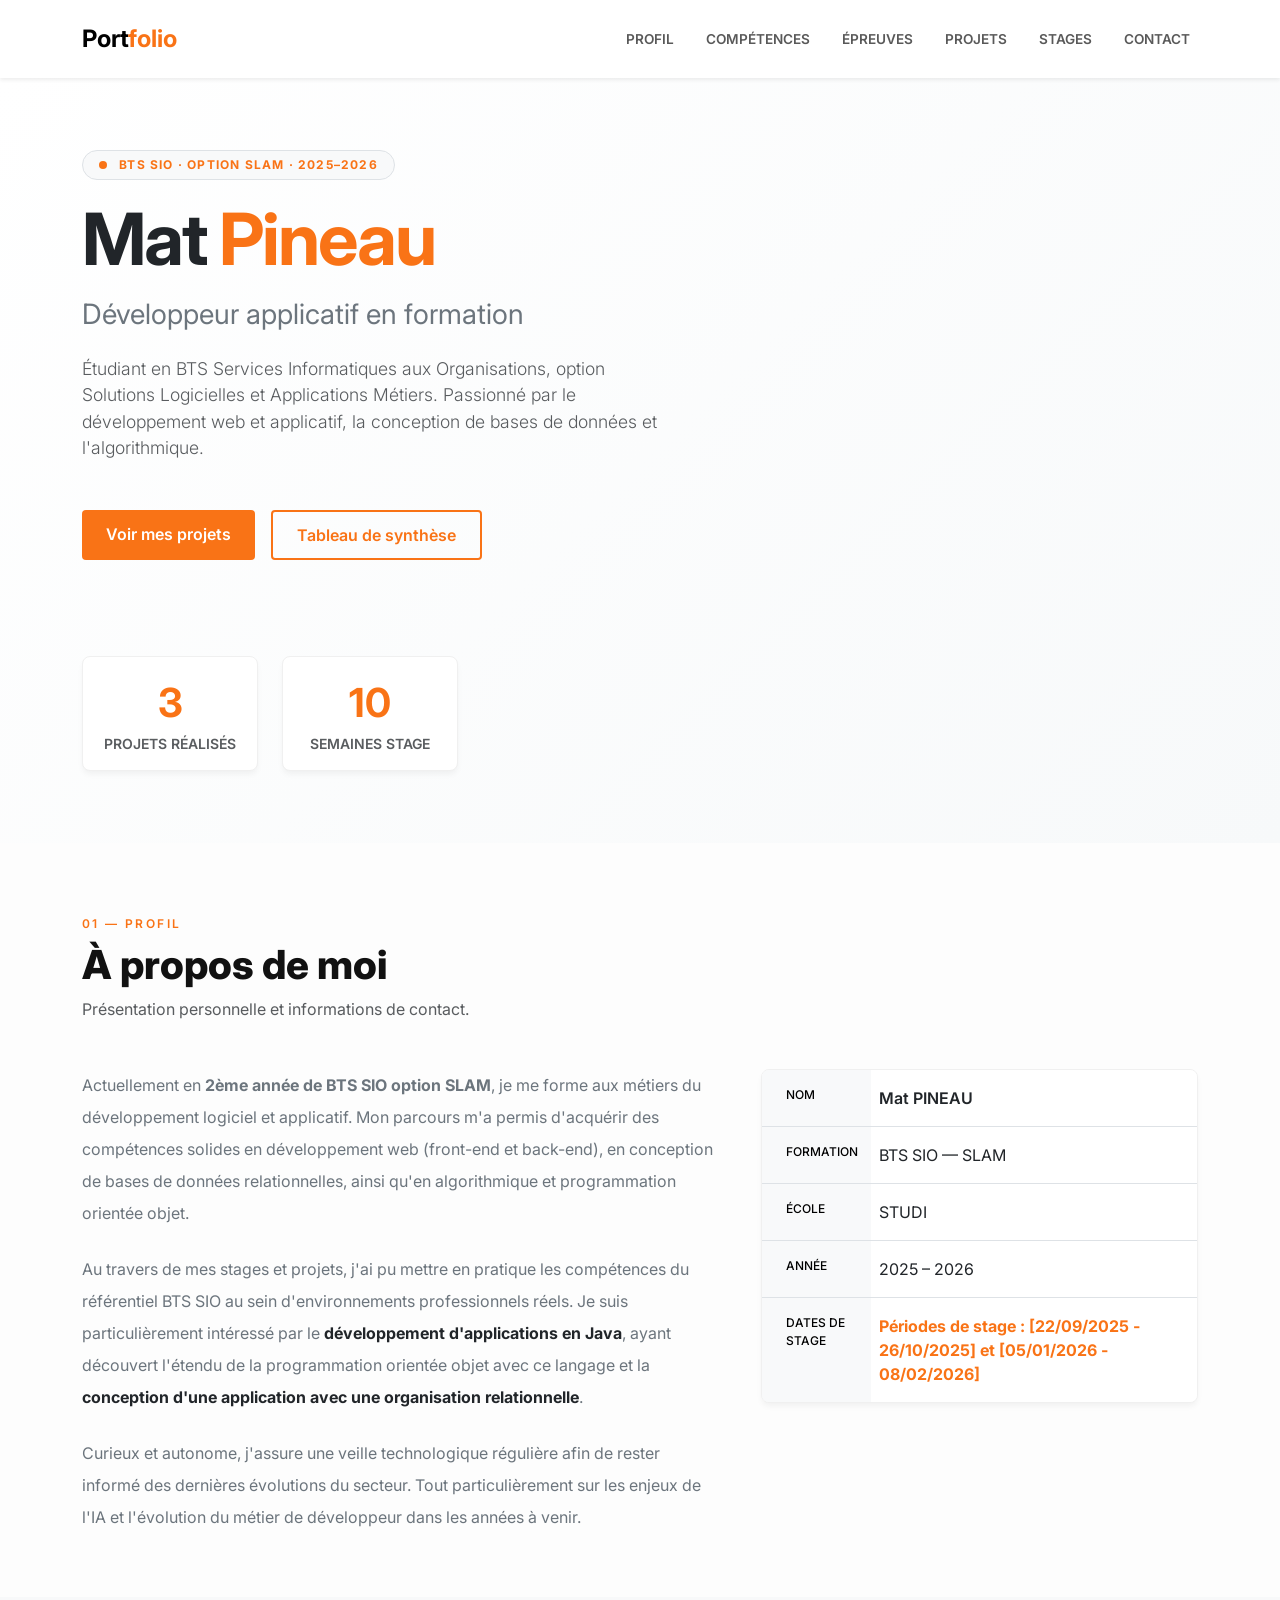
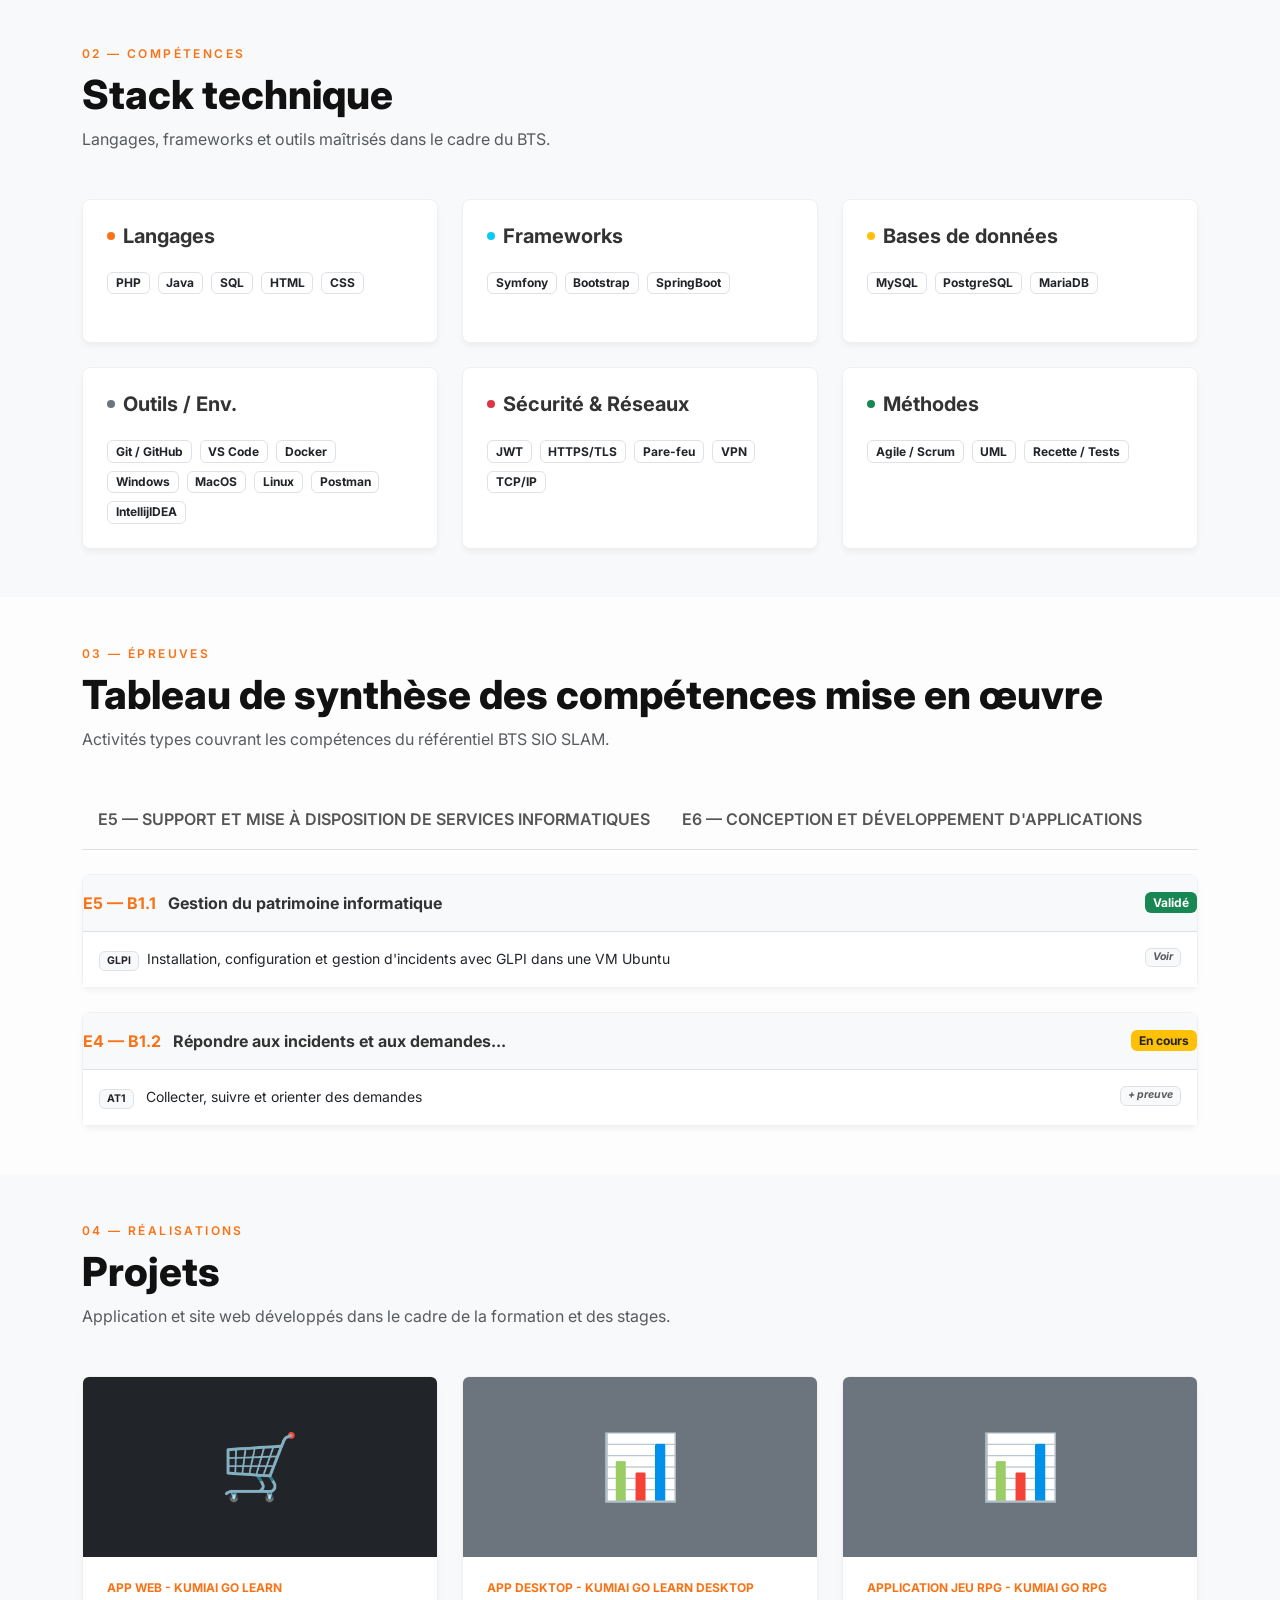
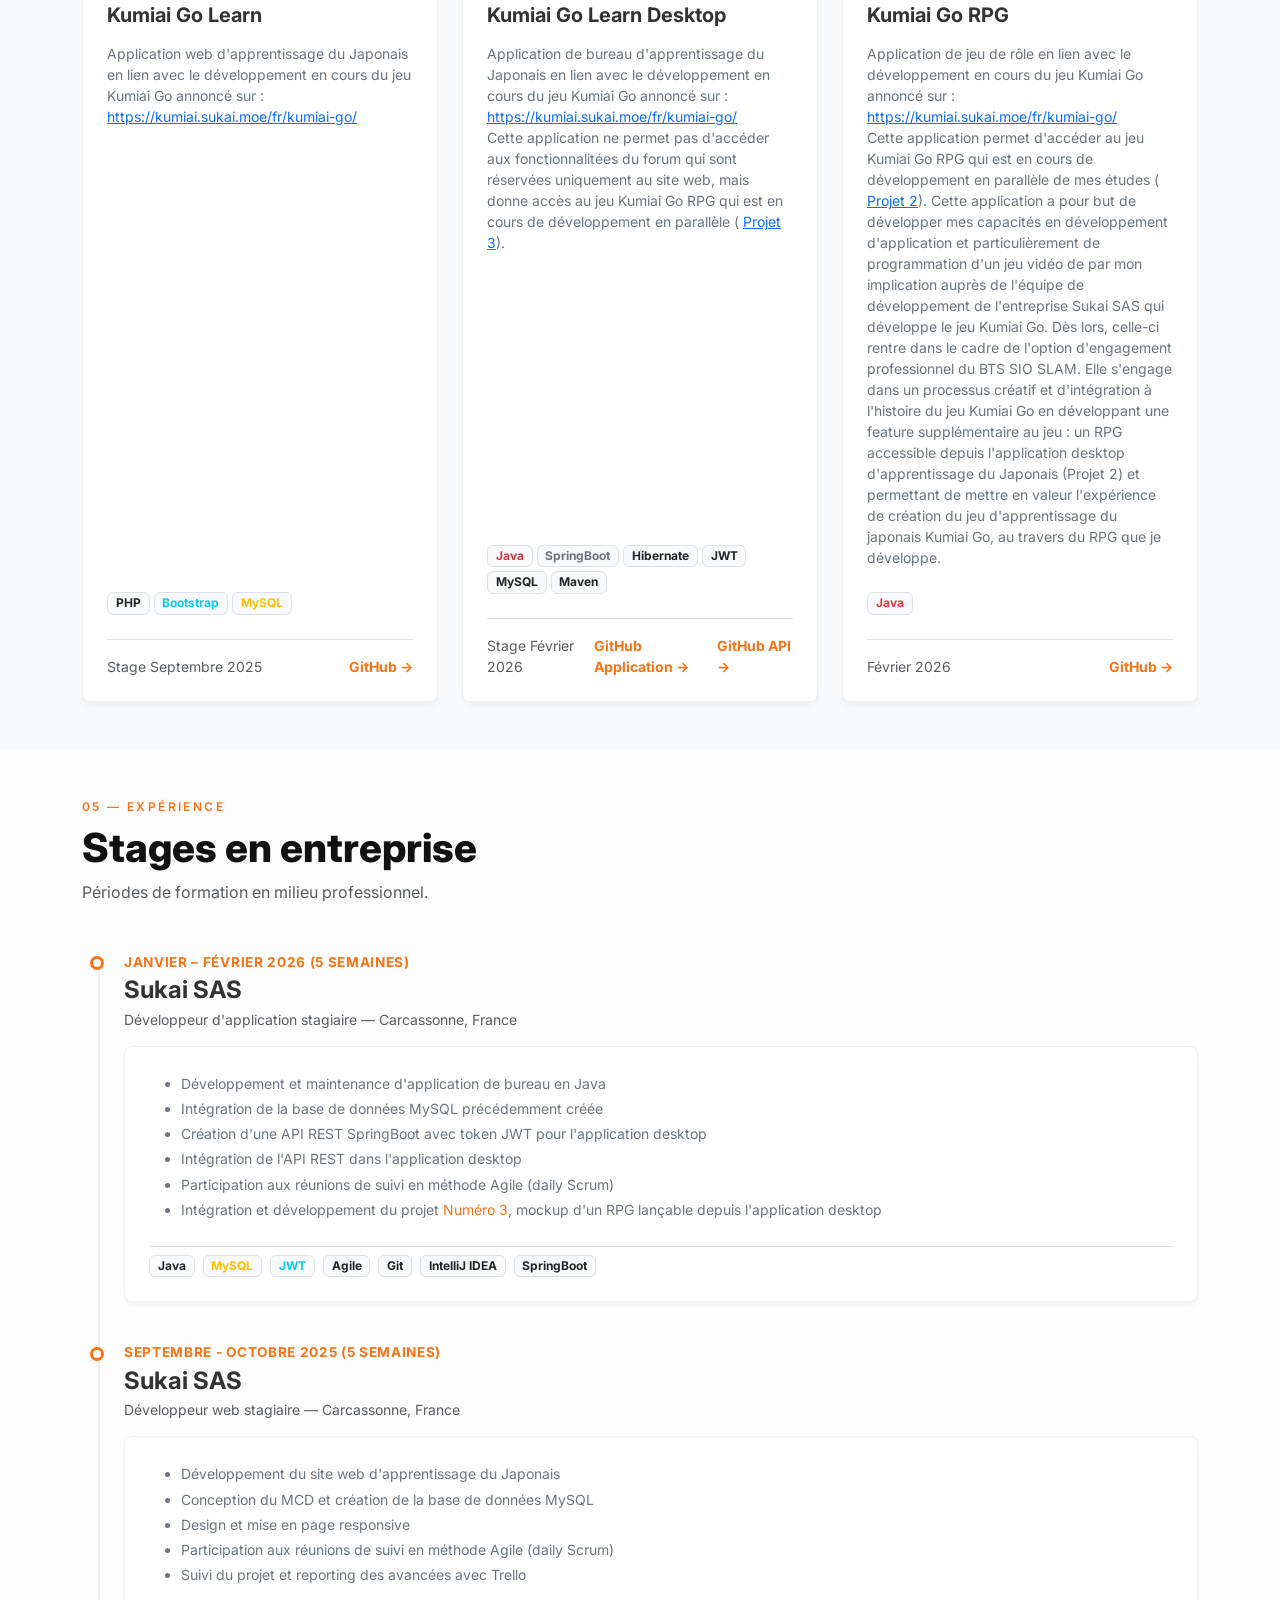
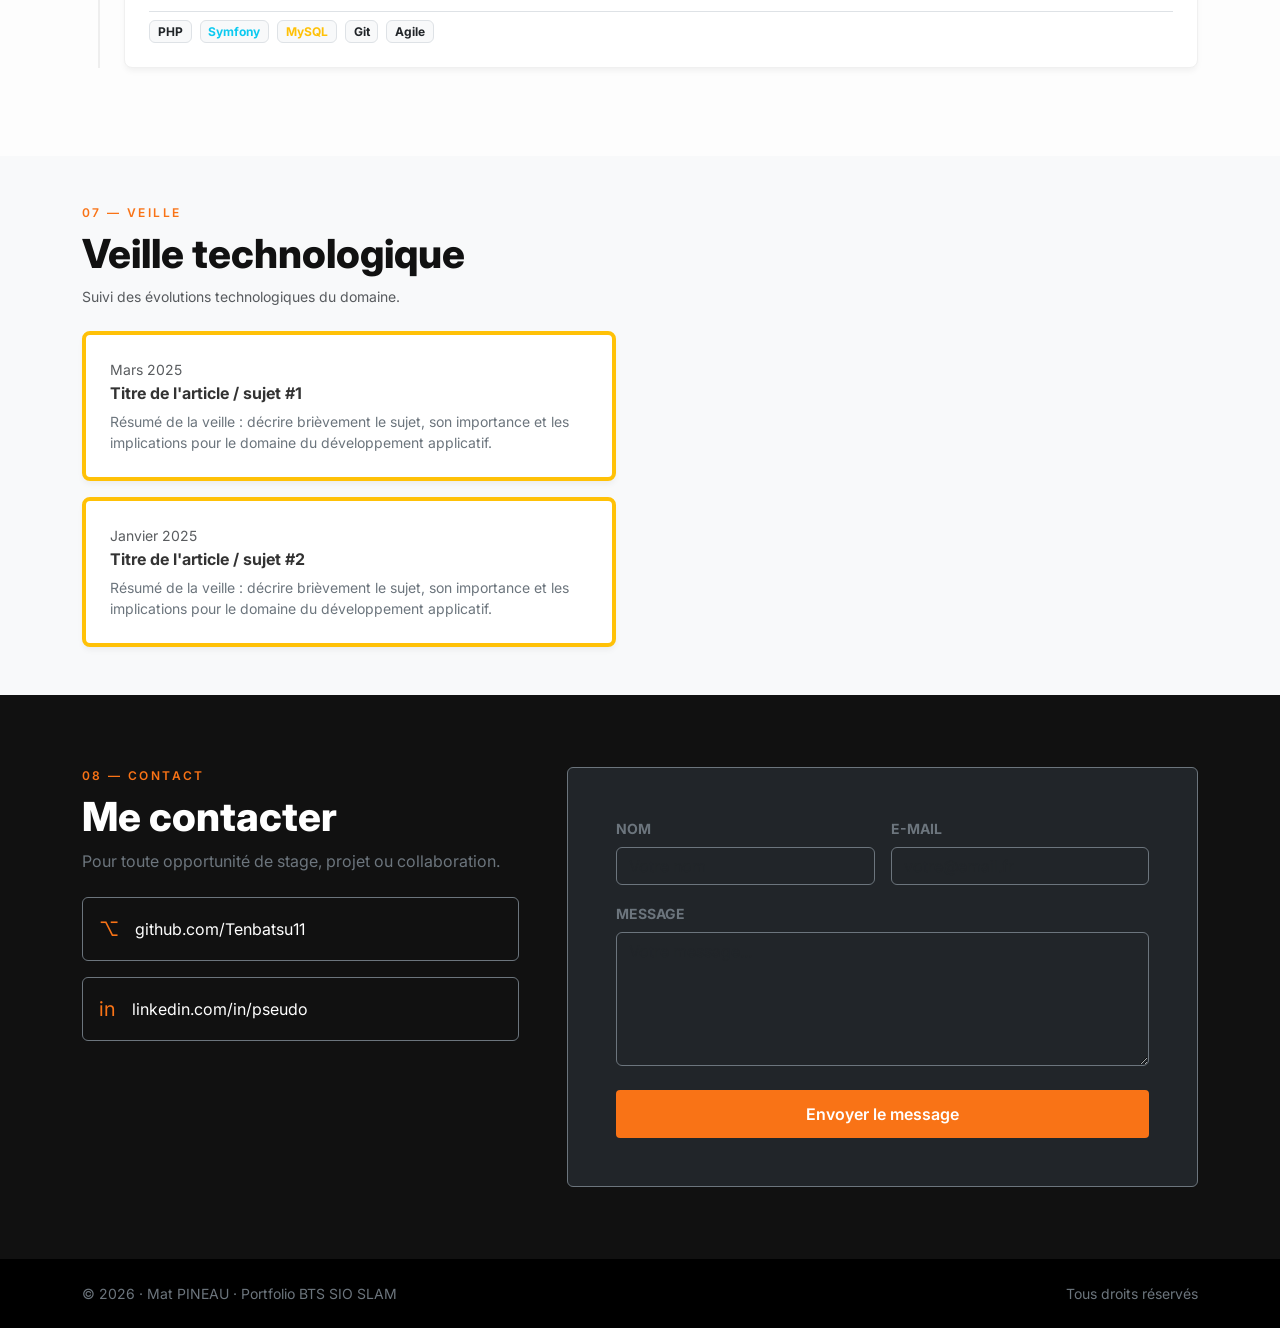
==== index.html @ c99a482d "Added : GLPI file template" ====
<!DOCTYPE html>
<html lang="fr">

<head>
  <meta charset="UTF-8">
  <meta name="viewport" content="width=device-width, initial-scale=1.0">
  <title>Portfolio BTS SIO SLAM</title>

  <!-- Fonts -->
  <link rel="preconnect" href="https://fonts.googleapis.com">
  <link rel="preconnect" href="https://fonts.gstatic.com" crossorigin>
  <link href="https://fonts.googleapis.com/css2?family=Inter:wght@300;400;600;800&display=swap" rel="stylesheet">

  <!-- Bootstrap CSS -->
  <link href="https://cdn.jsdelivr.net/npm/bootstrap@5.3.3/dist/css/bootstrap.min.css" rel="stylesheet">

  <style>
    :root {
      --accent: #f97316;
      /* Orange minimaliste */
      cs --accent-hover: #ea580c;
    }

    body {
      font-family: 'Inter', sans-serif;
      background-color: #fdfdfd;
      color: #333;
    }

    /* Custom Utilities */
    .text-orange {
      color: var(--accent) !important;
    }

    .bg-orange {
      background-color: var(--accent) !important;
      color: white;
    }

    .btn-orange {
      background-color: var(--accent);
      color: white;
      border: none;
      border-radius: 4px;
      padding: 0.75rem 1.5rem;
      font-weight: 600;
      transition: all 0.3s ease;
    }

    .btn-orange:hover {
      background-color: var(--accent-hover);
      color: white;
      transform: translateY(-2px);
      box-shadow: 0 4px 12px rgba(249, 115, 22, 0.2);
    }

    .btn-outline-orange {
      border: 2px solid var(--accent);
      color: var(--accent);
      border-radius: 4px;
      padding: 0.7rem 1.5rem;
      font-weight: 600;
      transition: all 0.3s ease;
    }

    .btn-outline-orange:hover {
      background-color: var(--accent);
      color: white;
    }

    .section-title {
      font-weight: 800;
      font-size: 2.5rem;
      margin-bottom: 0.5rem;
      color: #111;
    }

    .section-label {
      font-size: 0.75rem;
      text-transform: uppercase;
      letter-spacing: 0.15rem;
      color: var(--accent);
      font-weight: 600;
      margin-bottom: 0.5rem;
    }

    /* Timeline styles */
    .timeline {
      border-left: 2px solid #eee;
      padding-left: 1.5rem;
      margin-left: 1rem;
    }

    .timeline-item {
      position: relative;
      margin-bottom: 2.5rem;
    }

    .timeline-item::before {
      content: '';
      position: absolute;
      left: -2.1rem;
      top: 0.3rem;
      width: 14px;
      height: 14px;
      border-radius: 50%;
      background-color: white;
      border: 3px solid var(--accent);
    }

    /* Nav Tabs overrides */
    .nav-pills .nav-link {
      color: #555;
      border-radius: 0;
      border-bottom: 2px solid transparent;
      padding: 0.5rem 1rem;
      font-weight: 600;
    }

    .nav-pills .nav-link.active,
    .nav-pills .nav-link:hover {
      color: var(--accent);
      background-color: transparent;
      border-bottom: 2px solid var(--accent);
    }

    /* Progress bars */
    .progress-bar-custom {
      background-color: var(--accent);
    }

    /* Cards */
    .custom-card {
      border: 1px solid #f0f0f0;
      border-radius: 8px;
      box-shadow: 0 4px 6px -1px rgba(0, 0, 0, 0.05);
      transition: transform 0.3s ease, box-shadow 0.3s ease;
      background: white;
    }

    .custom-card:hover {
      transform: translateY(-5px);
      box-shadow: 0 10px 15px -3px rgba(0, 0, 0, 0.1);
    }
  </style>
</head>

<body data-bs-spy="scroll" data-bs-target="#navbar" data-bs-offset="70">

  <!-- Header / Navbar -->
  <nav id="navbar" class="navbar navbar-expand-lg navbar-light bg-white sticky-top shadow-sm py-3">
    <div class="container">
      <a class="navbar-brand fw-bold fs-4" href="#">Port<span class="text-orange">folio</span></a>
      <button class="navbar-toggler border-0" type="button" data-bs-toggle="collapse" data-bs-target="#navbarNav"
        aria-controls="navbarNav" aria-expanded="false" aria-label="Toggle navigation">
        <span class="navbar-toggler-icon"></span>
      </button>
      <div class="collapse navbar-collapse justify-content-end" id="navbarNav">
        <ul class="navbar-nav gap-3 text-uppercase" style="font-size: 0.85rem; font-weight: 600;">
          <li class="nav-item"><a class="nav-link" href="#about">Profil</a></li>
          <li class="nav-item"><a class="nav-link" href="#competences">Compétences</a></li>
          <li class="nav-item"><a class="nav-link" href="#epreuves">Épreuves</a></li>
          <li class="nav-item"><a class="nav-link" href="#projets">Projets</a></li>
          <li class="nav-item"><a class="nav-link" href="#stages">Stages</a></li>
          <li class="nav-item"><a class="nav-link" href="#contact">Contact</a></li>
        </ul>
      </div>
    </div>
  </nav>

  <!-- Hero Section -->
  <section id="hero" class="d-flex align-items-center"
    style="min-height: 85vh; background: linear-gradient(135deg, #fff 0%, #f7f9fa 100%);">
    <div class="container">
      <div class="row align-items-center">
        <div class="col-lg-8">
          <span class="badge bg-light text-orange border border-orange mb-3 py-2 px-3 rounded-pill text-uppercase"
            style="letter-spacing: 0.1em; font-size: 0.75rem;">
            <span class="d-inline-block rounded-circle bg-orange me-2" style="width: 8px; height: 8px;"></span> BTS SIO
            · Option SLAM · 2025–2026
          </span>
          <h1 class="display-2 fw-bolder mb-3 text-dark" style="letter-spacing: -0.03em;">Mat <span
              class="text-orange">Pineau</span></h1>
          <h2 class="h3 fw-normal text-secondary mb-4">Développeur applicatif en formation</h2>
          <p class="lead text-muted mb-5" style="max-width: 600px; font-size: 1.1rem;">
            Étudiant en BTS Services Informatiques aux Organisations, option Solutions Logicielles et Applications
            Métiers. Passionné par le développement web et applicatif, la conception de bases de données et
            l'algorithmique.
          </p>
          <div class="d-flex gap-3 flex-wrap">
            <a href="#projets" class="btn btn-orange">Voir mes projets</a>
            <a href="#epreuves" class="btn btn-outline-orange">Tableau de synthèse</a>
          </div>
        </div>
      </div>

      <!-- Stats Row -->
      <div class="row mt-5 pt-4 g-4" style="max-width: 800px;">
        <div class="col-6 col-md-3">
          <div class="text-center p-3 custom-card h-100">
            <div class="fs-1 fw-bold text-orange">3</div>
            <div class="text-muted text-uppercase small fw-semibold">Projets réalisés</div>
          </div>
        </div>
        <div class="col-6 col-md-3">
          <div class="text-center p-3 custom-card h-100">
            <div class="fs-1 fw-bold text-orange">10</div>
            <div class="text-muted text-uppercase small fw-semibold">Semaines stage</div>
          </div>
        </div>
      </div>
    </div>
  </section>

  <!-- About Section -->
  <section id="about" class="py-5 mt-4">
    <div class="container">
      <div class="section-label">01 — Profil</div>
      <h2 class="section-title">À propos de moi</h2>
      <p class="text-muted mb-5">Présentation personnelle et informations de contact.</p>

      <div class="row g-5">
        <div class="col-lg-7">
          <p class="text-secondary lh-lg mb-4">
            Actuellement en <strong>2ème année de BTS SIO option SLAM</strong>, je me forme aux métiers du développement
            logiciel et applicatif. Mon parcours m'a permis d'acquérir des compétences solides en développement web
            (front-end et back-end), en conception de bases de données relationnelles, ainsi qu'en algorithmique et
            programmation orientée objet.
          </p>
          <p class="text-secondary lh-lg mb-4">
            Au travers de mes stages et projets, j'ai pu mettre en pratique les compétences du référentiel BTS SIO au
            sein d'environnements professionnels réels. Je suis particulièrement intéressé par le <strong
              class="text-dark">développement d'applications en Java</strong>, ayant découvert l'étendu de la programmation orientée objet avec ce langage et la 
              <strong class="text-dark">conception d'une application avec une organisation relationnelle</strong>.
          </p>
          <p class="text-secondary lh-lg">
            Curieux et autonome, j'assure une veille technologique régulière afin de rester informé des dernières
            évolutions du secteur. Tout particulièrement sur les enjeux de l'IA et l'évolution du métier de développeur dans les années à venir.
          </p>
        </div>
        <div class="col-lg-5">
          <div class="custom-card p-0 overflow-hidden">
            <table class="table table-borderless m-0 text-secondary">
              <tbody>
                <tr class="border-bottom">
                  <th class="bg-light w-25 py-3 ps-4 fw-medium text-uppercase" style="font-size: 0.75rem;">Nom</th>
                  <td class="py-3 fw-semibold text-dark">Mat PINEAU</td>
                </tr>
                <tr class="border-bottom">
                  <th class="bg-light py-3 ps-4 fw-medium text-uppercase" style="font-size: 0.75rem;">Formation</th>
                  <td class="py-3 text-dark">BTS SIO — SLAM</td>
                </tr>
                <tr class="border-bottom">
                  <th class="bg-light py-3 ps-4 fw-medium text-uppercase" style="font-size: 0.75rem;">École</th>
                  <td class="py-3 text-dark">STUDI</td>
                </tr>
                <tr class="border-bottom">
                  <th class="bg-light py-3 ps-4 fw-medium text-uppercase" style="font-size: 0.75rem;">Année</th>
                  <td class="py-3 text-dark">2025 – 2026</td>
                </tr>
                <tr>
                  <th class="bg-light py-3 ps-4 fw-medium text-uppercase" style="font-size: 0.75rem;">Dates de stage</th>
                  <td class="py-3 fw-bold text-orange">Périodes de stage : [22/09/2025 - 26/10/2025] et [05/01/2026 - 08/02/2026]</td>
                </tr>
              </tbody>
            </table>
          </div>
        </div>
      </div>
    </div>
  </section>

  <!-- Competences Section -->
  <section id="competences" class="py-5 bg-light">
    <div class="container">
      <div class="section-label">02 — Compétences</div>
      <h2 class="section-title">Stack technique</h2>
      <p class="text-muted mb-5">Langages, frameworks et outils maîtrisés dans le cadre du BTS.</p>

      <div class="row g-4">
        <!-- Languages -->
        <div class="col-md-6 col-lg-4">
          <div class="custom-card p-4 h-100">
            <h5 class="fw-bold mb-4 d-flex align-items-center">
              <span class="d-inline-block rounded-circle bg-orange me-2" style="width: 8px; height: 8px;"></span>
              Langages
            </h5>
            <div class="d-flex flex-wrap gap-2 mb-4">
              <span class="badge bg-white text-dark border">PHP</span>
              <span class="badge bg-white text-dark border">Java</span>
              <span class="badge bg-white text-dark border">SQL</span>
              <span class="badge bg-white text-dark border">HTML</span>
              <span class="badge bg-white text-dark border">CSS</span>
            </div>
          </div>
        </div>

        <!-- Frameworks -->
        <div class="col-md-6 col-lg-4">
          <div class="custom-card p-4 h-100">
            <h5 class="fw-bold mb-4 d-flex align-items-center">
              <span class="d-inline-block rounded-circle bg-info me-2" style="width: 8px; height: 8px;"></span>
              Frameworks
            </h5>
            <div class="d-flex flex-wrap gap-2 mb-4">
              <span class="badge bg-white text-dark border">Symfony</span>
              <span class="badge bg-white text-dark border">Bootstrap</span>
              <span class="badge bg-white text-dark border">SpringBoot</span>
            </div>
          </div>
        </div>

        <!-- Databases -->
        <div class="col-md-6 col-lg-4">
          <div class="custom-card p-4 h-100">
            <h5 class="fw-bold mb-4 d-flex align-items-center">
              <span class="d-inline-block rounded-circle bg-warning me-2" style="width: 8px; height: 8px;"></span> Bases
              de données
            </h5>
            <div class="d-flex flex-wrap gap-2 mb-4">
              <span class="badge bg-white text-dark border">MySQL</span>
              <span class="badge bg-white text-dark border">PostgreSQL</span>
              <span class="badge bg-white text-dark border">MariaDB</span>
            </div>
          </div>
        </div>

        <!-- Tools -->
        <div class="col-md-6 col-lg-4">
          <div class="custom-card p-4 h-100">
            <h5 class="fw-bold mb-4 d-flex align-items-center">
              <span class="d-inline-block rounded-circle bg-secondary me-2" style="width: 8px; height: 8px;"></span>
              Outils / Env.
            </h5>
            <div class="d-flex flex-wrap gap-2">
              <span class="badge bg-white text-dark border">Git / GitHub</span>
              <span class="badge bg-white text-dark border">VS Code</span>
              <span class="badge bg-white text-dark border">Docker</span>
              <span class="badge bg-white text-dark border">Windows</span>
              <span class="badge bg-white text-dark border">MacOS</span>
              <span class="badge bg-white text-dark border">Linux</span>
              <span class="badge bg-white text-dark border">Postman</span>
              <span class="badge bg-white text-dark border">IntellijIDEA</span>
            </div>
          </div>
        </div>

        <!-- Security -->
        <div class="col-md-6 col-lg-4">
          <div class="custom-card p-4 h-100">
            <h5 class="fw-bold mb-4 d-flex align-items-center">
              <span class="d-inline-block rounded-circle bg-danger me-2" style="width: 8px; height: 8px;"></span>
              Sécurité & Réseaux
            </h5>
            <div class="d-flex flex-wrap gap-2">
              <span class="badge bg-white text-dark border">JWT</span>
              <span class="badge bg-white text-dark border">HTTPS/TLS</span>
              <span class="badge bg-white text-dark border">Pare-feu</span>
              <span class="badge bg-white text-dark border">VPN</span>
              <span class="badge bg-white text-dark border">TCP/IP</span>
            </div>
          </div>
        </div>

        <!-- Methods -->
        <div class="col-md-6 col-lg-4">
          <div class="custom-card p-4 h-100">
            <h5 class="fw-bold mb-4 d-flex align-items-center">
              <span class="d-inline-block rounded-circle bg-success me-2" style="width: 8px; height: 8px;"></span>
              Méthodes
            </h5>
            <div class="d-flex flex-wrap gap-2">
              <span class="badge bg-white text-dark border">Agile / Scrum</span>
              <span class="badge bg-white text-dark border">UML</span>
              <span class="badge bg-white text-dark border">Recette / Tests</span>
            </div>
          </div>
        </div>
      </div>
    </div>
  </section>

  <!-- Epreuves Section -->
  <section id="epreuves" class="py-5">
    <div class="container">
      <div class="section-label">03 — Épreuves</div>
      <h2 class="section-title">Tableau de synthèse des compétences mise en œuvre</h2>
      <p class="text-muted mb-5">Activités types couvrant les compétences du référentiel BTS SIO SLAM.</p>

      <ul class="nav nav-pills mb-4 border-bottom pb-2" id="epreuves-tab" role="tablist">
        <li class="nav-item" role="presentation">
          <button class="nav-link text-uppercase fs-6" id="e5-tab" data-bs-toggle="pill" data-bs-target="#e5"
            type="button" role="tab" aria-controls="e5" aria-selected="false">E5 — Support et mise à disposition de services informatiques</button>
        </li>
        <li class="nav-item" role="presentation">
          <button class="nav-link text-uppercase fs-6" id="e6-tab" data-bs-toggle="pill" data-bs-target="#e6"
            type="button" role="tab" aria-controls="e6" aria-selected="false">E6 — Conception et développement d'applications</button>
        </li>
      </ul>

      <div class="tab-content" id="epreuves-tabContent">
        <!-- E5 Panel -->
        <div class="tab-pane fade show active" id="e5" role="tabpanel" aria-labelledby="e5-tab">
          <div class="row g-4">
            <!-- B1.1 -->
            <div class="col-12">
              <div class="custom-card">
                <div class="card-header bg-light d-flex justify-content-between align-items-center py-3 border-bottom">
                  <div>
                    <span class="fw-bold text-orange me-2">E5 — B1.1</span>
                    <span class="fw-bold">Gestion du patrimoine informatique</span>
                  </div>
                  <span class="badge bg-success">Validé</span>
                </div>
                <ul class="list-group list-group-flush text-secondary small">
                  <li class="list-group-item d-flex justify-content-between align-items-start py-3">
                    <div><span class="badge bg-light text-dark border me-2">GLPI</span>Installation, configuration et gestion d'incidents avec GLPI dans une VM Ubuntu </div>
                    <button href="GLPI.html" class="badge bg-light text-muted border fst-italic cursor-pointer">Voir</button>
                  </li>
                </ul>
              </div>
            </div>
            <!-- B1.2 -->
            <div class="col-12">
              <div class="custom-card">
                <div class="card-header bg-light d-flex justify-content-between align-items-center py-3 border-bottom">
                  <div>
                    <span class="fw-bold text-orange me-2">E4 — B1.2</span>
                    <span class="fw-bold">Répondre aux incidents et aux demandes...</span>
                  </div>
                  <span class="badge bg-warning text-dark">En cours</span>
                </div>
                <ul class="list-group list-group-flush text-secondary small">
                  <li class="list-group-item d-flex justify-content-between align-items-start py-3">
                    <div><span class="badge bg-light text-dark border me-2">AT1</span> Collecter, suivre et orienter des
                      demandes</div>
                    <span class="badge bg-light text-muted border fst-italic cursor-pointer">+ preuve</span>
                  </li>
                </ul>
              </div>
            </div>
          </div>
        </div>

        <!-- E6 Panel -->
        <div class="tab-pane fade" id="e6" role="tabpanel" aria-labelledby="e6-tab">
          <div class="row g-4">
            <div class="col-12">
              <div class="custom-card">
                <div class="card-header bg-light d-flex justify-content-between align-items-center py-3 border-bottom">
                  <div>
                    <span class="fw-bold text-orange me-2">E6 — B2.1</span>
                    <span class="fw-bold">Concevoir et développer une solution applicative</span>
                  </div>
                  <span class="badge bg-success">Validé</span>
                </div>
                <ul class="list-group list-group-flush text-secondary small">
                  <li class="list-group-item d-flex justify-content-between align-items-start py-3">
                    <div><span class="badge bg-light text-dark border me-2">AT4</span> Réaliser les modules applicatifs
                      d'une solution applicative</div>
                    <span class="badge bg-orange border fst-italic cursor-pointer">✓ preuve</span>
                  </li>
                </ul>
              </div>
            </div>
            <div class="col-12">
              <div class="custom-card">
                <div class="card-header bg-light d-flex justify-content-between align-items-center py-3 border-bottom">
                  <div>
                    <span class="fw-bold text-orange me-2">E5 — B2.3</span>
                    <span class="fw-bold">Gérer les données</span>
                  </div>
                  <span class="badge bg-success">Validé</span>
                </div>
                <ul class="list-group list-group-flush text-secondary small">
                  <li class="list-group-item d-flex justify-content-between align-items-start py-3">
                    <div><span class="badge bg-light text-dark border me-2">AT1</span> Concevoir ou adapter une base de
                      données</div>
                    <span class="badge bg-orange border fst-italic cursor-pointer">✓ preuve</span>
                  </li>
                </ul>
              </div>
            </div>
          </div>
        </div>
      </div>
    </div>
  </section>

  <!-- Projets Section -->
  <section id="projets" class="py-5 bg-light">
    <div class="container">
      <div class="section-label">04 — Réalisations</div>
      <h2 class="section-title">Projets</h2>
      <p class="text-muted mb-5">Application et site web développés dans le cadre de la formation et des stages.</p>

      <div class="row row-cols-1 row-cols-md-2 row-cols-lg-3 g-4">

        <!-- Project 1 -->
        <div class="col">
          <div class="custom-card h-100 d-flex flex-column">
            <div class="bg-dark text-white d-flex align-items-center justify-content-center p-5 rounded-top"
              style="height: 180px;">
              <span class="display-3">🛒</span>
            </div>
            <div class="card-body p-4 d-flex flex-column">
              <h6 class="text-orange text-uppercase fw-bold" style="font-size: 0.75rem;">App Web - Kumiai Go Learn</h6>
              <h5 class="card-title fw-bold mb-3">Kumiai Go Learn</h5>
              <p class="card-text text-secondary small mb-4 flex-grow-1">Application web d'apprentissage du Japonais en
                lien avec le développement en cours du jeu Kumiai Go annoncé sur : <a
                  href="https://kumiai.sukai.moe/fr/kumiai-go/"
                  target="_blank">https://kumiai.sukai.moe/fr/kumiai-go/</a>
              </p>
              <div class="d-flex flex-wrap gap-1 mb-4">
                <span class="badge bg-light border text-dark">PHP</span>
                <span class="badge bg-light border text-info">Bootstrap</span>
                <span class="badge bg-light border text-warning">MySQL</span>
              </div>
              <div class="d-flex justify-content-between align-items-center border-top pt-3 mt-auto small text-muted">
                <span>Stage Septembre 2025</span>
                <a href="https://github.com/Tenbatsu11/siteweb" class="text-orange text-decoration-none fw-bold">GitHub
                  →</a>
              </div>
            </div>
          </div>
        </div>

        <!-- Project 2 -->
        <div class="col">
          <div class="custom-card h-100 d-flex flex-column">
            <div class="bg-secondary text-white d-flex align-items-center justify-content-center p-5 rounded-top"
              style="height: 180px;">
              <span class="display-3">📊</span>
            </div>
            <div class="card-body p-4 d-flex flex-column">
              <h6 class="text-orange text-uppercase fw-bold" style="font-size: 0.75rem;">App Desktop - Kumiai Go Learn
                Desktop</h6>
              <h5 class="card-title fw-bold mb-3">Kumiai Go Learn Desktop</h5>
              <p class="card-text text-secondary small mb-4 flex-grow-1">Application de bureau d'apprentissage du
                Japonais
                en
                lien avec le développement en cours du jeu Kumiai Go annoncé sur : <a
                  href="https://kumiai.sukai.moe/fr/kumiai-go/"
                  target="_blank">https://kumiai.sukai.moe/fr/kumiai-go/</a>
                <br>
                Cette application ne permet pas d'accéder aux fonctionnalitées du forum qui sont réservées uniquement au
                site web, mais donne accès au jeu Kumiai Go RPG qui est en cours de développement en parallèle ( <a
                  href="#projet3">Projet 3</a>).
              </p>
              <div class="d-flex flex-wrap gap-1 mb-4">
                <span class="badge bg-light border text-danger">Java</span>
                <span class="badge bg-light border text-secondary">SpringBoot</span>
                <span class="badge bg-light border text-dark">Hibernate</span>
                <span class="badge bg-light border text-dark">JWT</span>
                <span class="badge bg-light border text-dark">MySQL</span>
                <span class="badge bg-light border text-dark">Maven</span>
              </div>
              <div class="d-flex justify-content-between align-items-center border-top pt-3 mt-auto small text-muted">
                <span>Stage Février 2026</span>
                <a href="https://github.com/Tenbatsu11/Kumiai-Go-Learn-Dekstop"
                  class="text-orange text-decoration-none fw-bold">GitHub Application →</a>
                <hr>
                <a href="https://github.com/Tenbatsu11/kumiai-rpg-api"
                  class="text-orange text-decoration-none fw-bold">GitHub API →</a>

              </div>
            </div>
          </div>
        </div>

        <!-- Project 3 -->
        <div class="col">
          <div class="custom-card h-100 d-flex flex-column">
            <div class="bg-secondary text-white d-flex align-items-center justify-content-center p-5 rounded-top"
              style="height: 180px;">
              <span class="display-3">📊</span>
            </div>
            <div class="card-body p-4 d-flex flex-column">
              <h6 class="text-orange text-uppercase fw-bold" style="font-size: 0.75rem;">Application Jeu RPG - Kumiai Go
                RPG</h6>
              <h5 class="card-title fw-bold mb-3">Kumiai Go RPG</h5>
              <p class="card-text text-secondary small mb-4 flex-grow-1">Application de jeu de rôle en lien avec le
                développement en cours du jeu Kumiai Go annoncé sur : <a href="https://kumiai.sukai.moe/fr/kumiai-go/"
                  target="_blank">https://kumiai.sukai.moe/fr/kumiai-go/</a>
                <br>
                Cette application permet d'accéder au jeu Kumiai Go RPG qui est en cours de développement en parallèle de mes études (
                <a href="#projet2">Projet 2</a>).
                Cette application a pour but de développer mes capacités en développement d'application et particulièrement de programmation d'un jeu vidéo de par mon implication
                auprès de l'équipe de développement de l'entreprise Sukai SAS qui développe le jeu Kumiai Go. Dès lors, celle-ci rentre dans le cadre de l'option d'engagement professionnel du BTS SIO SLAM.
                Elle s'engage dans un processus créatif et d'intégration à l'histoire du jeu Kumiai Go en développant une feature supplémentaire au jeu : un RPG accessible depuis l'application desktop d'apprentissage du Japonais (Projet 2) et 
                permettant de mettre en valeur l'expérience de création du jeu d'apprentissage du japonais Kumiai Go, au travers du RPG que je développe.
              </p>
              <div class="d-flex flex-wrap gap-1 mb-4">
                <span class="badge bg-light border text-danger">Java</span>
              </div>
              <div class="d-flex justify-content-between align-items-center border-top pt-3 mt-auto small text-muted">
                <span>Février 2026</span>
                <a href="https://github.com/Tenbatsu11/Kumiai_Go_RPG"
                  class="text-orange text-decoration-none fw-bold">GitHub →</a>
              </div>
            </div>
          </div>
        </div>

      </div>
    </div>
  </section>

  <!-- Stages Section -->
  <section id="stages" class="py-5">
    <div class="container">
      <div class="section-label">05 — Expérience</div>
      <h2 class="section-title">Stages en entreprise</h2>
      <p class="text-muted mb-5">Périodes de formation en milieu professionnel.</p>

      <div class="timeline mt-4">


        <!-- Stage 2 -->
        <div class="timeline-item">
          <div class="mb-1 text-orange fw-bold"
            style="font-size: 0.85rem; letter-spacing: 0.05em; text-transform: uppercase;">Janvier – Février 2026 (5 semaines)</div>
          <h4 class="fw-bold mb-1">Sukai SAS</h4>
          <div class="text-muted small mb-3">Développeur d'application stagiaire — Carcassonne, France</div>

          <div class="custom-card p-4">
            <ul class="text-secondary small mb-4" style="line-height:1.8;">
              <li>Développement et maintenance d'application de bureau en Java</li>
              <li>Intégration de la base de données MySQL précédemment créée</li>
              <li>Création d'une API REST SpringBoot avec token JWT pour l'application desktop</li>
              <li>Intégration de l'API REST dans l'application desktop</li>
              <li>Participation aux réunions de suivi en méthode Agile (daily Scrum)</li>
              <li>Intégration et développement du projet <a href="#project3" class="text-decoration-none text-orange">Numéro 3</a>, mockup d'un RPG lançable depuis l'application desktop</li>

            </ul>
            <div class="d-flex flex-wrap gap-2 pt-2 border-top">
              <span class="badge bg-light border text-dark">Java</span>
              <span class="badge bg-light border text-warning">MySQL</span>
              <span class="badge bg-light border text-info">JWT</span>
              <span class="badge bg-light border text-dark">Agile</span>
              <span class="badge bg-light border text-dark">Git</span>
              <span class="badge bg-light border text-dark">IntelliJ IDEA</span>
              <span class="badge bg-light border text-dark">SpringBoot</span>
            </div>
          </div>
        </div>

        <!-- Stage 1 -->
        <div class="timeline-item">
          <div class="mb-1 text-orange fw-bold"
            style="font-size: 0.85rem; letter-spacing: 0.05em; text-transform: uppercase;">Septembre - Octobre 2025 (5 semaines)</div>
          <h4 class="fw-bold mb-1">Sukai SAS</h4>
          <div class="text-muted small mb-3">Développeur web stagiaire — Carcassonne, France</div>

          <div class="custom-card p-4">
            <ul class="text-secondary small mb-4" style="line-height:1.8;">
              <li>Développement du site web d'apprentissage du Japonais</li>
              <li>Conception du MCD et création de la base de données MySQL</li>
              <li>Design et mise en page responsive</li>
              <li>Participation aux réunions de suivi en méthode Agile (daily Scrum)</li>
              <li>Suivi du projet et reporting des avancées avec Trello</li>
            </ul>
            <div class="d-flex flex-wrap gap-2 pt-2 border-top">
              <span class="badge bg-light border text-dark">PHP</span>
              <span class="badge bg-light border text-info">Symfony</span>
              <span class="badge bg-light border text-warning">MySQL</span>
              <span class="badge bg-light border text-dark">Git</span>
              <span class="badge bg-light border text-dark">Agile</span>
            </div>
          </div>
        </div>

      </div>
    </div>
  </section>

  <!-- Certifications & Veille -->
  <section class="py-5 bg-light">
    <div class="container">
      <div class="row g-5">

        <!-- Veille Tech -->
        <div class="col-lg-6" id="veille">
          <div class="section-label">07 — Veille</div>
          <h2 class="section-title h3">Veille technologique</h2>
          <p class="text-muted mb-4 small">Suivi des évolutions technologiques du domaine.</p>

          <div class="d-flex flex-column gap-3">
            <div class="custom-card p-4 border-start border-warning border-4">
              <div class="text-muted small mb-1">Mars 2025</div>
              <h6 class="fw-bold">Titre de l'article / sujet #1</h6>
              <p class="text-secondary small mb-0 mt-2">Résumé de la veille : décrire brièvement le sujet, son
                importance et les implications pour le domaine du développement applicatif.</p>
            </div>

            <div class="custom-card p-4 border-start border-warning border-4">
              <div class="text-muted small mb-1">Janvier 2025</div>
              <h6 class="fw-bold">Titre de l'article / sujet #2</h6>
              <p class="text-secondary small mb-0 mt-2">Résumé de la veille : décrire brièvement le sujet, son
                importance et les implications pour le domaine du développement applicatif.</p>
            </div>
          </div>
        </div>

      </div>
    </div>
  </section>

  <!-- Contact Section -->
  <section id="contact" class="py-5 text-white" style="background-color: #111;">
    <div class="container py-4">
      <div class="row g-5">
        <div class="col-lg-5">
          <div class="section-label">08 — Contact</div>
          <h2 class="section-title text-white">Me contacter</h2>
          <p class="text-secondary mb-4">Pour toute opportunité de stage, projet ou collaboration.</p>

          <ul class="list-unstyled d-flex flex-column gap-3">
            <li>
              <a href="https://github.com/Tenbatsu11"
                class="text-decoration-none text-white d-flex align-items-center gap-3 p-3 border border-secondary rounded hover-bg-dark">
                <span class="fs-5 text-orange">⌥</span> github.com/Tenbatsu11
              </a>
            </li>
            <li>
              <a href="https://linkedin.com/in/pseudo"
                class="text-decoration-none text-white d-flex align-items-center gap-3 p-3 border border-secondary rounded hover-bg-dark">
                <span class="fs-5 text-orange">in</span> linkedin.com/in/pseudo
              </a>
            </li>
          </ul>
        </div>

        <div class="col-lg-7">
          <div class="bg-dark p-4 p-md-5 rounded border border-secondary">
            <form>
              <div class="row g-3">
                <div class="col-md-6">
                  <label class="form-label text-secondary small text-uppercase fw-bold">Nom</label>
                  <input type="text" class="form-control bg-transparent text-white border-secondary"
                    placeholder="Votre nom">
                </div>
                <div class="col-md-6">
                  <label class="form-label text-secondary small text-uppercase fw-bold">E-mail</label>
                  <input type="email" class="form-control bg-transparent text-white border-secondary"
                    placeholder="votre@email.fr">
                </div>
                <div class="col-12">
                  <label class="form-label text-secondary small text-uppercase fw-bold">Message</label>
                  <textarea class="form-control bg-transparent text-white border-secondary" rows="5"
                    placeholder="Votre message..."></textarea>
                </div>
                <div class="col-12 mt-4">
                  <button type="button" class="btn btn-orange w-100"
                    onclick="alert('Pensez à configurer un backend pour envoyer des emails.')">Envoyer le
                    message</button>
                </div>
              </div>
            </form>
          </div>
        </div>
      </div>
    </div>
  </section>

  <!-- Footer -->
  <footer class="bg-black text-secondary py-4 text-center small">
    <div class="container d-flex flex-column flex-md-row justify-content-between align-items-center gap-2">
      <span>© 2026 · Mat PINEAU · Portfolio BTS SIO SLAM</span>
      <span>Tous droits réservés</span>
    </div>
  </footer>

  <!-- Bootstrap JS -->
  <script src="https://cdn.jsdelivr.net/npm/bootstrap@5.3.3/dist/js/bootstrap.bundle.min.js"></script>

</body>

</html>
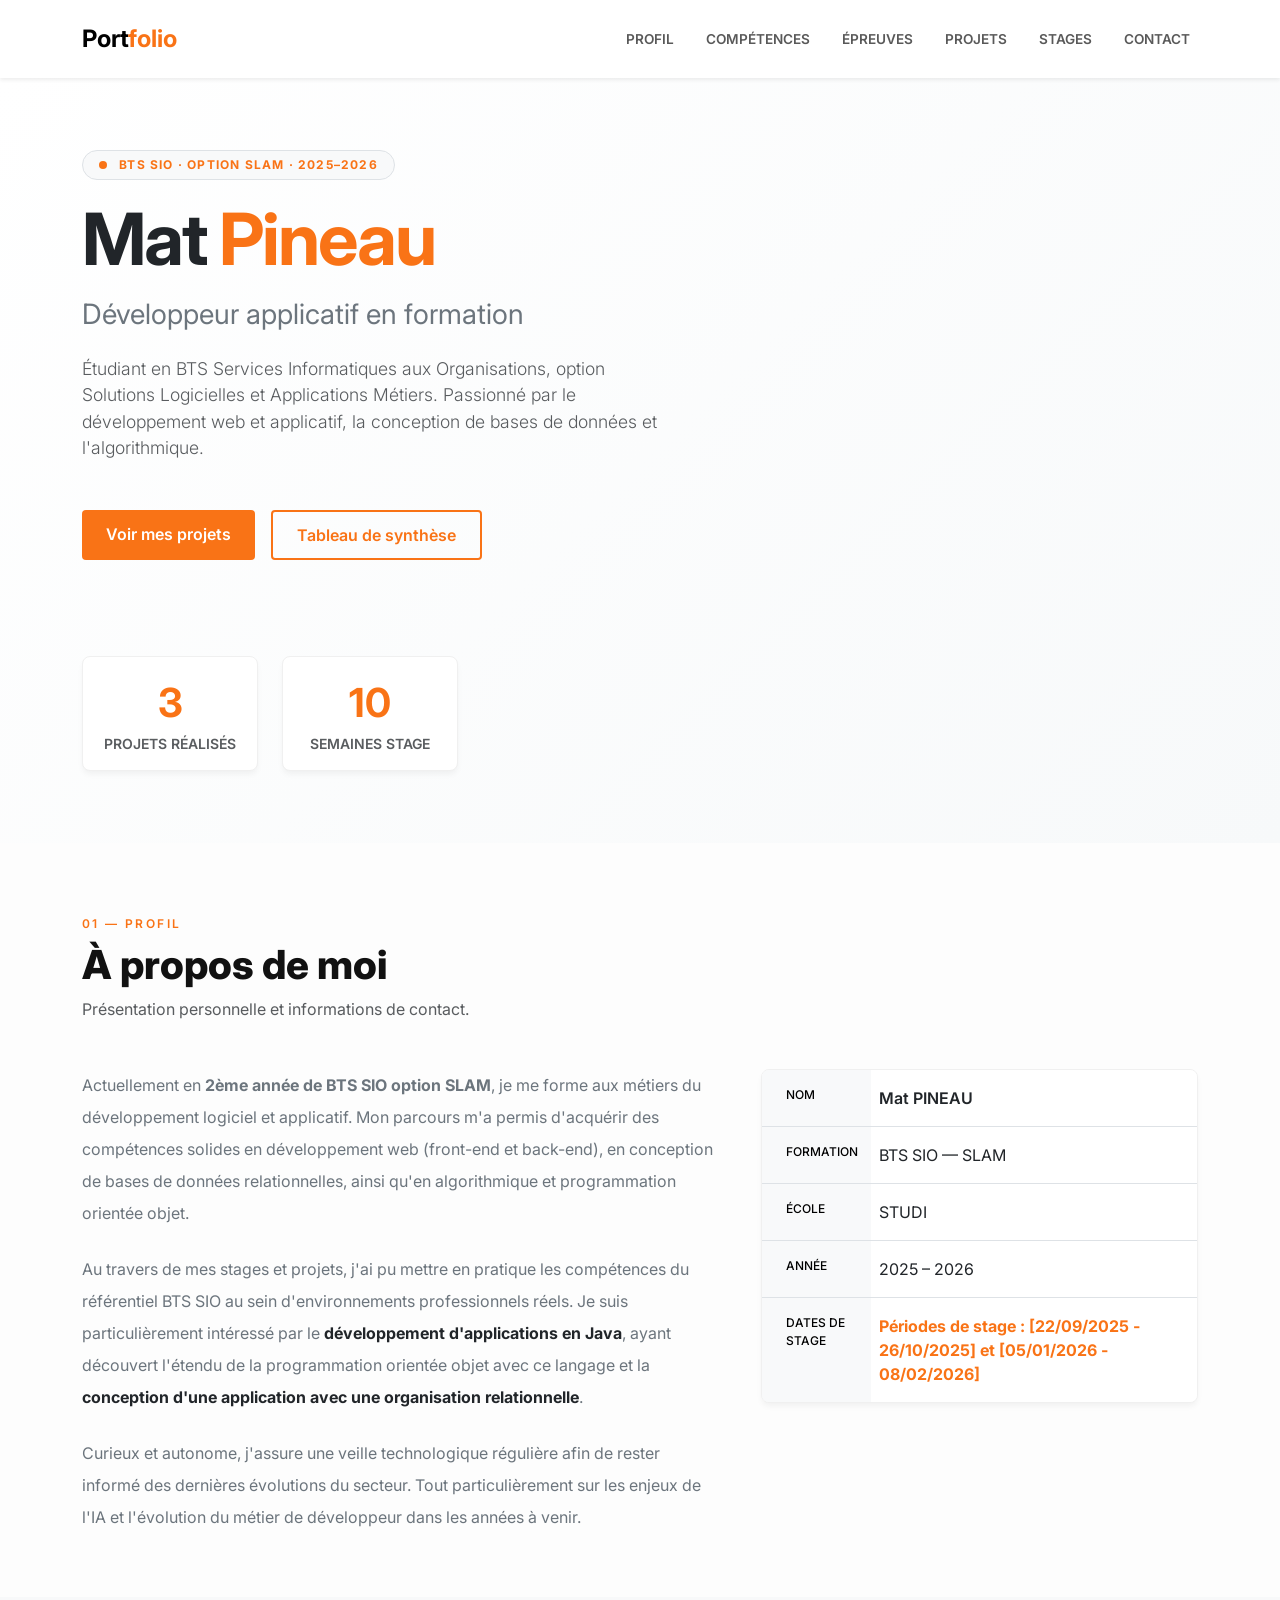
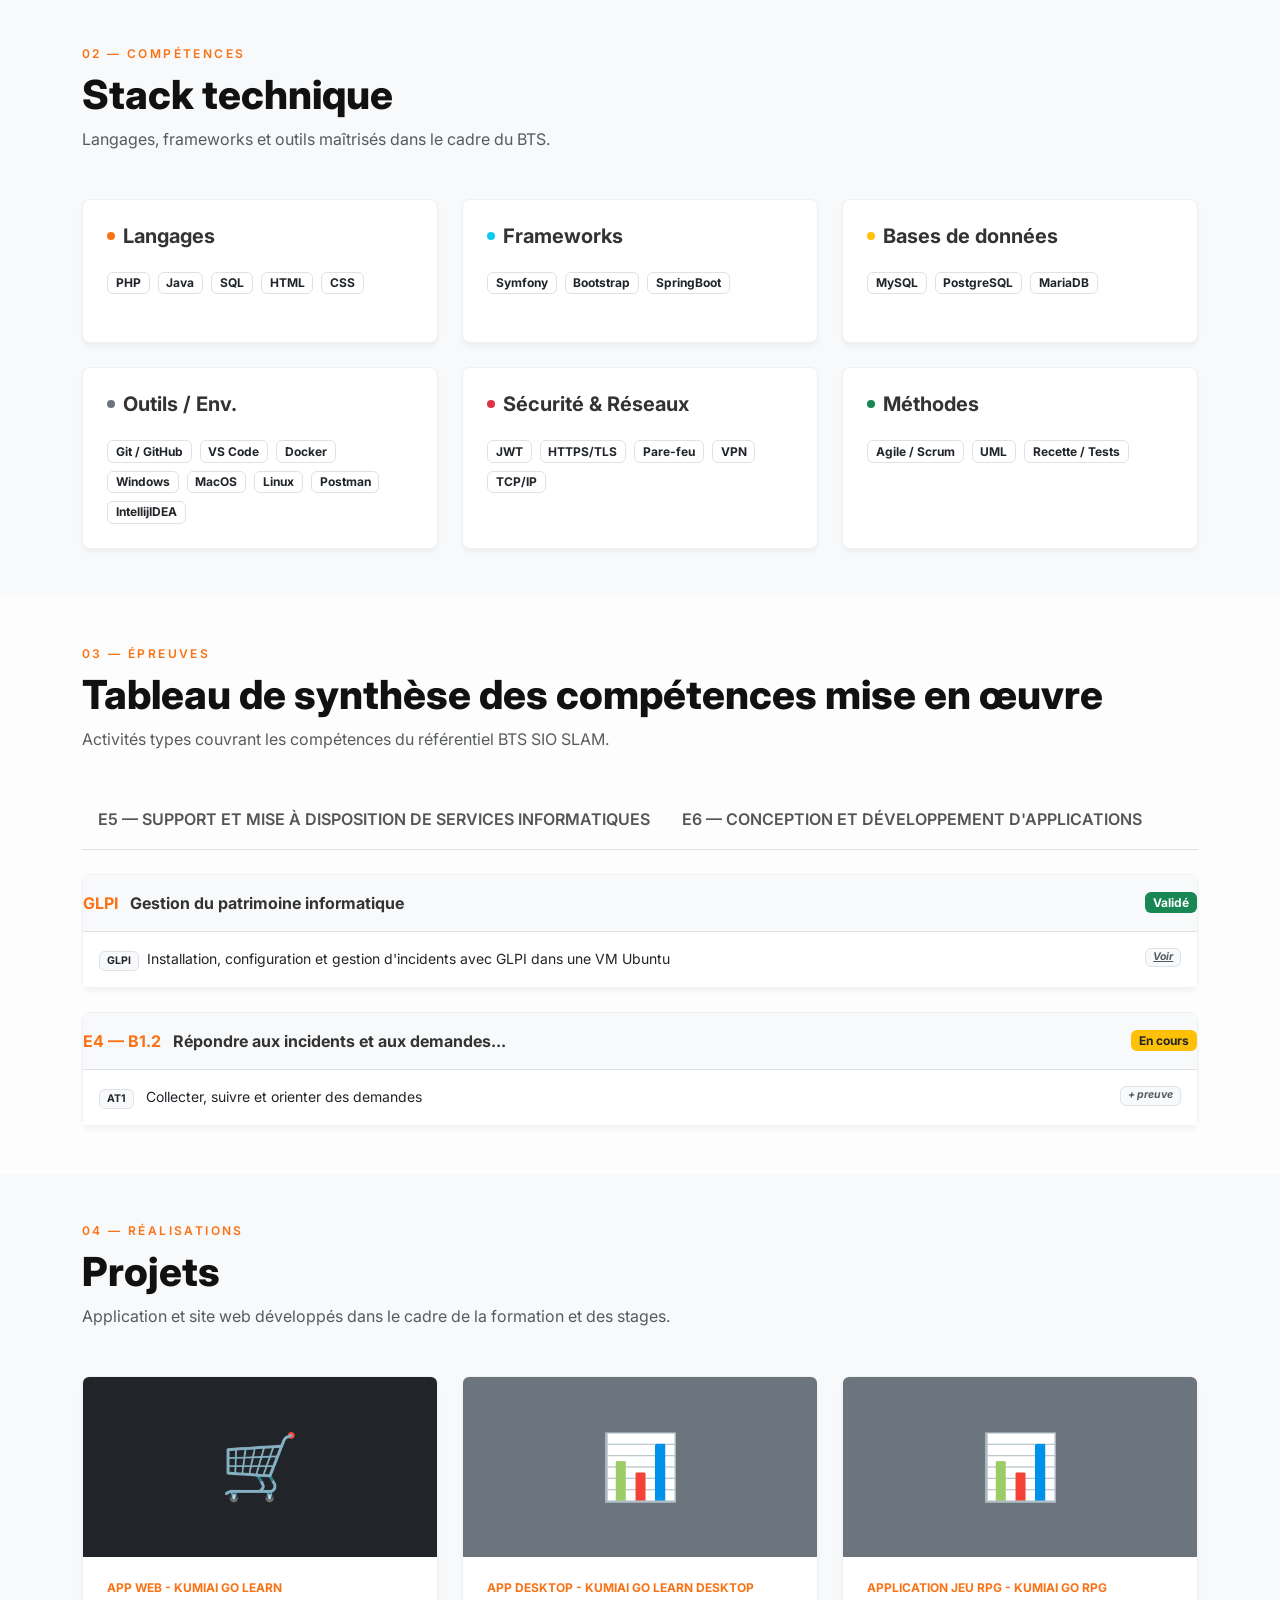
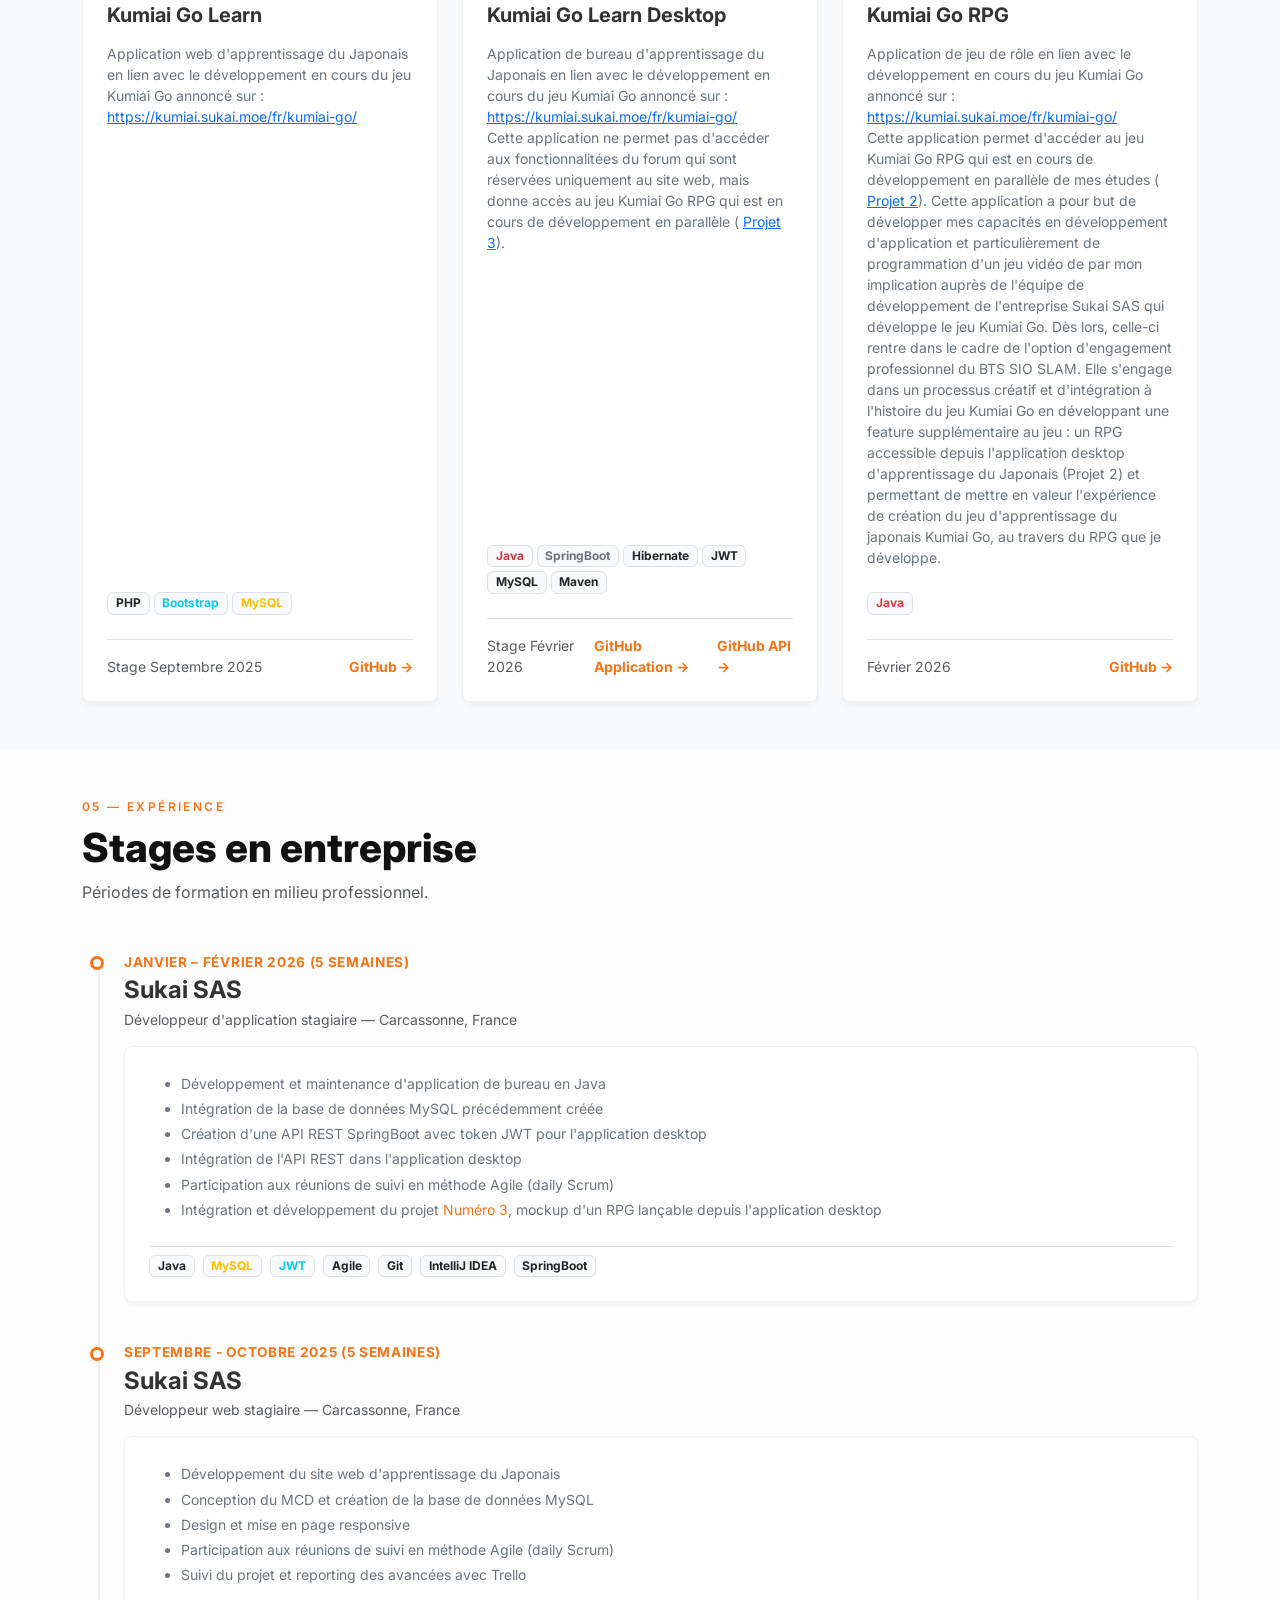
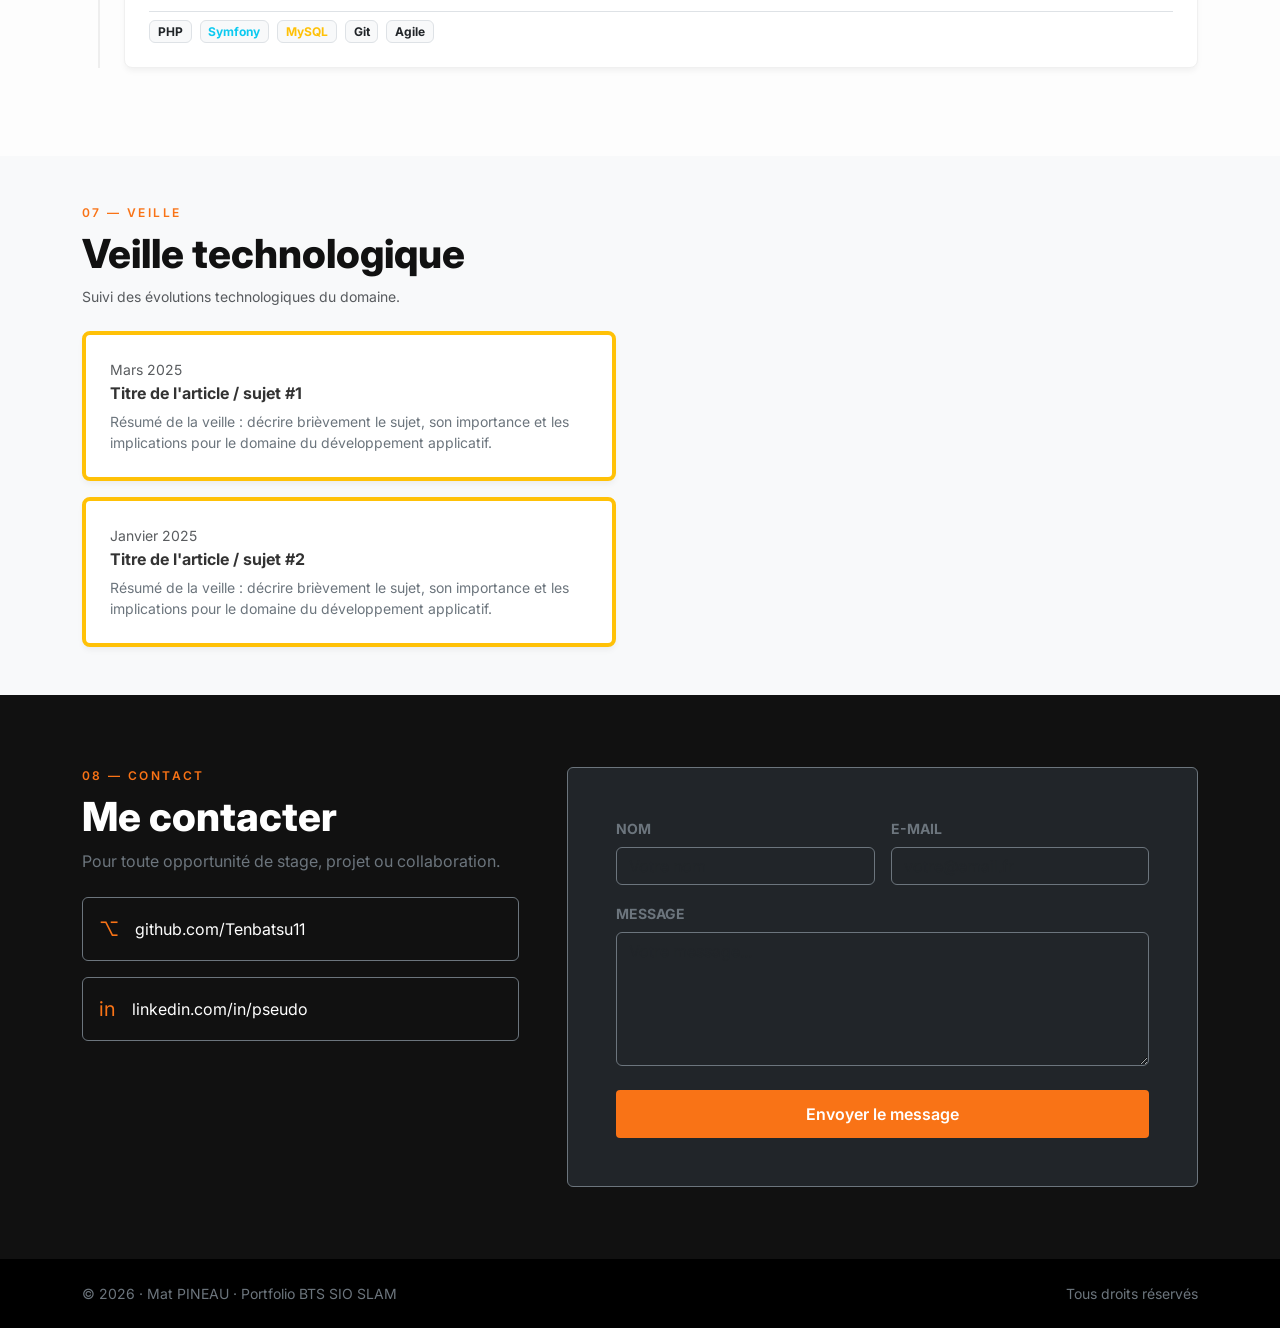
==== commit fad3c1ca: "added: GLPI page with screenshots" ====
--- a/index.html
+++ b/index.html
@@ -407,7 +407,7 @@
               <div class="custom-card">
                 <div class="card-header bg-light d-flex justify-content-between align-items-center py-3 border-bottom">
                   <div>
-                    <span class="fw-bold text-orange me-2">E5 — B1.1</span>
+                    <span class="fw-bold text-orange me-2">GLPI</span>
                     <span class="fw-bold">Gestion du patrimoine informatique</span>
                   </div>
                   <span class="badge bg-success">Validé</span>
@@ -415,7 +415,7 @@
                 <ul class="list-group list-group-flush text-secondary small">
                   <li class="list-group-item d-flex justify-content-between align-items-start py-3">
                     <div><span class="badge bg-light text-dark border me-2">GLPI</span>Installation, configuration et gestion d'incidents avec GLPI dans une VM Ubuntu </div>
-                    <button href="GLPI.html" class="badge bg-light text-muted border fst-italic cursor-pointer">Voir</button>
+                    <a href="GLPI.html" class="badge bg-light text-muted border fst-italic cursor-pointer">Voir</a>
                   </li>
                 </ul>
               </div>
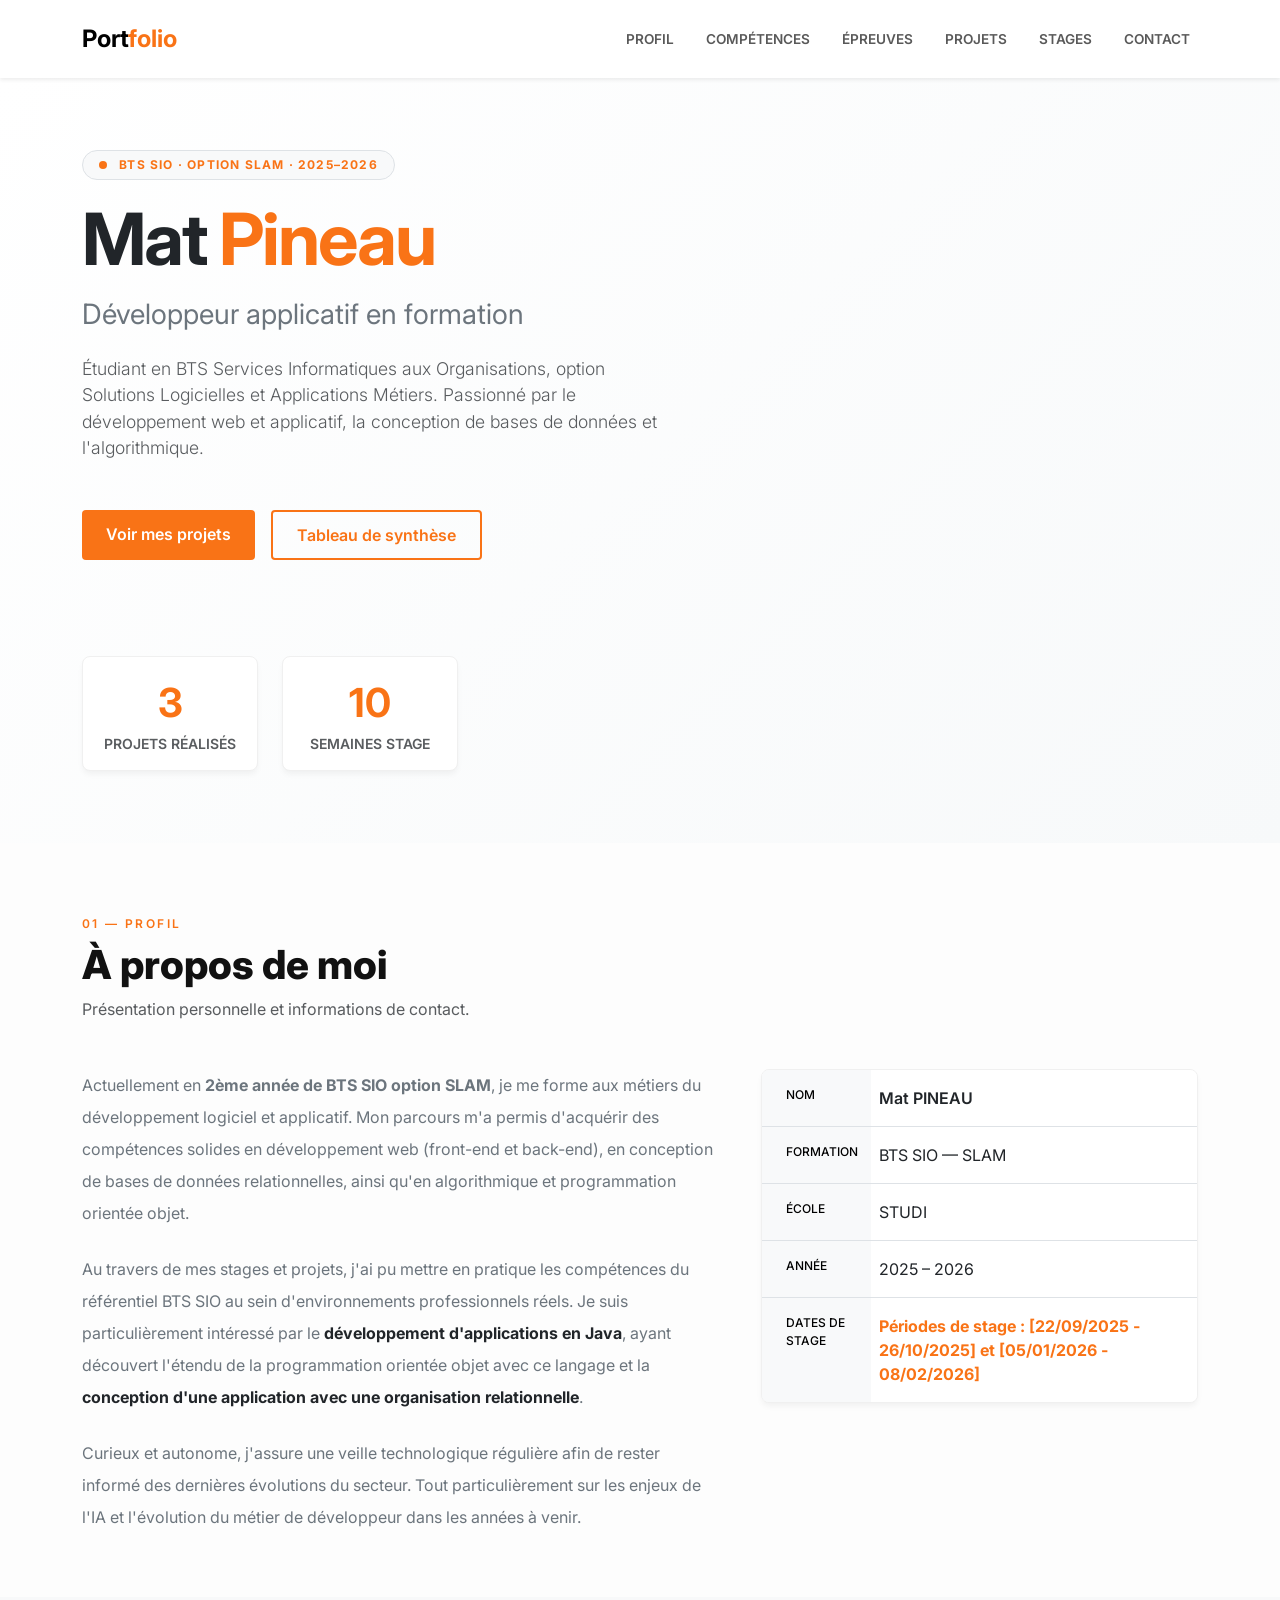
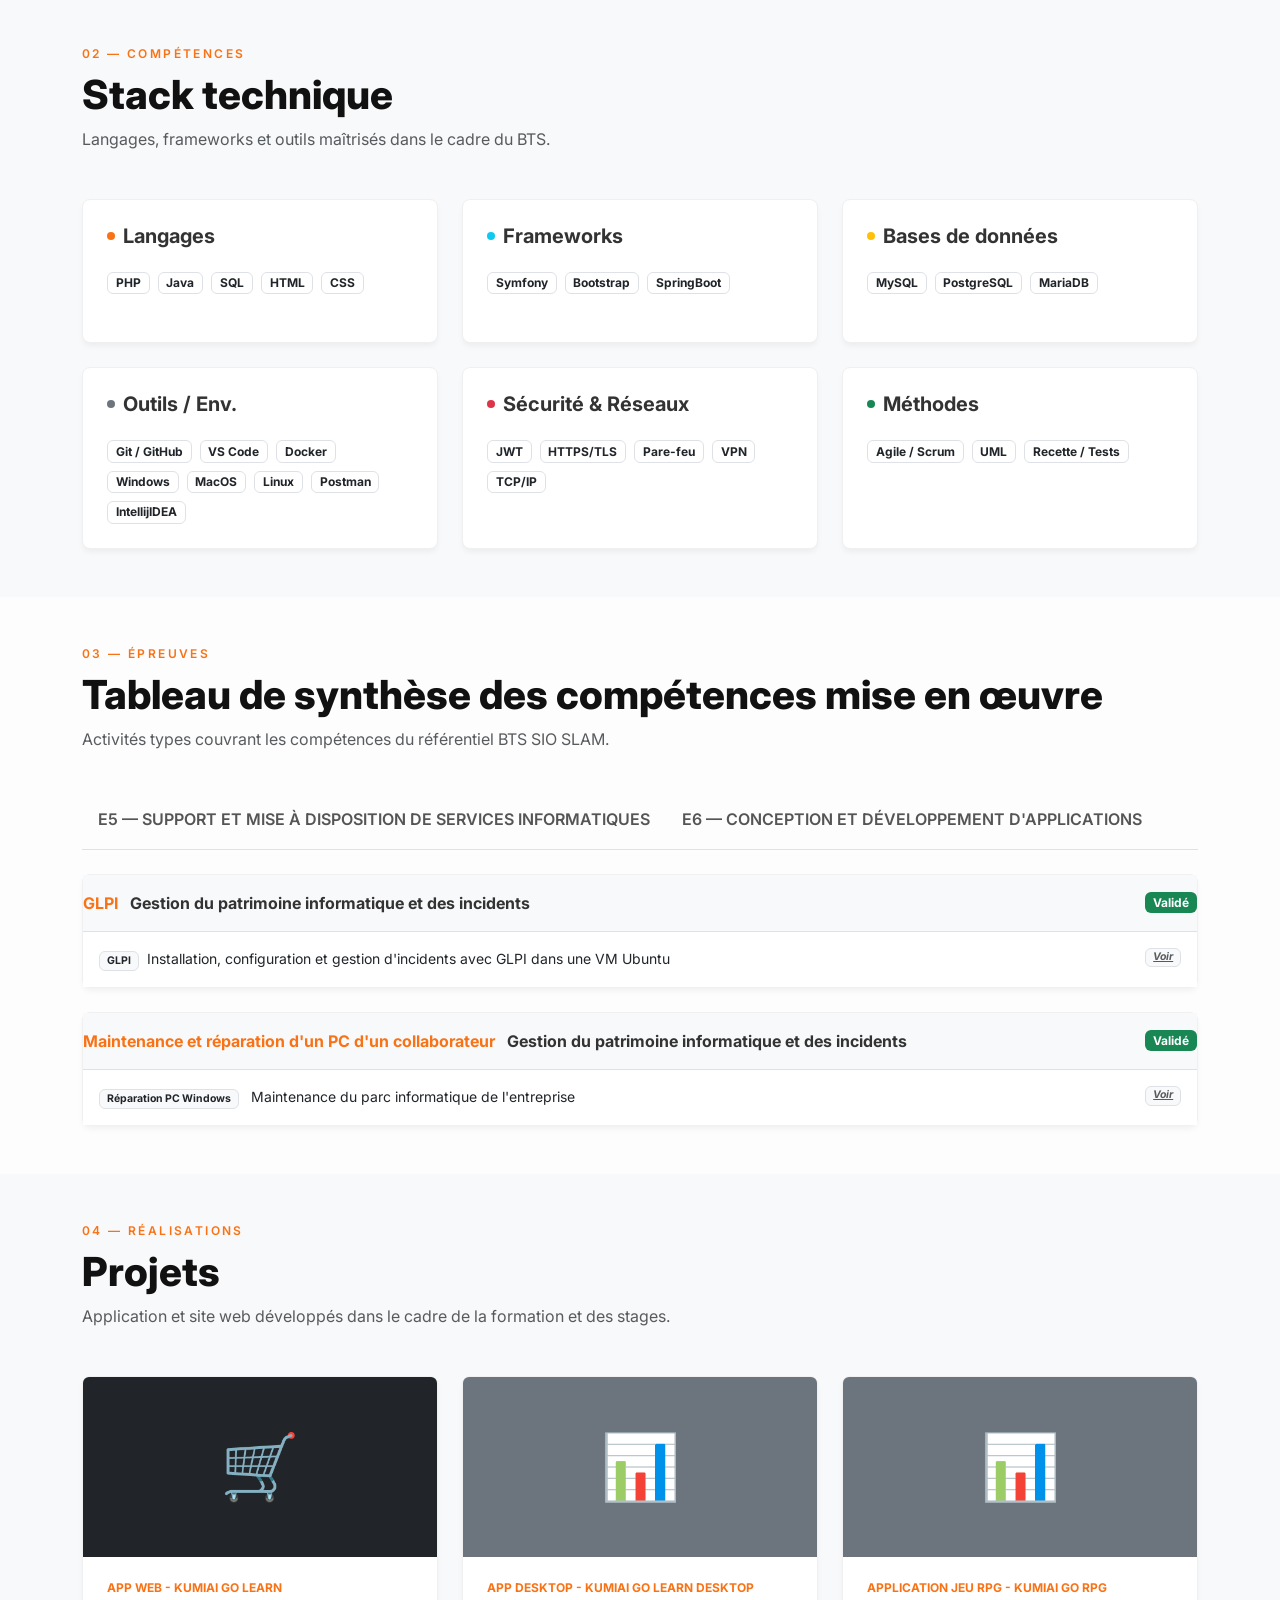
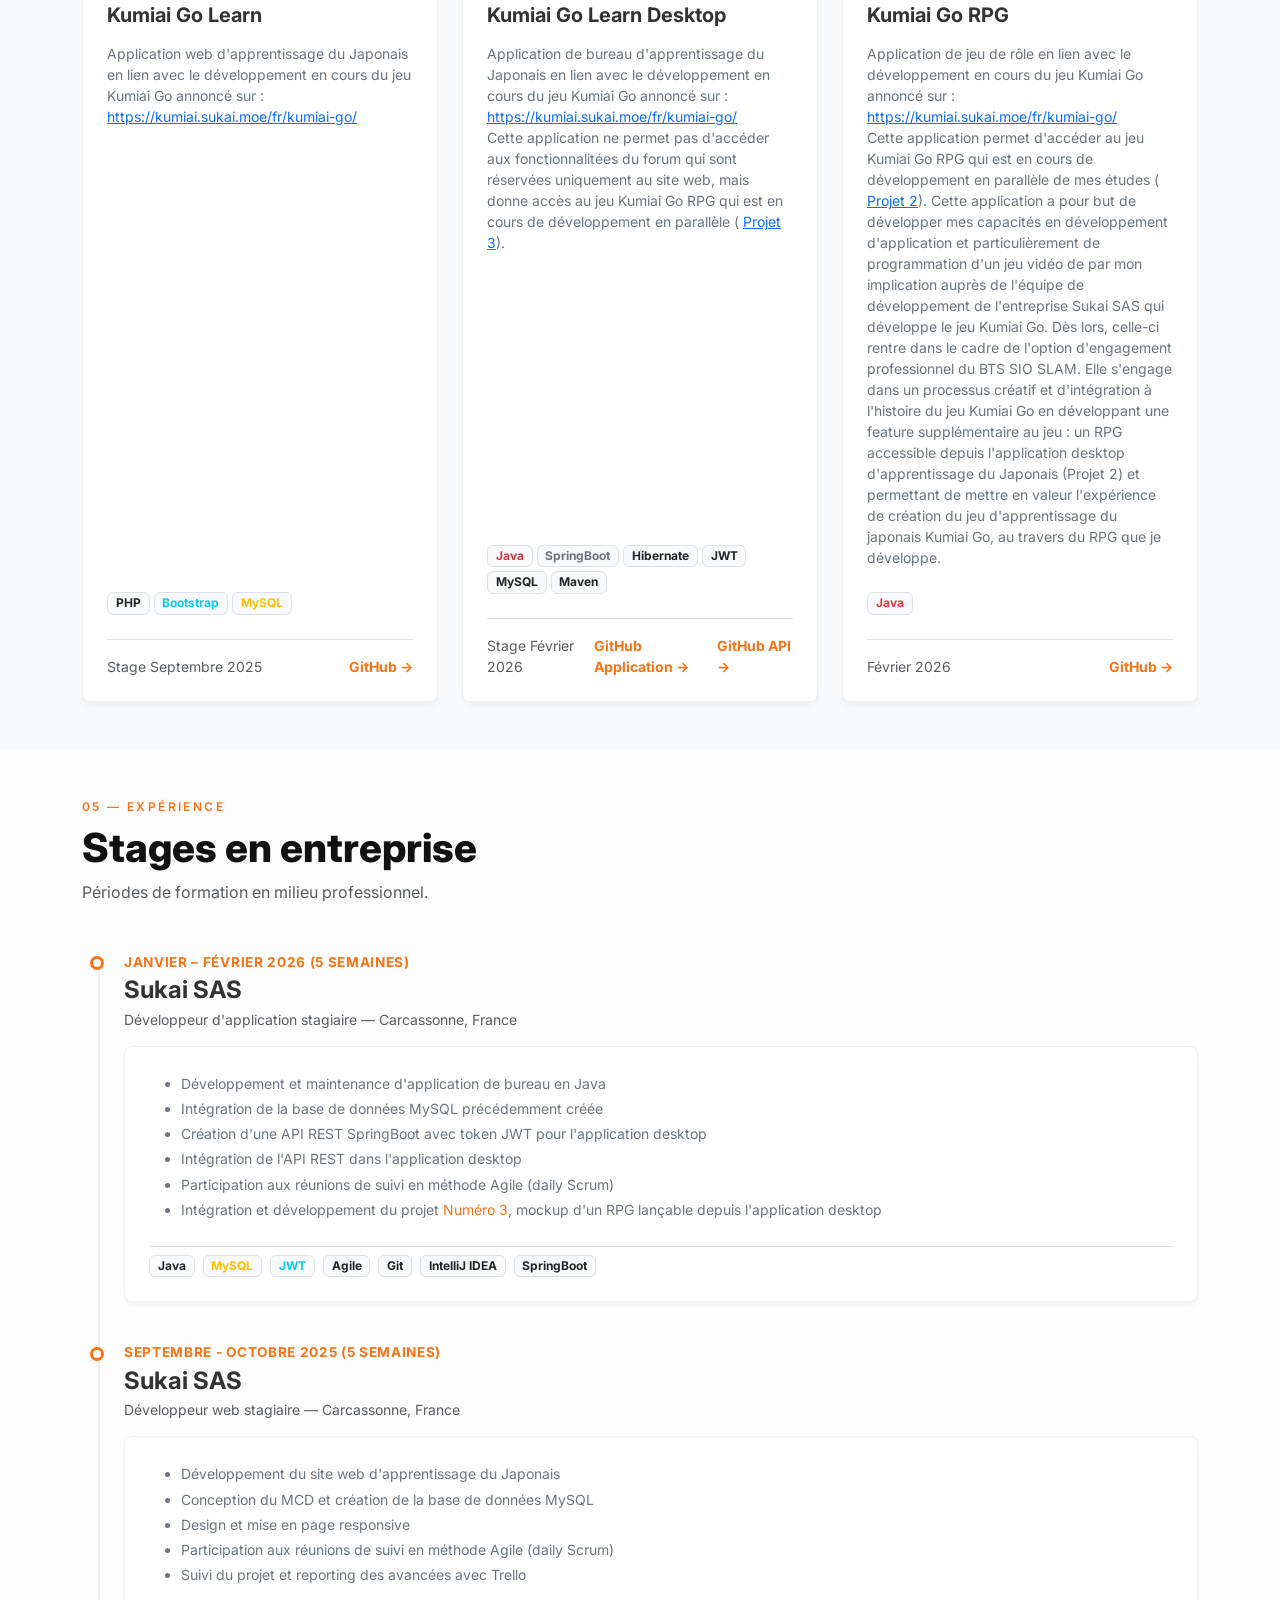
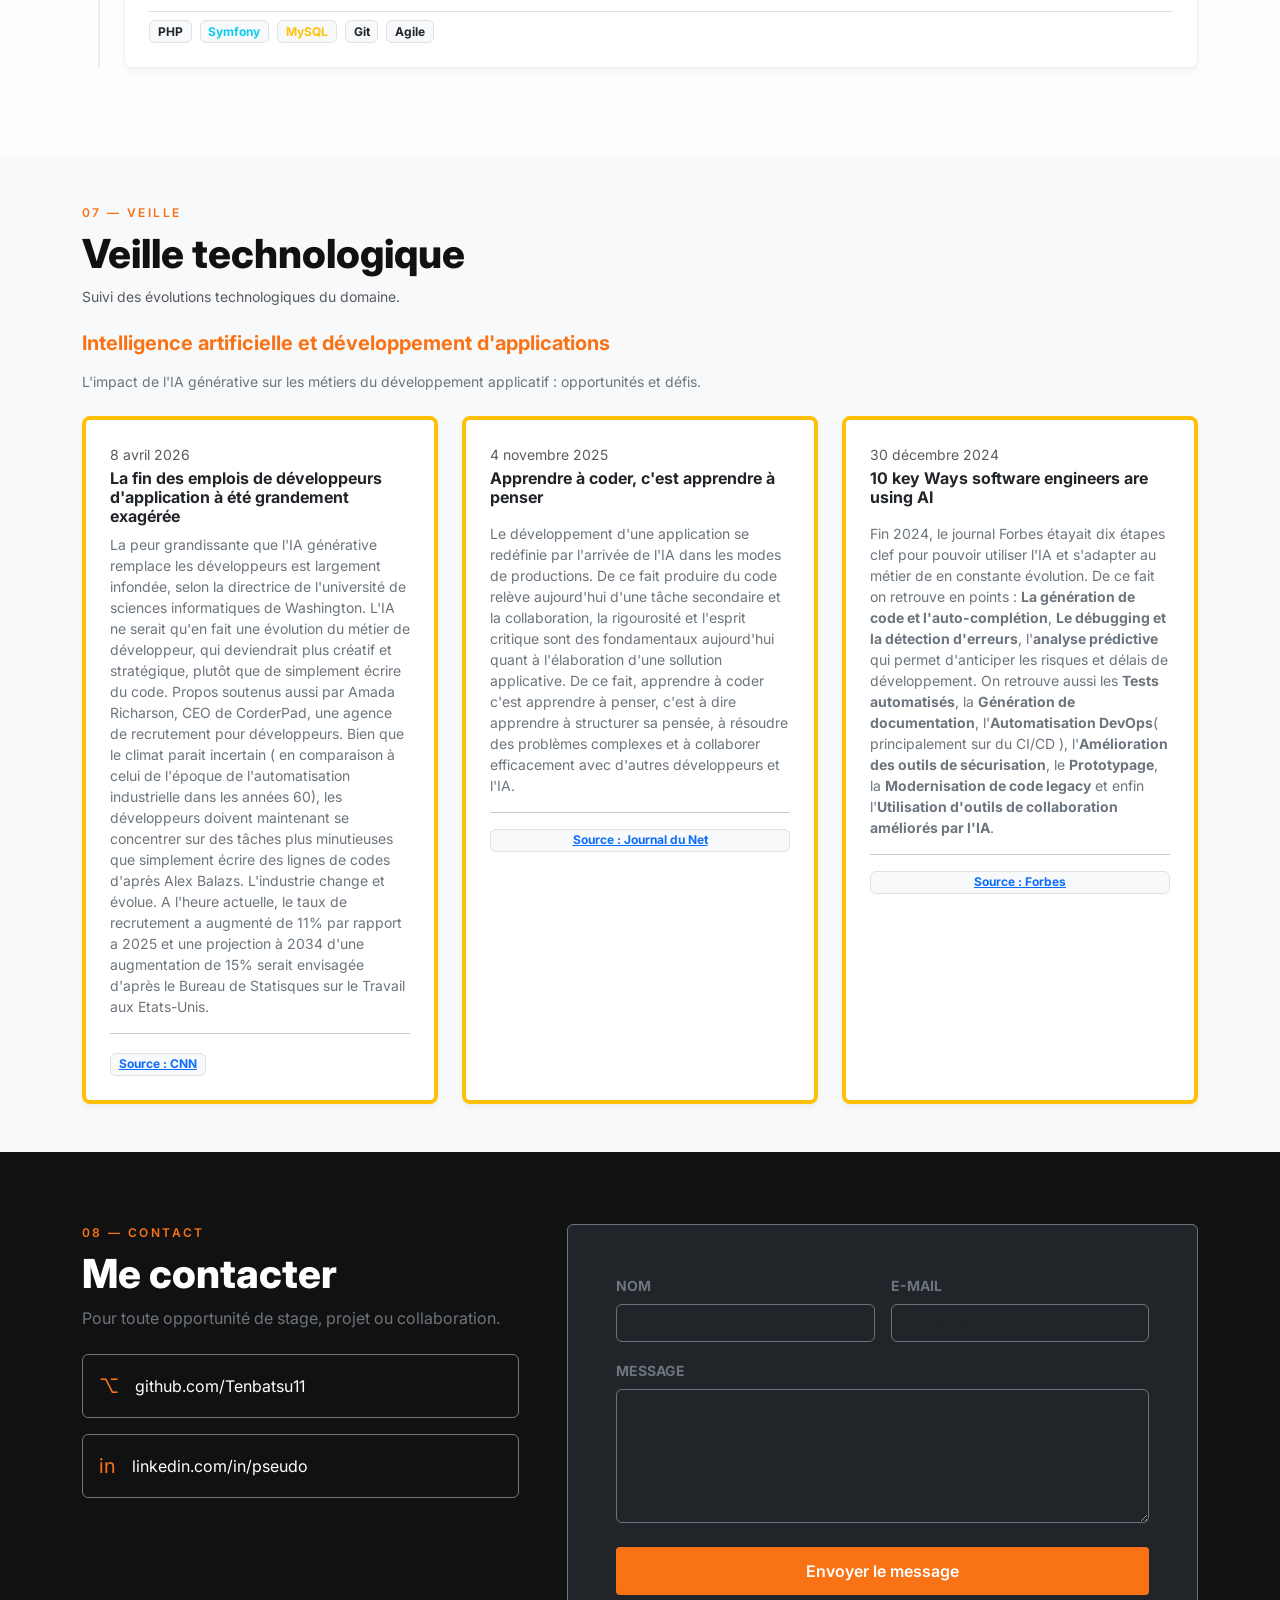
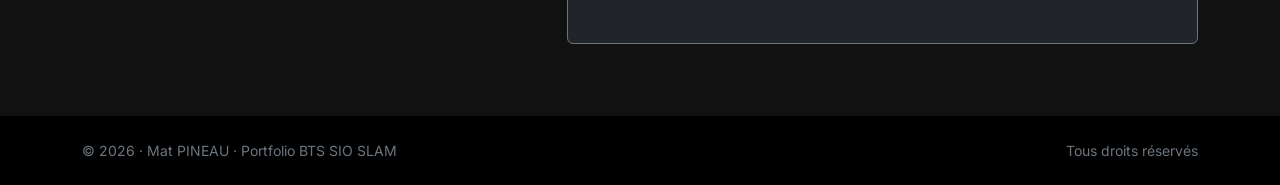
==== commit 3835c8db: "added: new page for accomplishments during internship" ====
--- a/index.html
+++ b/index.html
@@ -408,7 +408,7 @@
                 <div class="card-header bg-light d-flex justify-content-between align-items-center py-3 border-bottom">
                   <div>
                     <span class="fw-bold text-orange me-2">GLPI</span>
-                    <span class="fw-bold">Gestion du patrimoine informatique</span>
+                    <span class="fw-bold">Gestion du patrimoine informatique et des incidents</span>
                   </div>
                   <span class="badge bg-success">Validé</span>
                 </div>
@@ -425,16 +425,15 @@
               <div class="custom-card">
                 <div class="card-header bg-light d-flex justify-content-between align-items-center py-3 border-bottom">
                   <div>
-                    <span class="fw-bold text-orange me-2">E4 — B1.2</span>
-                    <span class="fw-bold">Répondre aux incidents et aux demandes...</span>
+                    <span class="fw-bold text-orange me-2">Maintenance et réparation d'un PC d'un collaborateur</span>
+                    <span class="fw-bold">Gestion du patrimoine informatique et des incidents</span>
                   </div>
-                  <span class="badge bg-warning text-dark">En cours</span>
+                  <span class="badge bg-success">Validé</span>
                 </div>
                 <ul class="list-group list-group-flush text-secondary small">
                   <li class="list-group-item d-flex justify-content-between align-items-start py-3">
-                    <div><span class="badge bg-light text-dark border me-2">AT1</span> Collecter, suivre et orienter des
-                      demandes</div>
-                    <span class="badge bg-light text-muted border fst-italic cursor-pointer">+ preuve</span>
+                    <div><span class="badge bg-light text-dark border me-2">Réparation PC Windows</span> Maintenance du parc informatique de l'entreprise</div>
+                    <a href="repair1.html" class="badge bg-light text-muted border fst-italic cursor-pointer">Voir</a>
                   </li>
                 </ul>
               </div>
@@ -674,32 +673,59 @@
     </div>
   </section>
 
-  <!-- Certifications & Veille -->
+  <!-- Veille -->
   <section class="py-5 bg-light">
     <div class="container">
       <div class="row g-5">
 
         <!-- Veille Tech -->
-        <div class="col-lg-6" id="veille">
+        <div class="col-lg-12" id="veille">
           <div class="section-label">07 — Veille</div>
           <h2 class="section-title h3">Veille technologique</h2>
           <p class="text-muted mb-4 small">Suivi des évolutions technologiques du domaine.</p>
-
-          <div class="d-flex flex-column gap-3">
+          <h3 class="h5 fw-bold mb-3 text-orange">Intelligence artificielle et développement d'applications</h3>
+          <p class="text-secondary small mb-4">L'impact de l'IA générative sur les métiers du développement applicatif : opportunités et défis.</p>
+
+          <div class="row row-cols-1 row-cols-md-2 row-cols-lg-3 g-4">
+            <div class="col">
             <div class="custom-card p-4 border-start border-warning border-4">
-              <div class="text-muted small mb-1">Mars 2025</div>
-              <h6 class="fw-bold">Titre de l'article / sujet #1</h6>
-              <p class="text-secondary small mb-0 mt-2">Résumé de la veille : décrire brièvement le sujet, son
-                importance et les implications pour le domaine du développement applicatif.</p>
-            </div>
-
-            <div class="custom-card p-4 border-start border-warning border-4">
-              <div class="text-muted small mb-1">Janvier 2025</div>
-              <h6 class="fw-bold">Titre de l'article / sujet #2</h6>
-              <p class="text-secondary small mb-0 mt-2">Résumé de la veille : décrire brièvement le sujet, son
-                importance et les implications pour le domaine du développement applicatif.</p>
-            </div>
-          </div>
+              <div class="text-muted small mb-1">8 avril 2026</div>
+              <h6 class="fw-bold"><a href="https://edition.cnn.com/2026/04/08/tech/ai-software-developer-jobs" class="text-decoration-none text-dark">La fin des emplois de développeurs d'application à été grandement exagérée</a></h6>
+              <p class="text-secondary small mb-0 mt-2">La peur grandissante que l'IA générative remplace les développeurs est largement infondée, selon la directrice de l'université de sciences informatiques de Washington.
+                L'IA ne serait qu'en fait une évolution du métier de développeur, qui deviendrait plus créatif et stratégique, plutôt que de simplement écrire du code. Propos soutenus aussi par Amada Richarson, CEO de CorderPad, une agence de recrutement pour développeurs. 
+                Bien que le climat parait incertain ( en comparaison à celui de l'époque de l'automatisation industrielle dans les années 60), les développeurs doivent maintenant se concentrer sur des tâches plus minutieuses que simplement écrire des lignes de codes d'après Alex Balazs.
+                L'industrie change et évolue. A l'heure actuelle, le taux de recrutement a augmenté de 11% par rapport a 2025 et une projection à 2034 d'une augmentation de 15% serait envisagée d'après le Bureau de Statisques sur le Travail aux Etats-Unis.
+              </p>
+              <hr>
+              <span class="justify-content-center badge bg-light border text-dark"><a href="https://edition.cnn.com/2026/04/08/tech/ai-software-developer-jobs">Source : CNN</a></span>
+            </div>
+            </div>
+
+            <div class="col">
+              <div class="custom-card p-4 border-start border-warning border-4 h-100 d-flex flex-column">
+                <div class="text-muted small mb-1">4 novembre 2025</div>
+                <h6 class="fw-bold"><a href="https://www.journaldunet.com/developpeur/1545787-apprendre-a-coder-c-est-apprendre-a-penser/" class="text-decoration-none text-dark">Apprendre à coder, c'est apprendre à penser</a></h6>
+                <p class="text-secondary small mb-0 mt-2">Le développement d'une application se redéfinie par l'arrivée de l'IA dans les modes de productions. De ce fait produire du code relève aujourd'hui d'une tâche secondaire et la collaboration, la rigourosité et l'esprit critique sont des fondamentaux aujourd'hui quant à l'élaboration d'une sollution applicative.
+                  De ce fait, apprendre à coder c'est apprendre à penser, c'est à dire apprendre à structurer sa pensée, à résoudre des problèmes complexes et à collaborer efficacement avec d'autres développeurs et l'IA.
+                </p>
+                <hr>
+                <span class="justify-content-center badge bg-light border text-dark"><a href="https://www.journaldunet.com/developpeur/1545787-apprendre-a-coder-c-est-apprendre-a-penser/">Source : Journal du Net</a></span>
+              </div>
+            </div>
+
+            <div class="col">
+              <div class="custom-card p-4 border-start border-warning border-4 h-100 d-flex flex-column">
+                <div class="text-muted small mb-1">30 décembre 2024</div>
+                <h6 class="fw-bold"><a href="https://www.forbes.com/sites/allbusiness/2024/12/30/10-key-ways-software-engineers-are-using-ai/" class="text-decoration-none text-dark">10 key Ways software engineers are using AI</a></h6>
+                <p class="text-secondary small mb-0 mt-2">Fin 2024, le journal Forbes étayait dix étapes clef pour pouvoir utiliser l'IA et s'adapter au métier de en constante évolution. De ce fait on retrouve en points : <strong>La génération de code et l'auto-complétion</strong>,
+                <strong>Le débugging et la détection d'erreurs</strong>, l'<strong>analyse prédictive</strong> qui permet d'anticiper les risques et délais de développement. On retrouve aussi les <strong>Tests automatisés</strong>, la <strong>Génération de documentation</strong>,
+              l'<strong>Automatisation DevOps</strong>( principalement sur du CI/CD ), l'<strong>Amélioration des outils de sécurisation</strong>, le <strong>Prototypage</strong>, la <strong>Modernisation de code legacy</strong> et enfin l'<strong>Utilisation d'outils de collaboration améliorés par l'IA</strong>.
+            </p>
+            <hr>
+            <span class="justify-content-center badge bg-light border text-dark"><a href="https://www.forbes.com/sites/allbusiness/2024/12/30/10-key-ways-software-engineers-are-using-ai/">Source : Forbes</a></span>
+              </div>
+            </div>
+        </div>
         </div>
 
       </div>
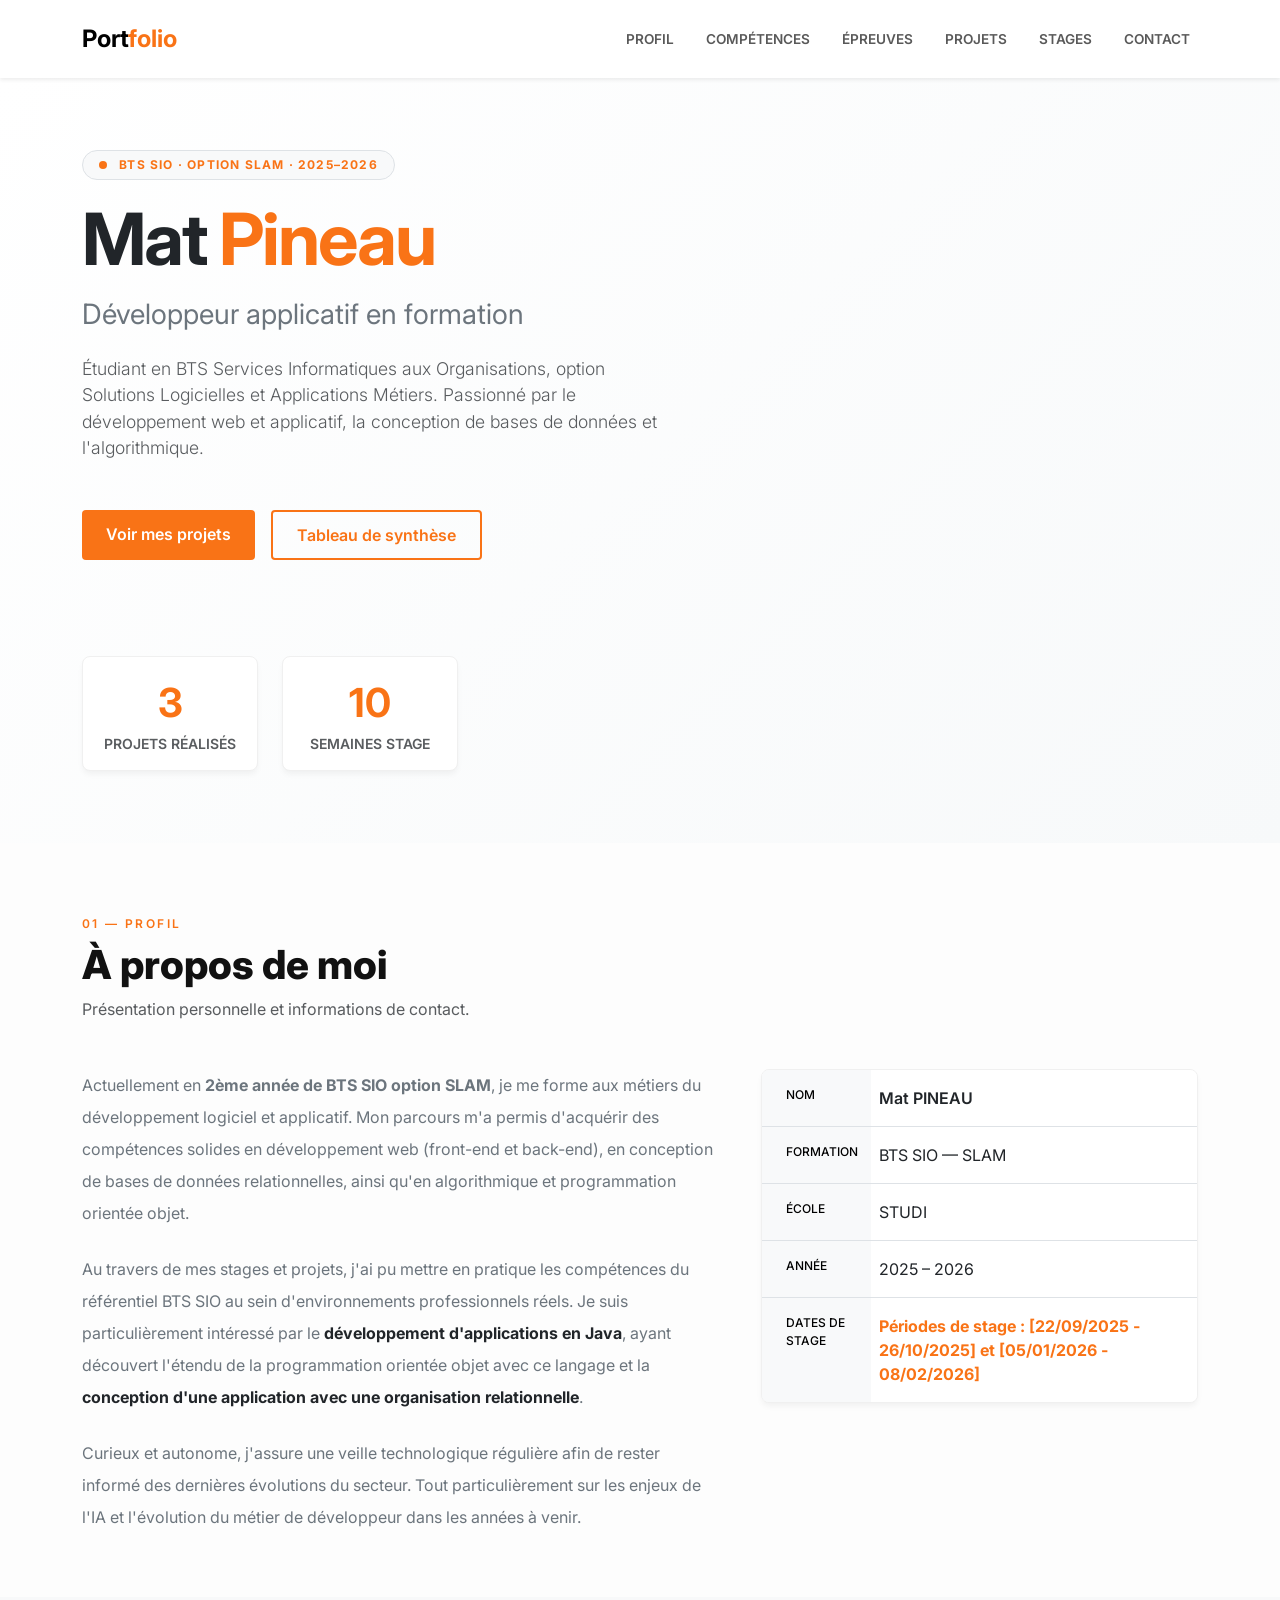
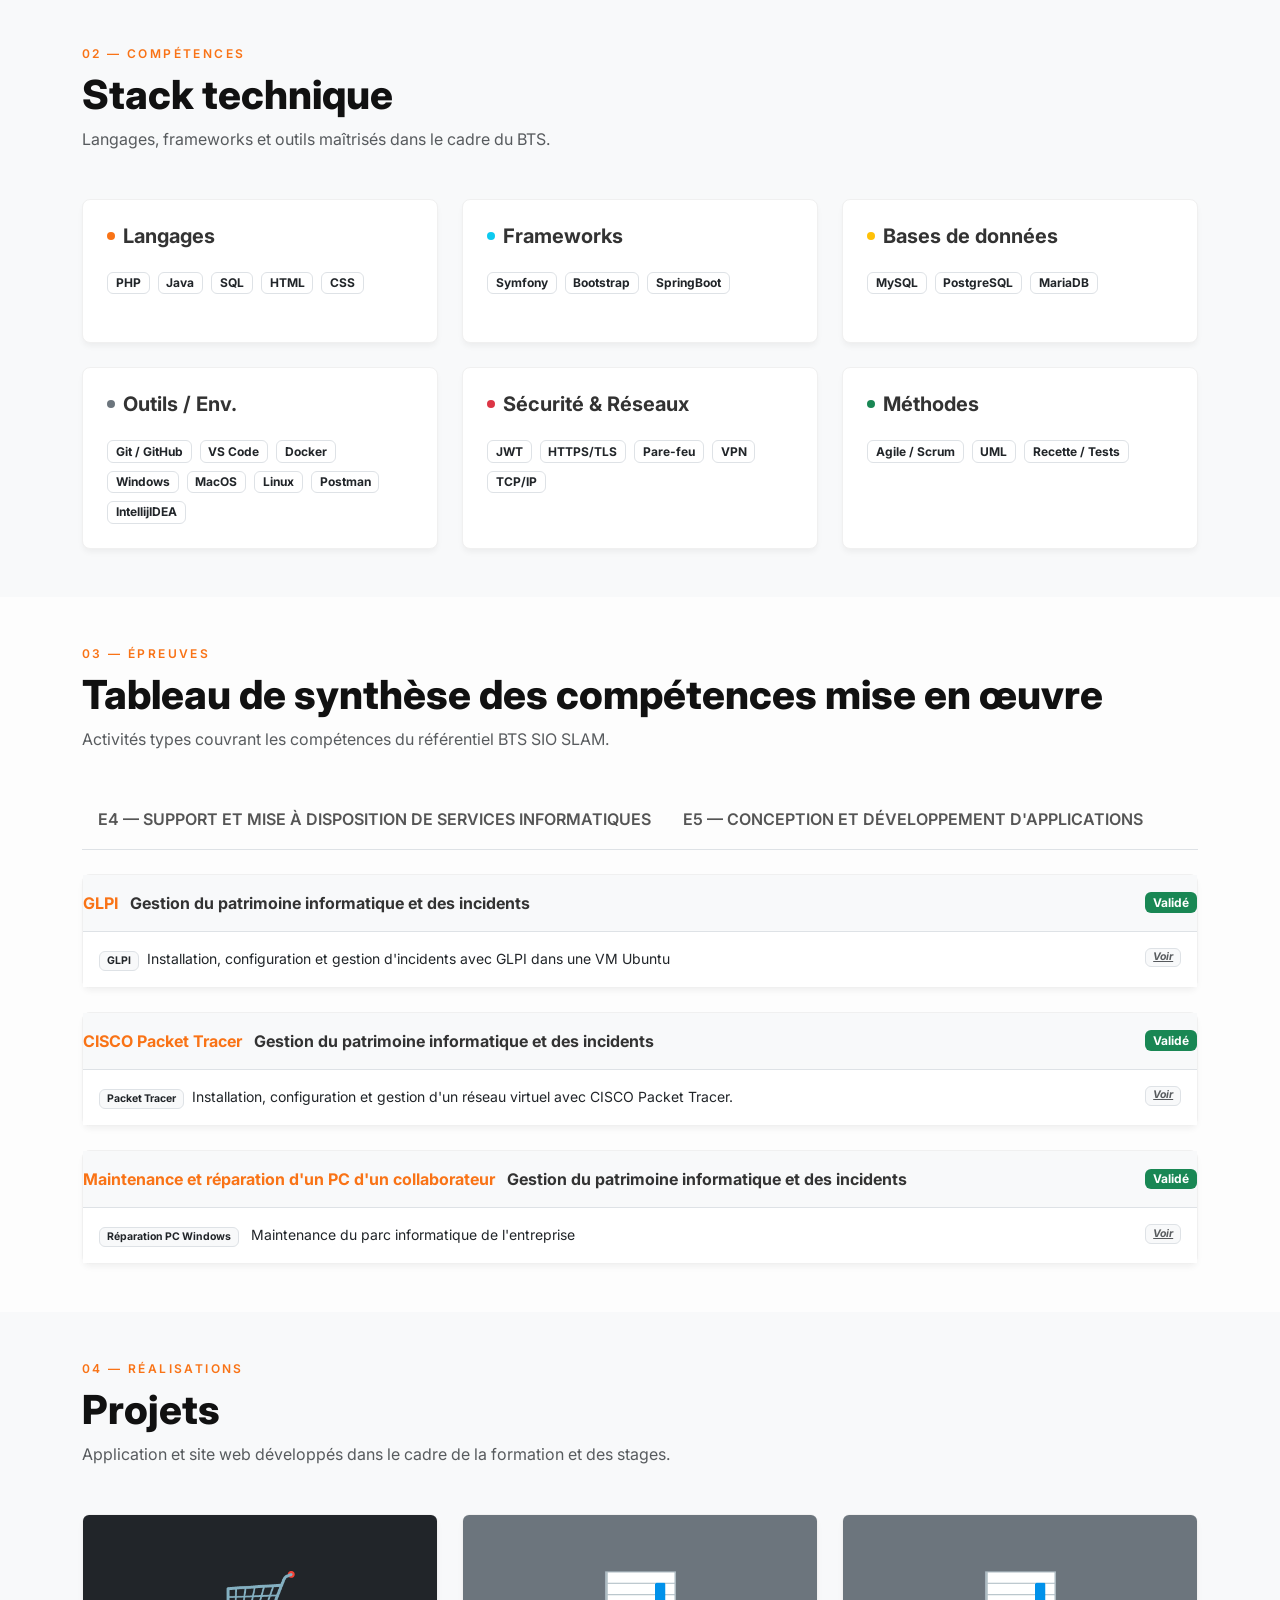
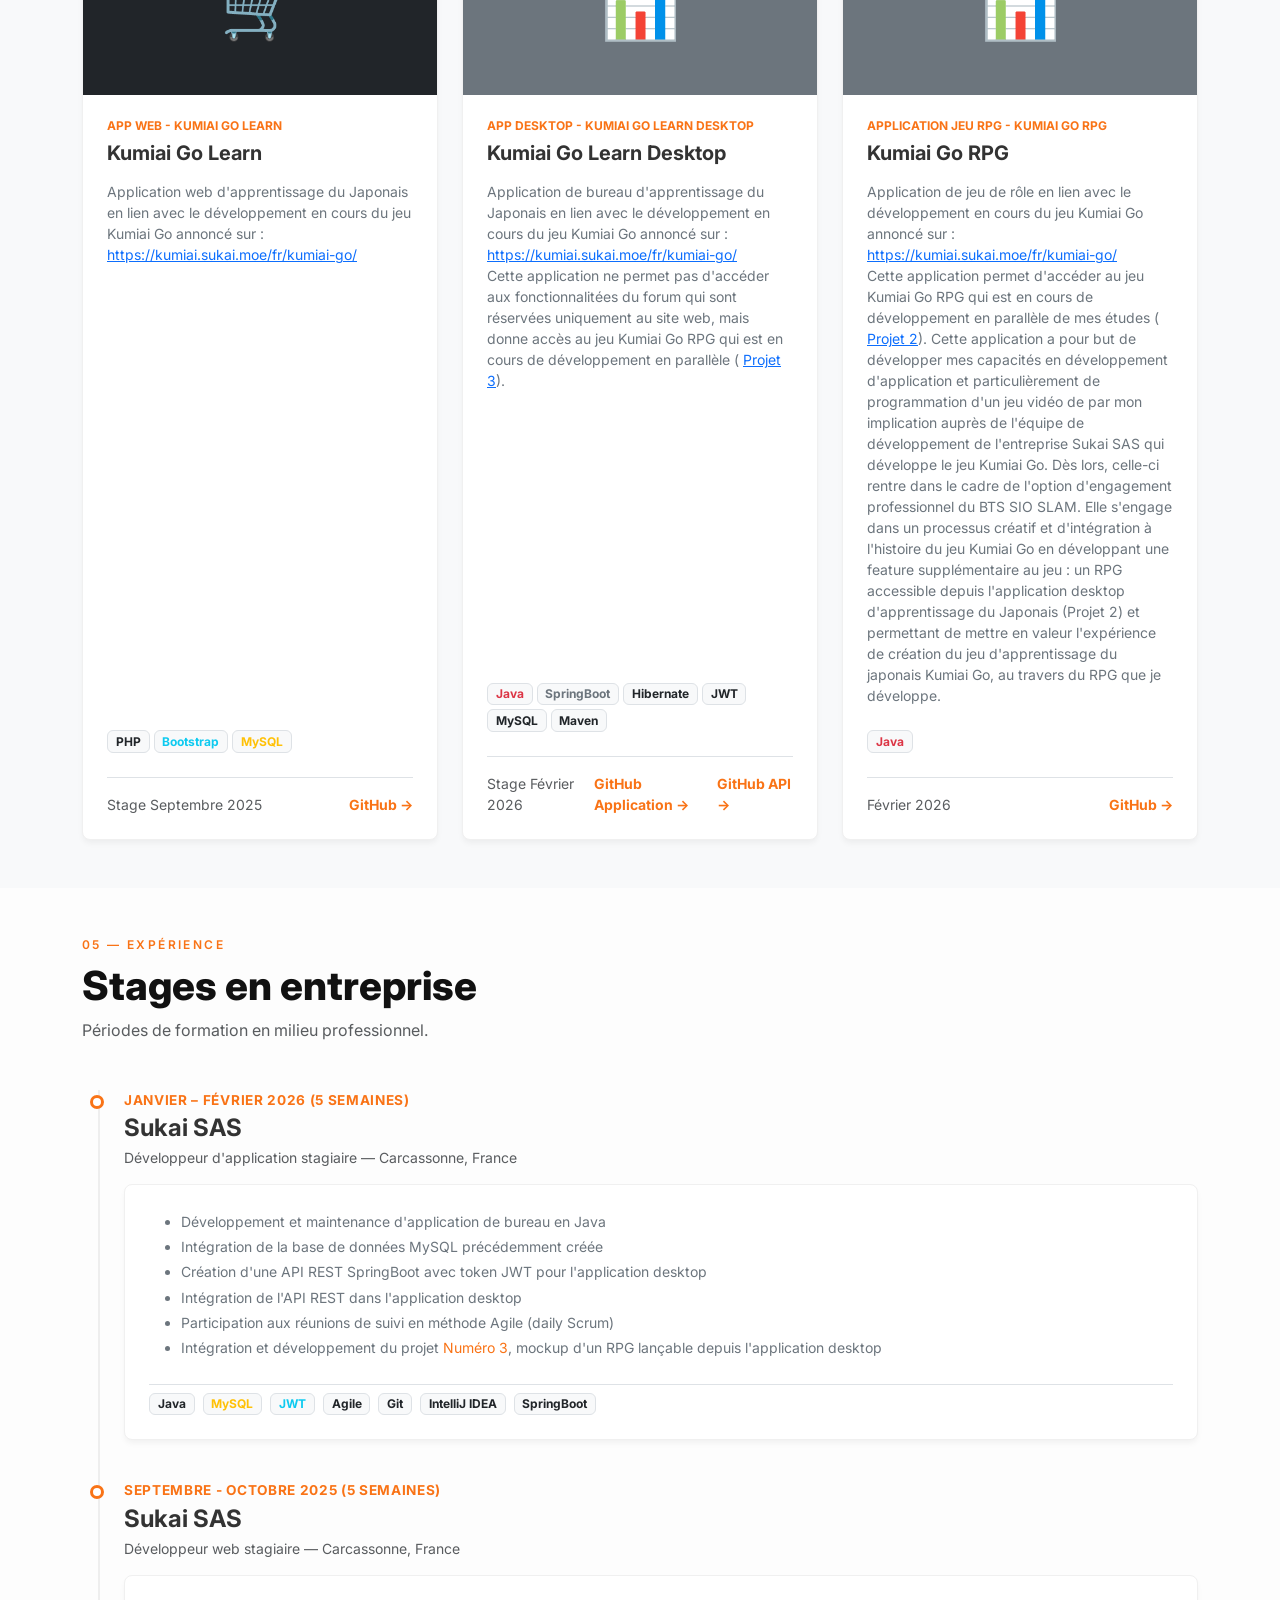
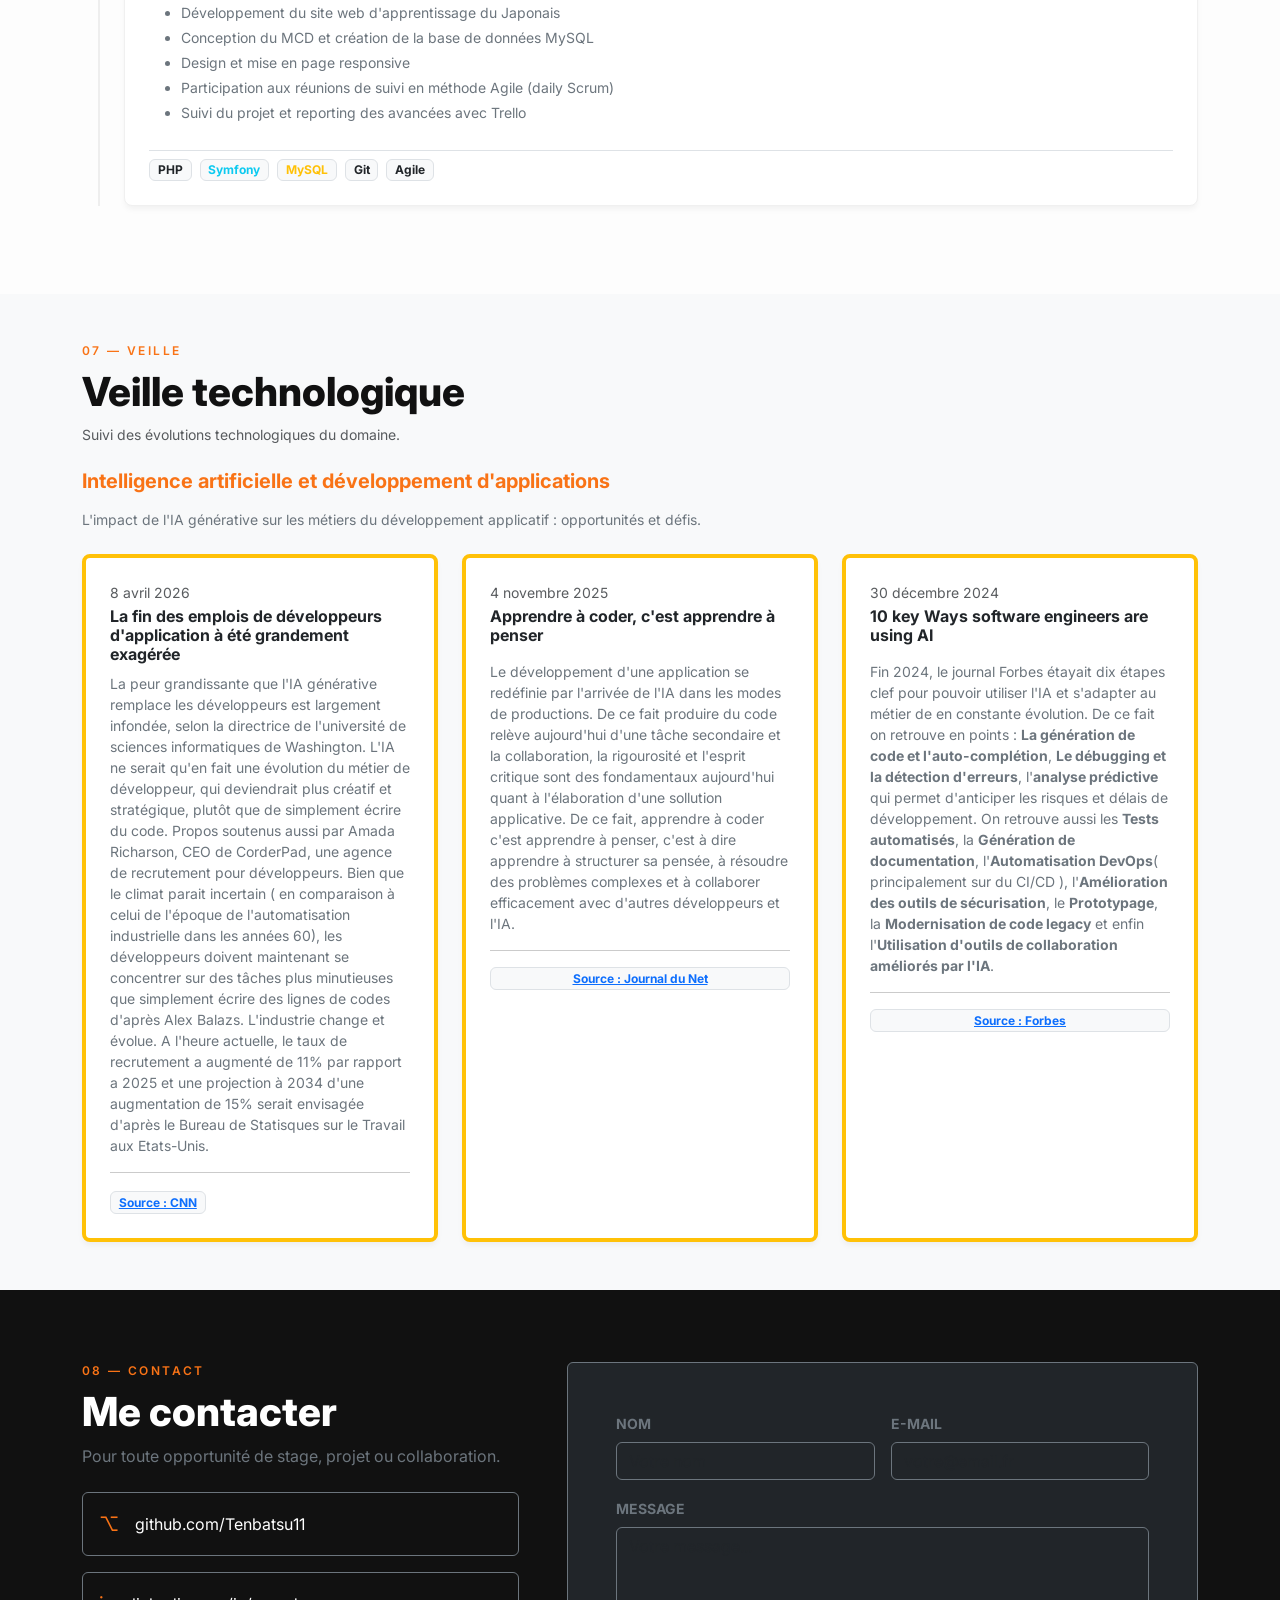
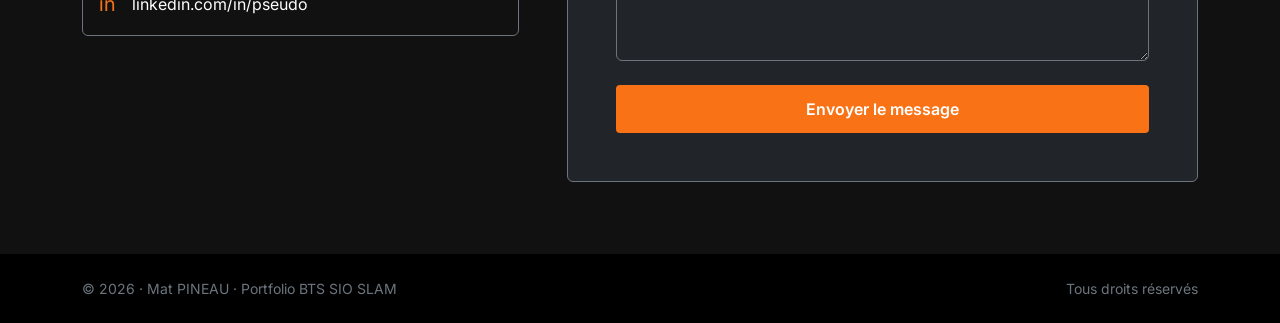
==== commit f161aa68: "Add initial HTML structure for portfolio project featuring Cisco Packet Tracer" ====
--- a/index.html
+++ b/index.html
@@ -389,18 +389,18 @@
 
       <ul class="nav nav-pills mb-4 border-bottom pb-2" id="epreuves-tab" role="tablist">
         <li class="nav-item" role="presentation">
-          <button class="nav-link text-uppercase fs-6" id="e5-tab" data-bs-toggle="pill" data-bs-target="#e5"
-            type="button" role="tab" aria-controls="e5" aria-selected="false">E5 — Support et mise à disposition de services informatiques</button>
+          <button class="nav-link text-uppercase fs-6" id="e4-tab" data-bs-toggle="pill" data-bs-target="#e4"
+            type="button" role="tab" aria-controls="e4" aria-selected="false">E4 — Support et mise à disposition de services informatiques</button>
         </li>
         <li class="nav-item" role="presentation">
-          <button class="nav-link text-uppercase fs-6" id="e6-tab" data-bs-toggle="pill" data-bs-target="#e6"
-            type="button" role="tab" aria-controls="e6" aria-selected="false">E6 — Conception et développement d'applications</button>
+          <button class="nav-link text-uppercase fs-6" id="e5-tab" data-bs-toggle="pill" data-bs-target="#e5"
+            type="button" role="tab" aria-controls="e5" aria-selected="false">E5 — Conception et développement d'applications</button>
         </li>
       </ul>
 
       <div class="tab-content" id="epreuves-tabContent">
-        <!-- E5 Panel -->
-        <div class="tab-pane fade show active" id="e5" role="tabpanel" aria-labelledby="e5-tab">
+        <!-- E4 Panel -->
+        <div class="tab-pane fade show active" id="e4" role="tabpanel" aria-labelledby="e4-tab">
           <div class="row g-4">
             <!-- B1.1 -->
             <div class="col-12">
@@ -420,6 +420,24 @@
                 </ul>
               </div>
             </div>
+            <!-- B1.1 -->
+            <div class="col-12">
+              <div class="custom-card">
+                <div class="card-header bg-light d-flex justify-content-between align-items-center py-3 border-bottom">
+                  <div>
+                    <span class="fw-bold text-orange me-2">CISCO Packet Tracer</span>
+                    <span class="fw-bold">Gestion du patrimoine informatique et des incidents</span>
+                  </div>
+                  <span class="badge bg-success">Validé</span>
+                </div>
+                <ul class="list-group list-group-flush text-secondary small">
+                  <li class="list-group-item d-flex justify-content-between align-items-start py-3">
+                    <div><span class="badge bg-light text-dark border me-2">Packet Tracer</span>Installation, configuration et gestion d'un réseau virtuel avec CISCO Packet Tracer.</div>
+                    <a href="packet.html" class="badge bg-light text-muted border fst-italic cursor-pointer">Voir</a>
+                  </li>
+                </ul>
+              </div>
+            </div>
             <!-- B1.2 -->
             <div class="col-12">
               <div class="custom-card">
@@ -441,14 +459,14 @@
           </div>
         </div>
 
-        <!-- E6 Panel -->
-        <div class="tab-pane fade" id="e6" role="tabpanel" aria-labelledby="e6-tab">
+        <!-- E5 Panel -->
+        <div class="tab-pane fade" id="e5" role="tabpanel" aria-labelledby="e5-tab">
           <div class="row g-4">
             <div class="col-12">
               <div class="custom-card">
                 <div class="card-header bg-light d-flex justify-content-between align-items-center py-3 border-bottom">
                   <div>
-                    <span class="fw-bold text-orange me-2">E6 — B2.1</span>
+                    <span class="fw-bold text-orange me-2">E5 — B2.1</span>
                     <span class="fw-bold">Concevoir et développer une solution applicative</span>
                   </div>
                   <span class="badge bg-success">Validé</span>
@@ -466,7 +484,7 @@
               <div class="custom-card">
                 <div class="card-header bg-light d-flex justify-content-between align-items-center py-3 border-bottom">
                   <div>
-                    <span class="fw-bold text-orange me-2">E5 — B2.3</span>
+                    <span class="fw-bold text-orange me-2">E4 — B2.3</span>
                     <span class="fw-bold">Gérer les données</span>
                   </div>
                   <span class="badge bg-success">Validé</span>
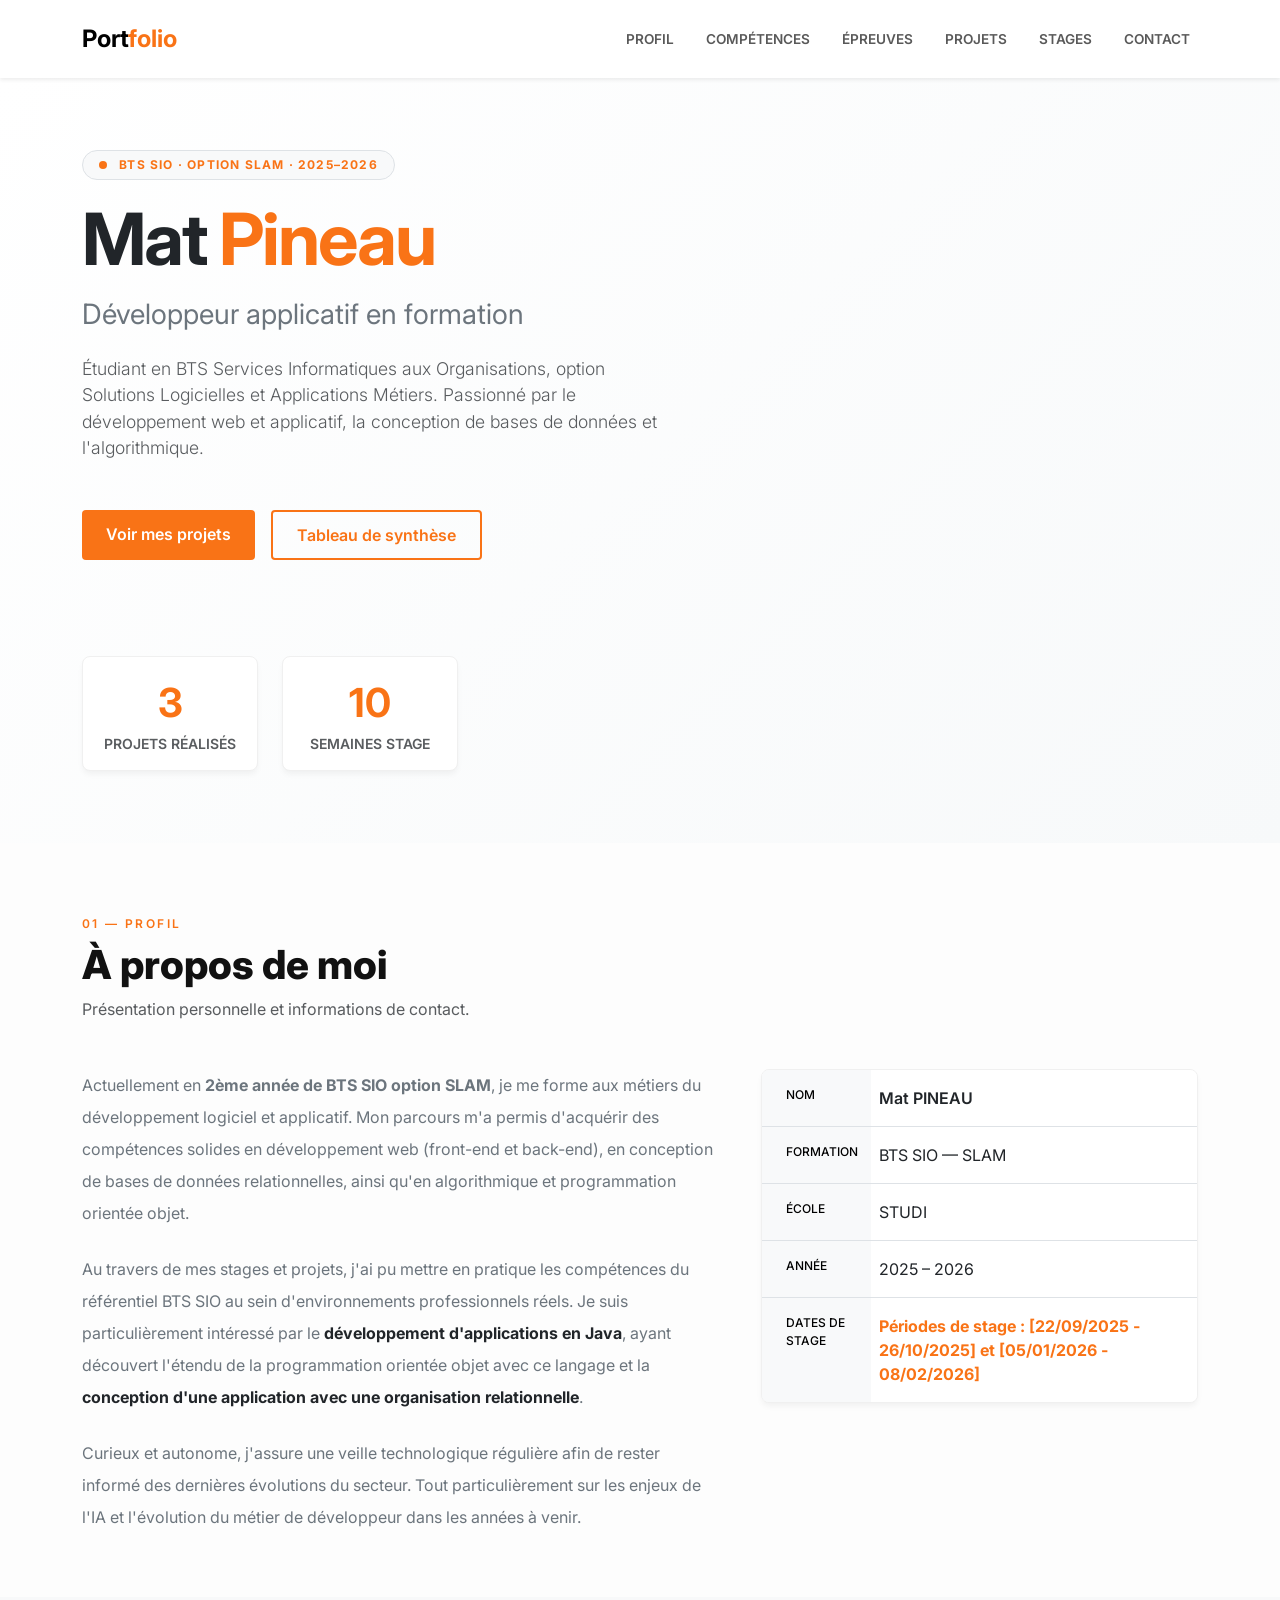
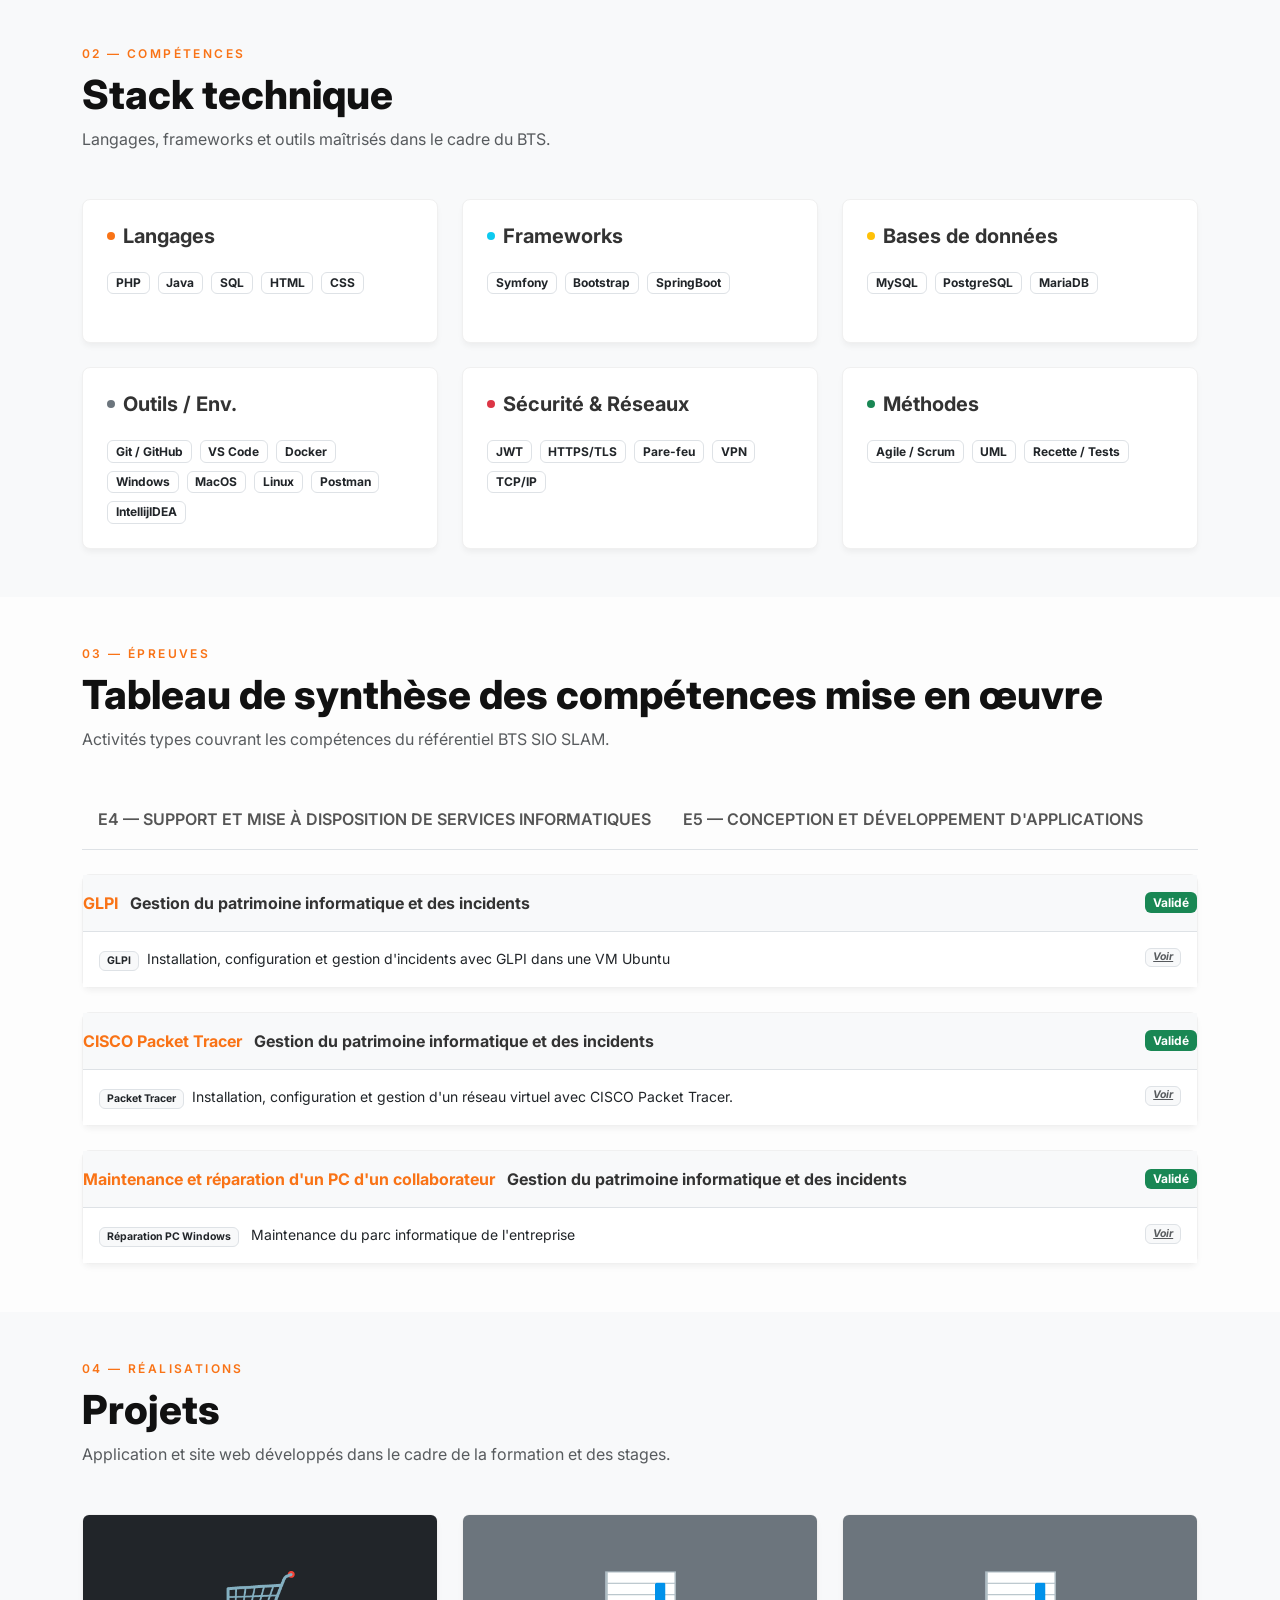
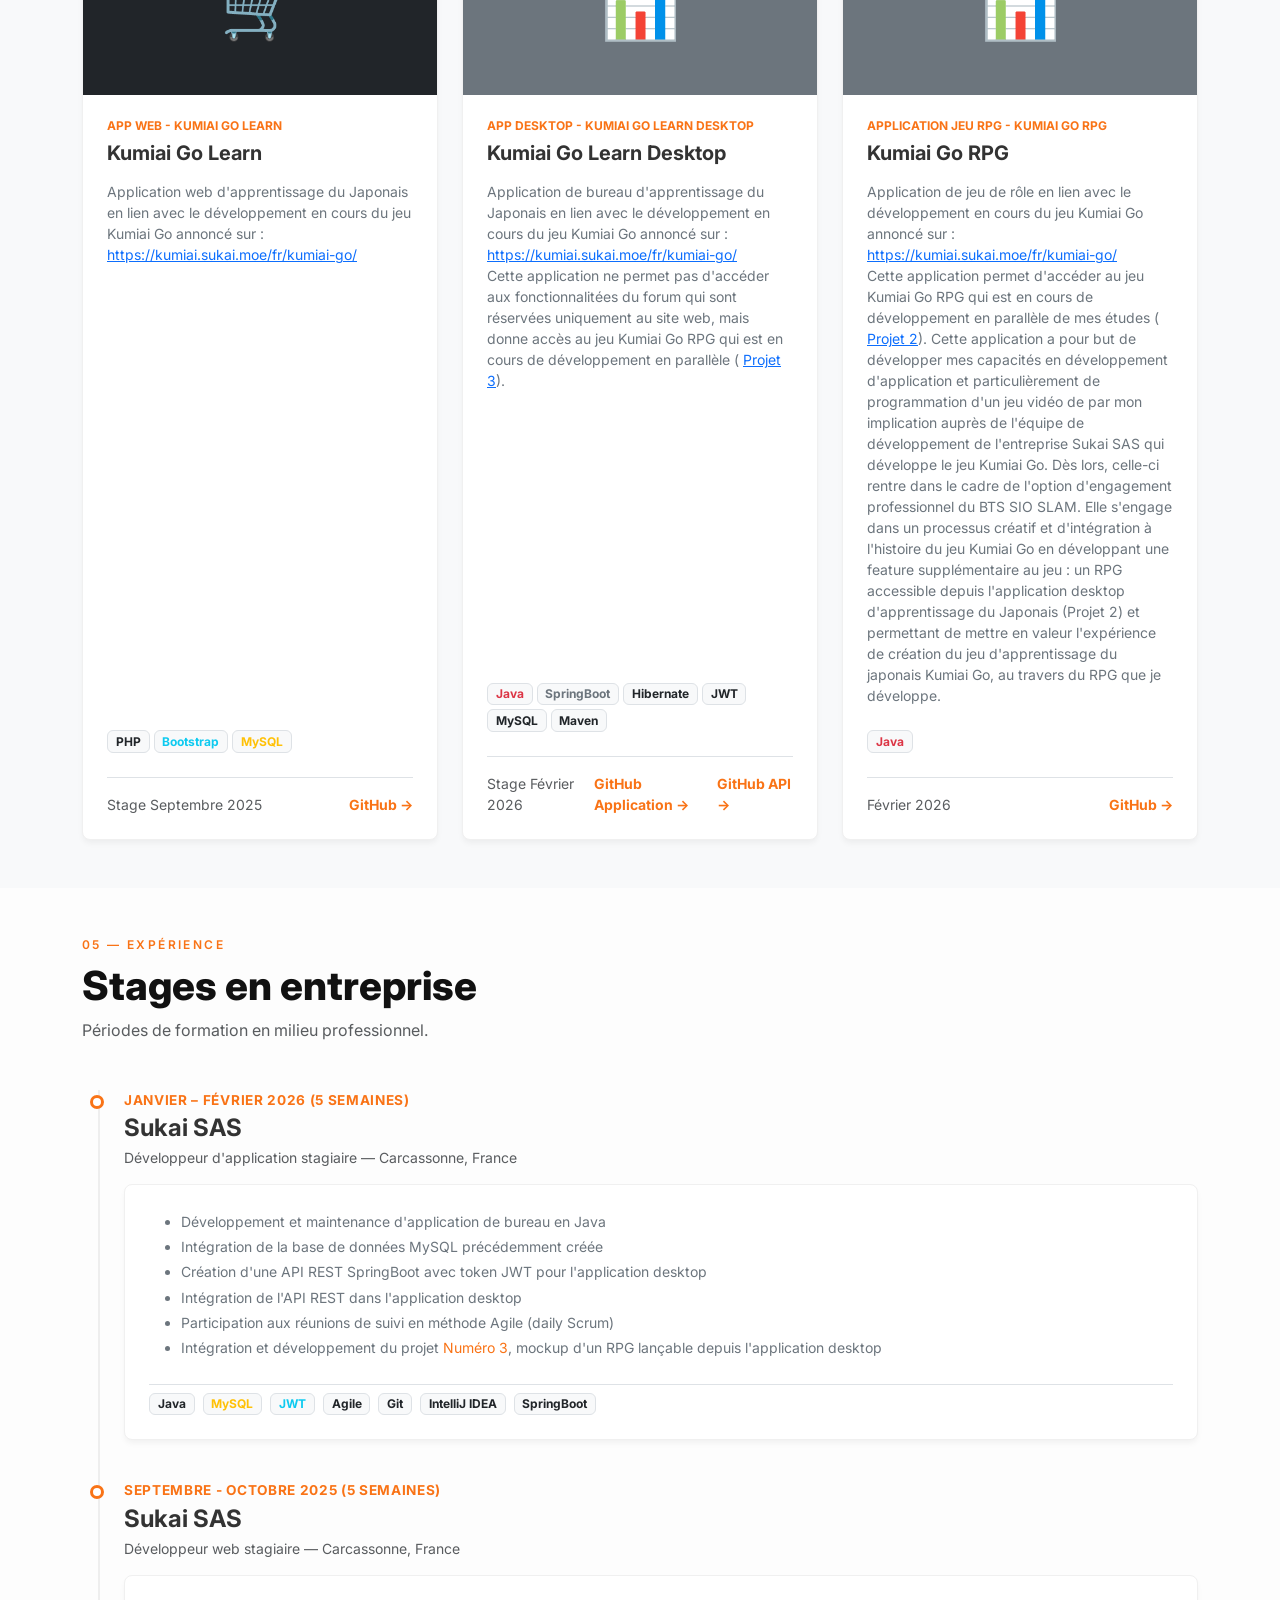
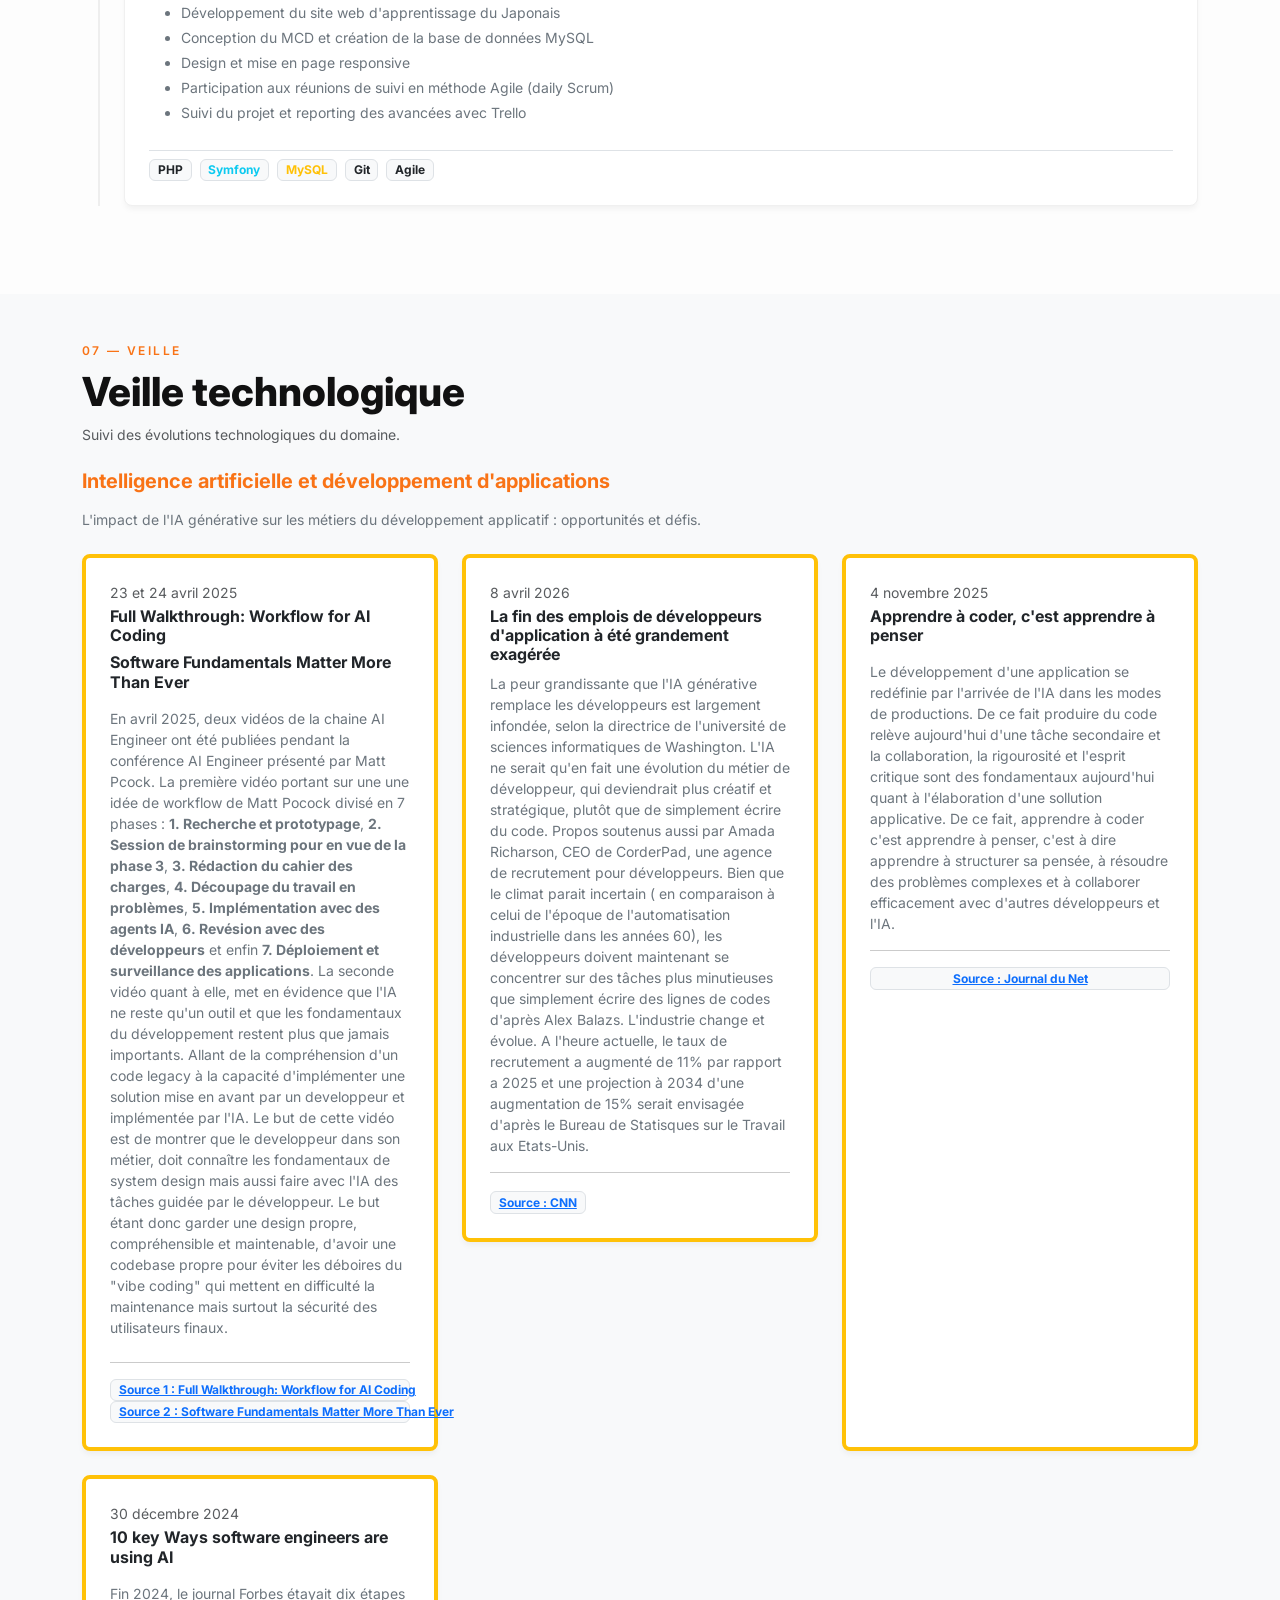
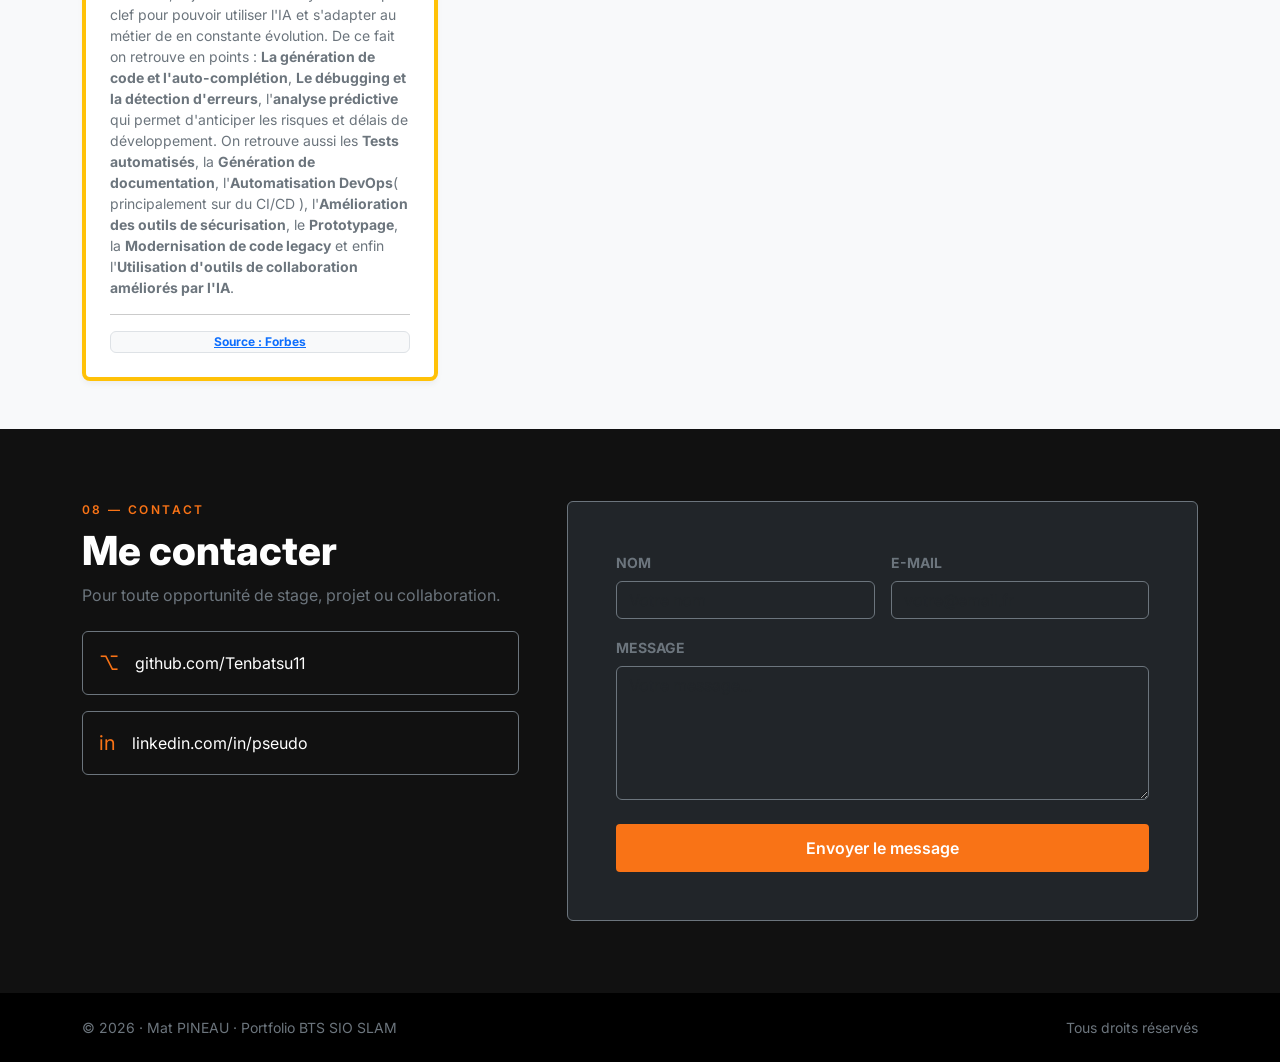
==== commit 20be177c: "added: new AI-related video content and descriptions to the projects section" ====
--- a/index.html
+++ b/index.html
@@ -705,6 +705,28 @@
           <p class="text-secondary small mb-4">L'impact de l'IA générative sur les métiers du développement applicatif : opportunités et défis.</p>
 
           <div class="row row-cols-1 row-cols-md-2 row-cols-lg-3 g-4">
+
+            <div class="col">
+              <div class="custom-card p-4 border-start border-warning border-4 h-100 d-flex flex-column">
+                <div class="text-muted small mb-1">23 et 24 avril 2025</div>
+                <h6 class="fw-bold"><a href="https://www.youtube.com/watch?v=-QFHIoCo-Ko&list=LL&index=1&t=67s" class="text-decoration-none text-dark">Full Walkthrough: Workflow for AI Coding</a></h6>
+                <h6 class="fw-bold"><a href="https://www.youtube.com/watch?v=v4F1gFy-hqg" class="text-decoration-none text-dark"> Software Fundamentals Matter More Than Ever</a></h6>
+                <p class="text-secondary small mb-0 mt-2">
+                  En avril 2025, deux vidéos de la chaine AI Engineer ont été publiées pendant la conférence AI Engineer présenté par Matt Pcock. La première vidéo portant sur une une idée de workflow de Matt Pocock divisé en 7 phases : 
+                  <strong>1. Recherche et prototypage</strong>, <strong>2. Session de brainstorming pour en vue de la phase 3</strong>, 
+                  <strong>3. Rédaction du cahier des charges</strong>, <strong>4. Découpage du travail en problèmes</strong>, <strong>5. Implémentation avec des agents IA</strong>, <strong>6. Revésion avec des développeurs</strong> et enfin 
+                  <strong>7. Déploiement et surveillance des applications</strong>.
+                  La seconde vidéo quant à elle, met en évidence que l'IA ne reste qu'un outil et que les fondamentaux du développement restent plus que jamais importants. Allant de la compréhension d'un code legacy à la capacité d'implémenter une solution 
+                  mise en avant par un developpeur et implémentée par l'IA. Le but de cette vidéo est de montrer que le developpeur dans son métier, doit connaître les fondamentaux de system design mais aussi faire avec l'IA des tâches guidée par le développeur.
+                  Le but étant donc garder une design propre, compréhensible et maintenable, d'avoir une codebase propre pour éviter les déboires du "vibe coding" qui mettent en difficulté la maintenance mais surtout la sécurité des utilisateurs finaux.
+                 </p> 
+                <p class="text-secondary small mb-0 mt-2">
+            <hr>
+            <span class="justify-content-center badge bg-light border text-dark"><a href="https://www.youtube.com/watch?v=-QFHIoCo-Ko&list=LL&index=1&t=67s">Source 1 : Full Walkthrough: Workflow for AI Coding</a></span>
+            <span class="justify-content-center badge bg-light border text-dark"><a href="https://www.youtube.com/watch?v=v4F1gFy-hqg">Source 2 : Software Fundamentals Matter More Than Ever</a></span>
+              </div>
+            </div>
+            
             <div class="col">
             <div class="custom-card p-4 border-start border-warning border-4">
               <div class="text-muted small mb-1">8 avril 2026</div>
@@ -743,6 +765,7 @@
             <span class="justify-content-center badge bg-light border text-dark"><a href="https://www.forbes.com/sites/allbusiness/2024/12/30/10-key-ways-software-engineers-are-using-ai/">Source : Forbes</a></span>
               </div>
             </div>
+
         </div>
         </div>
 
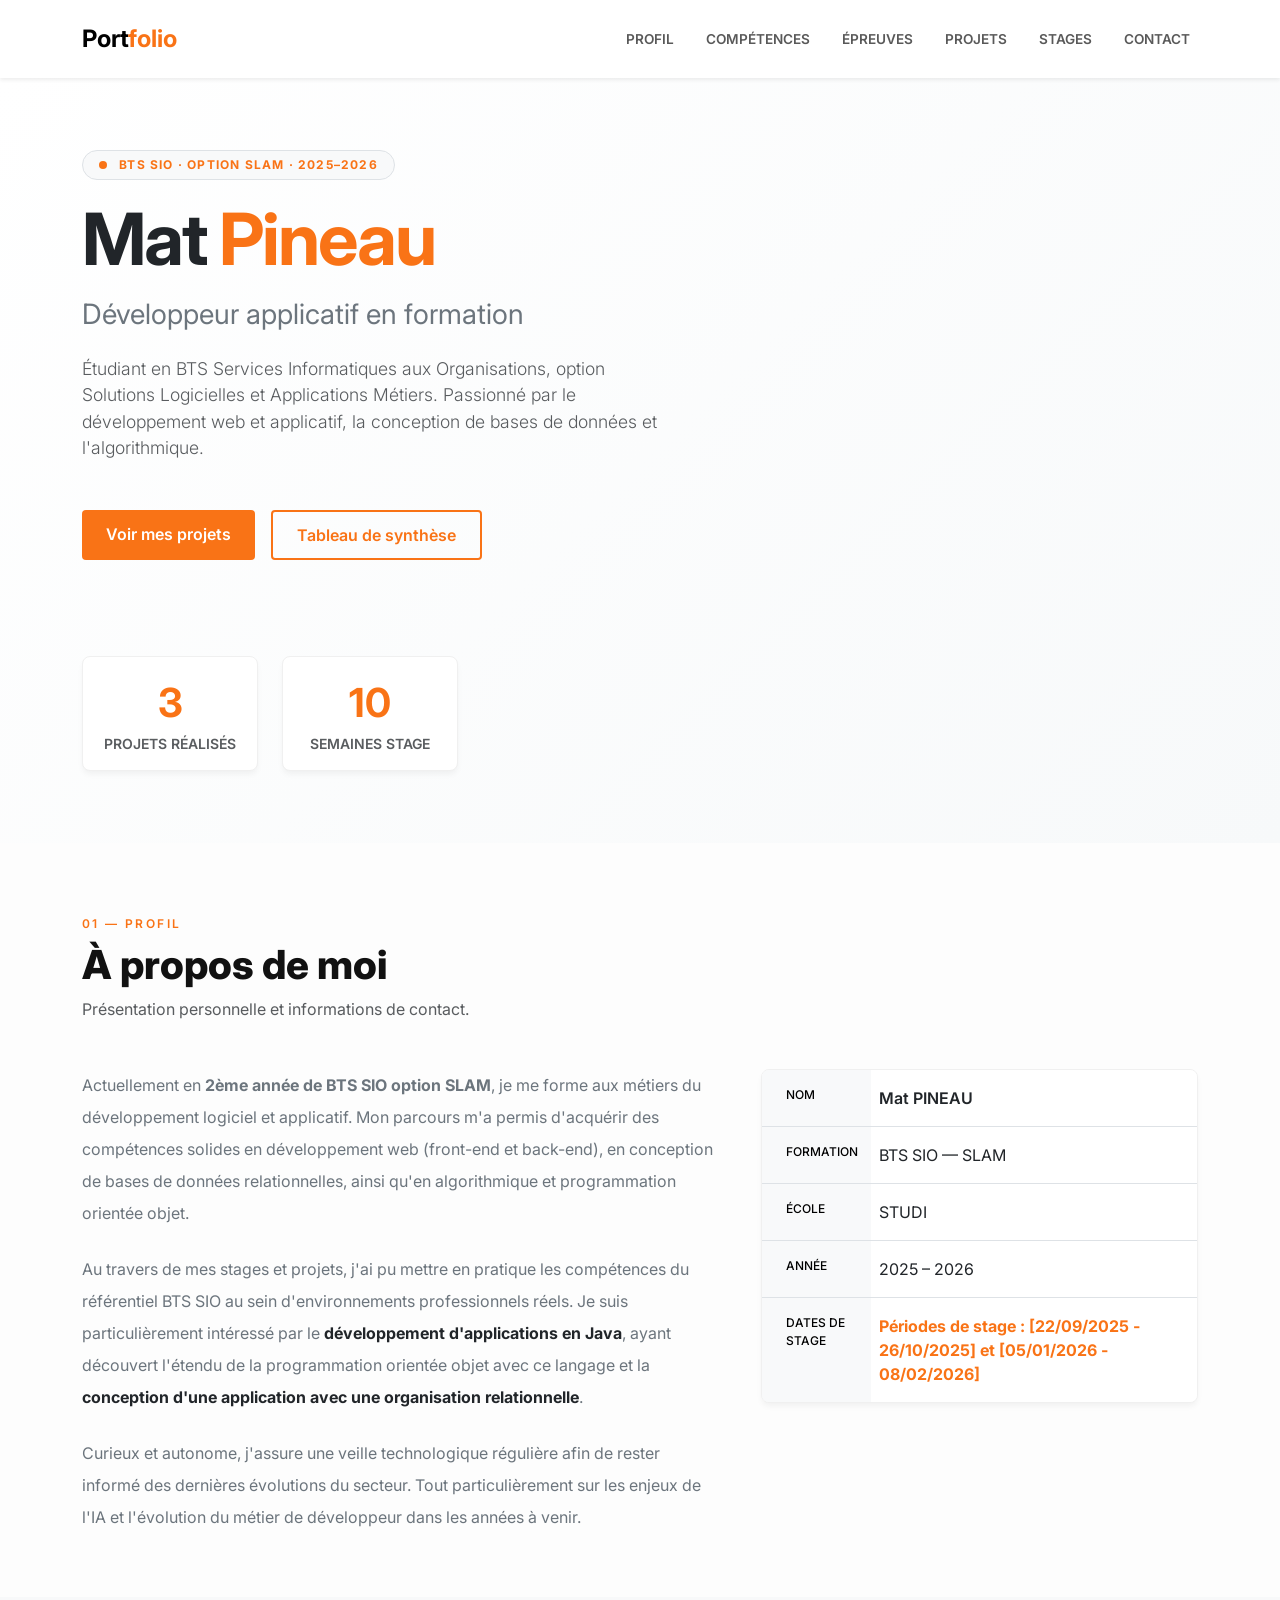
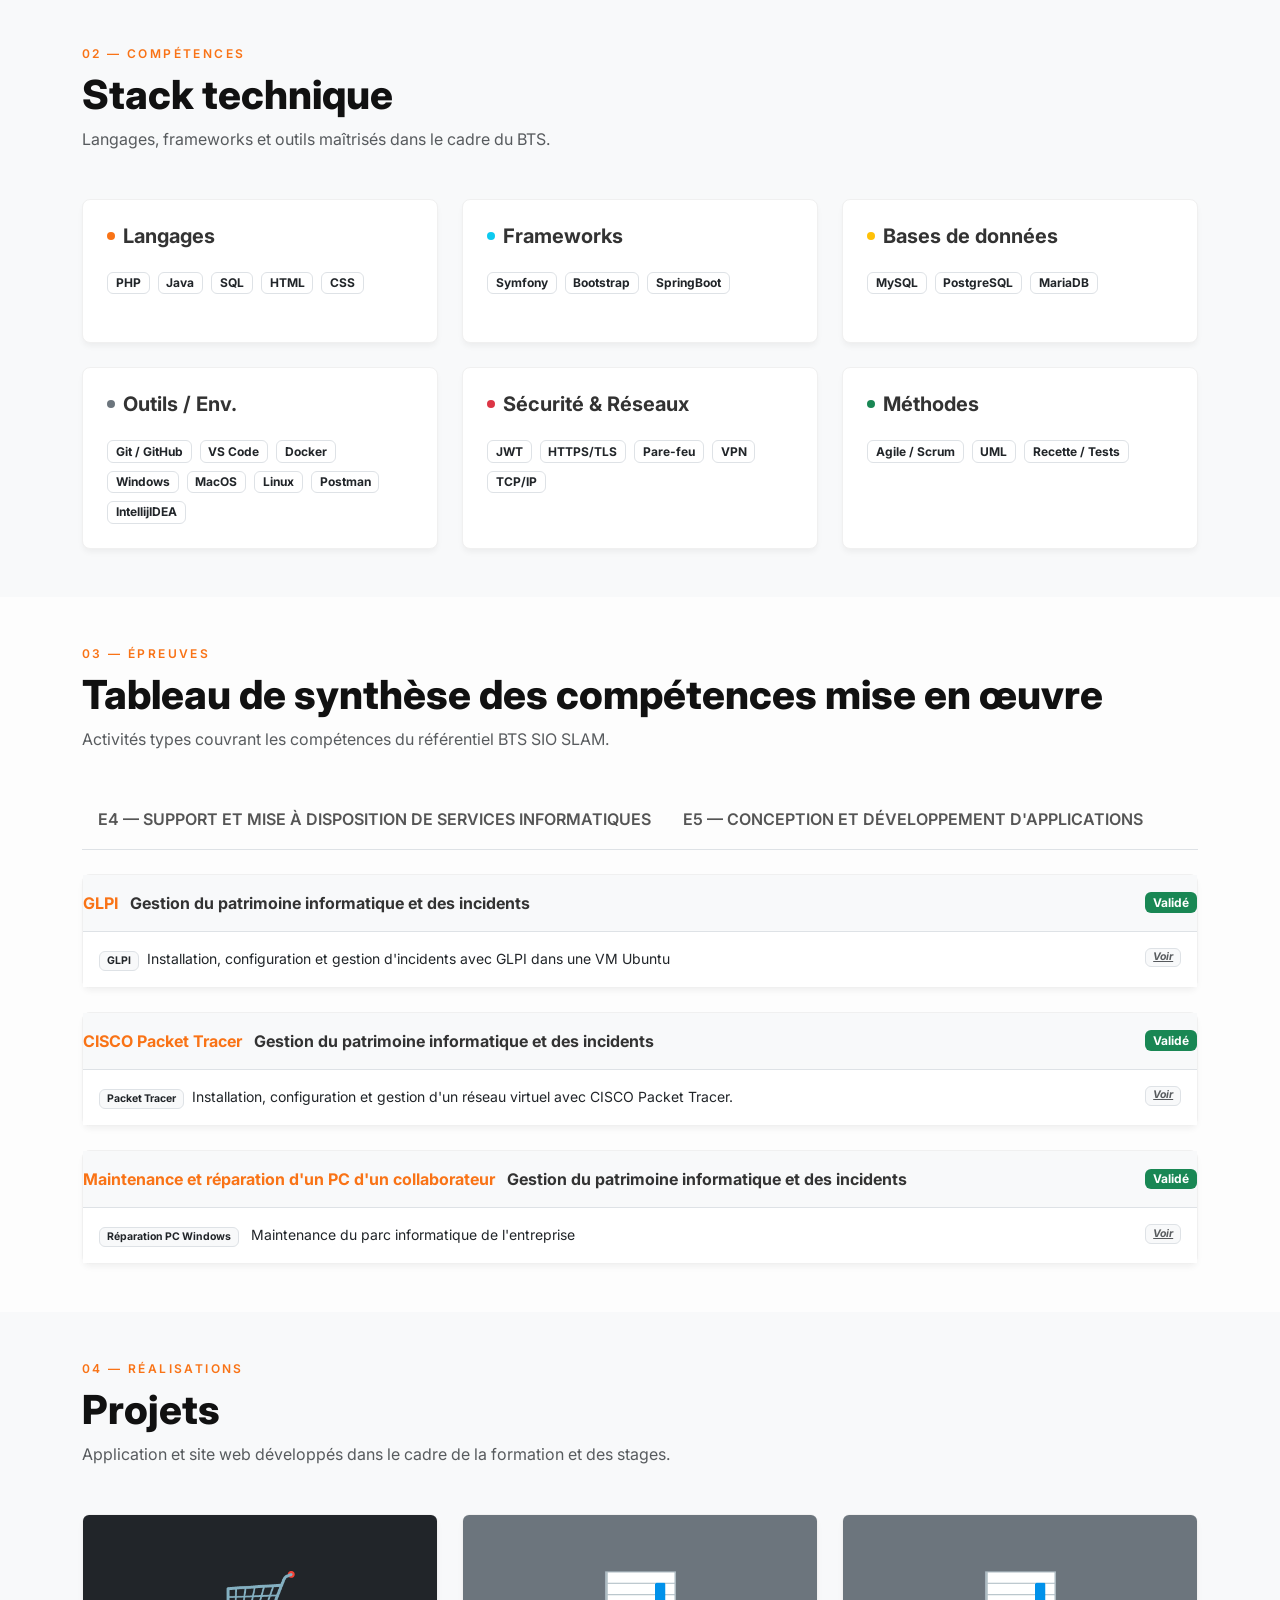
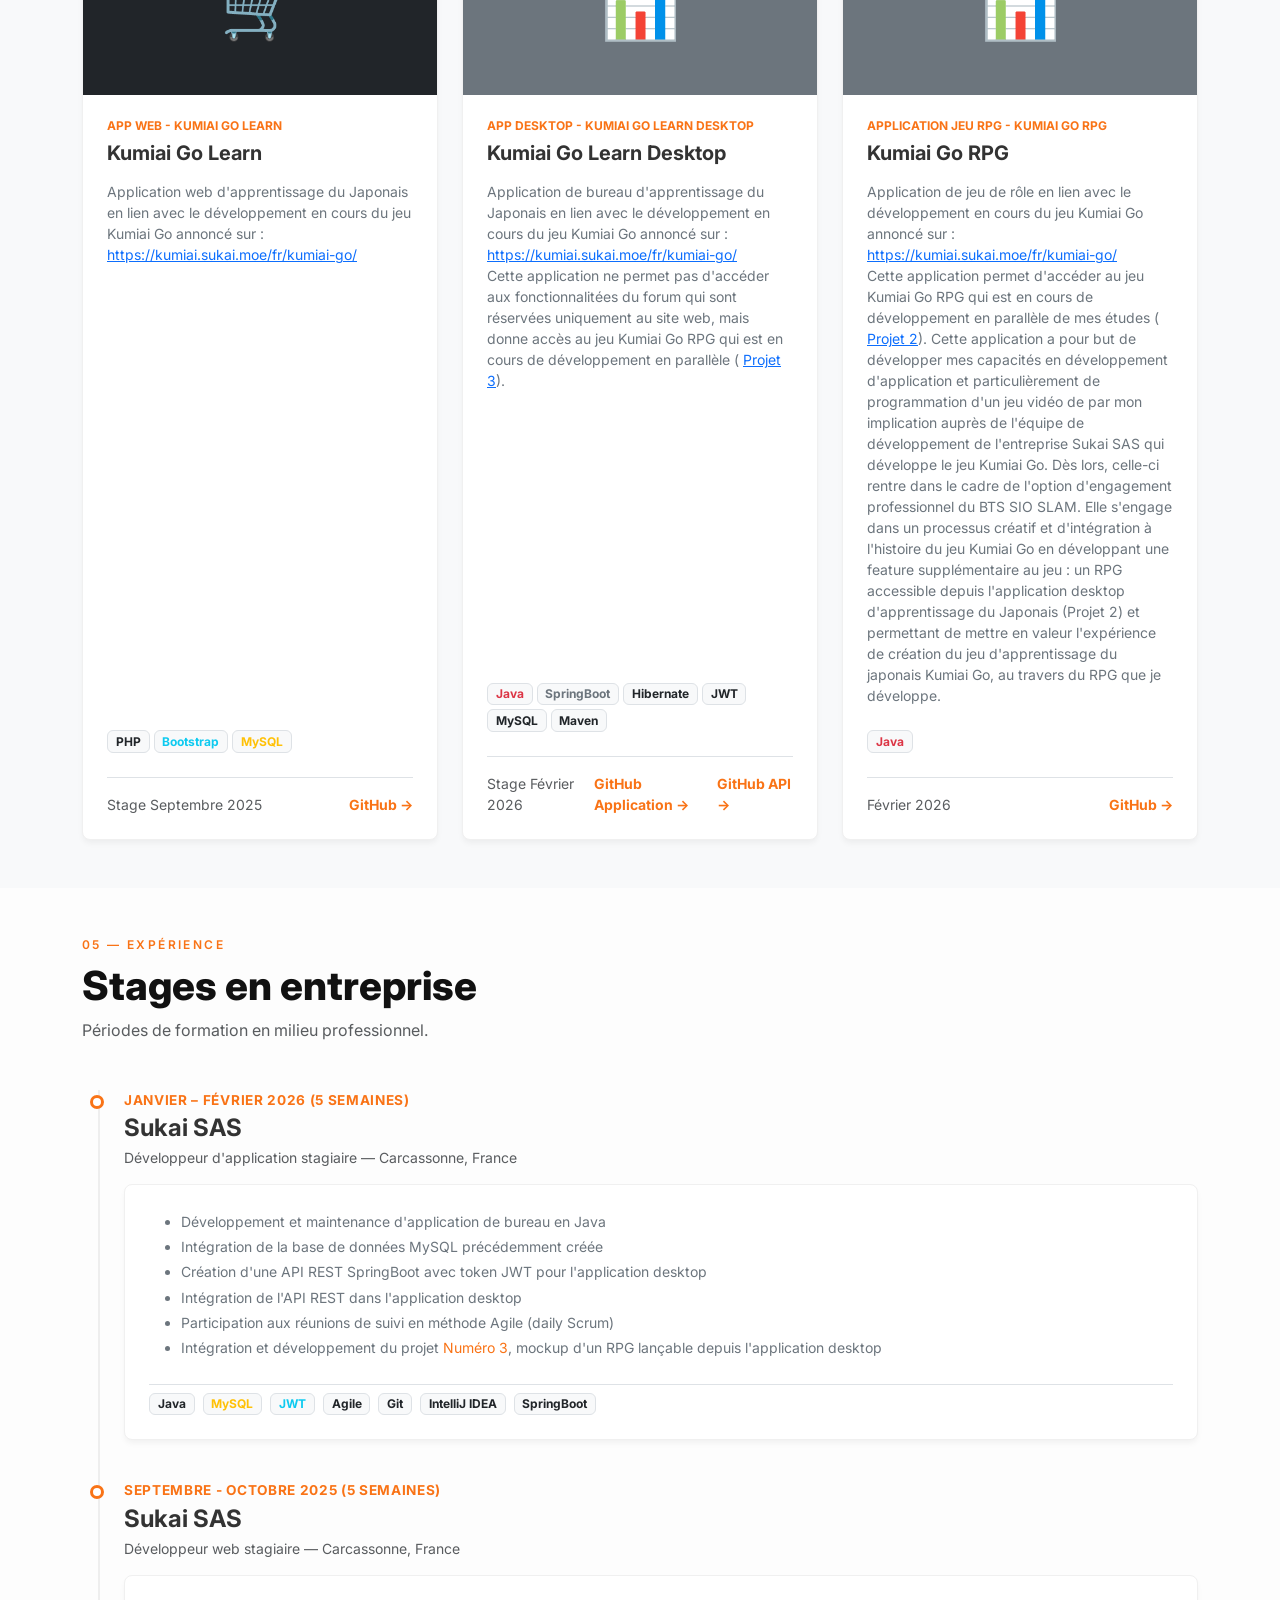
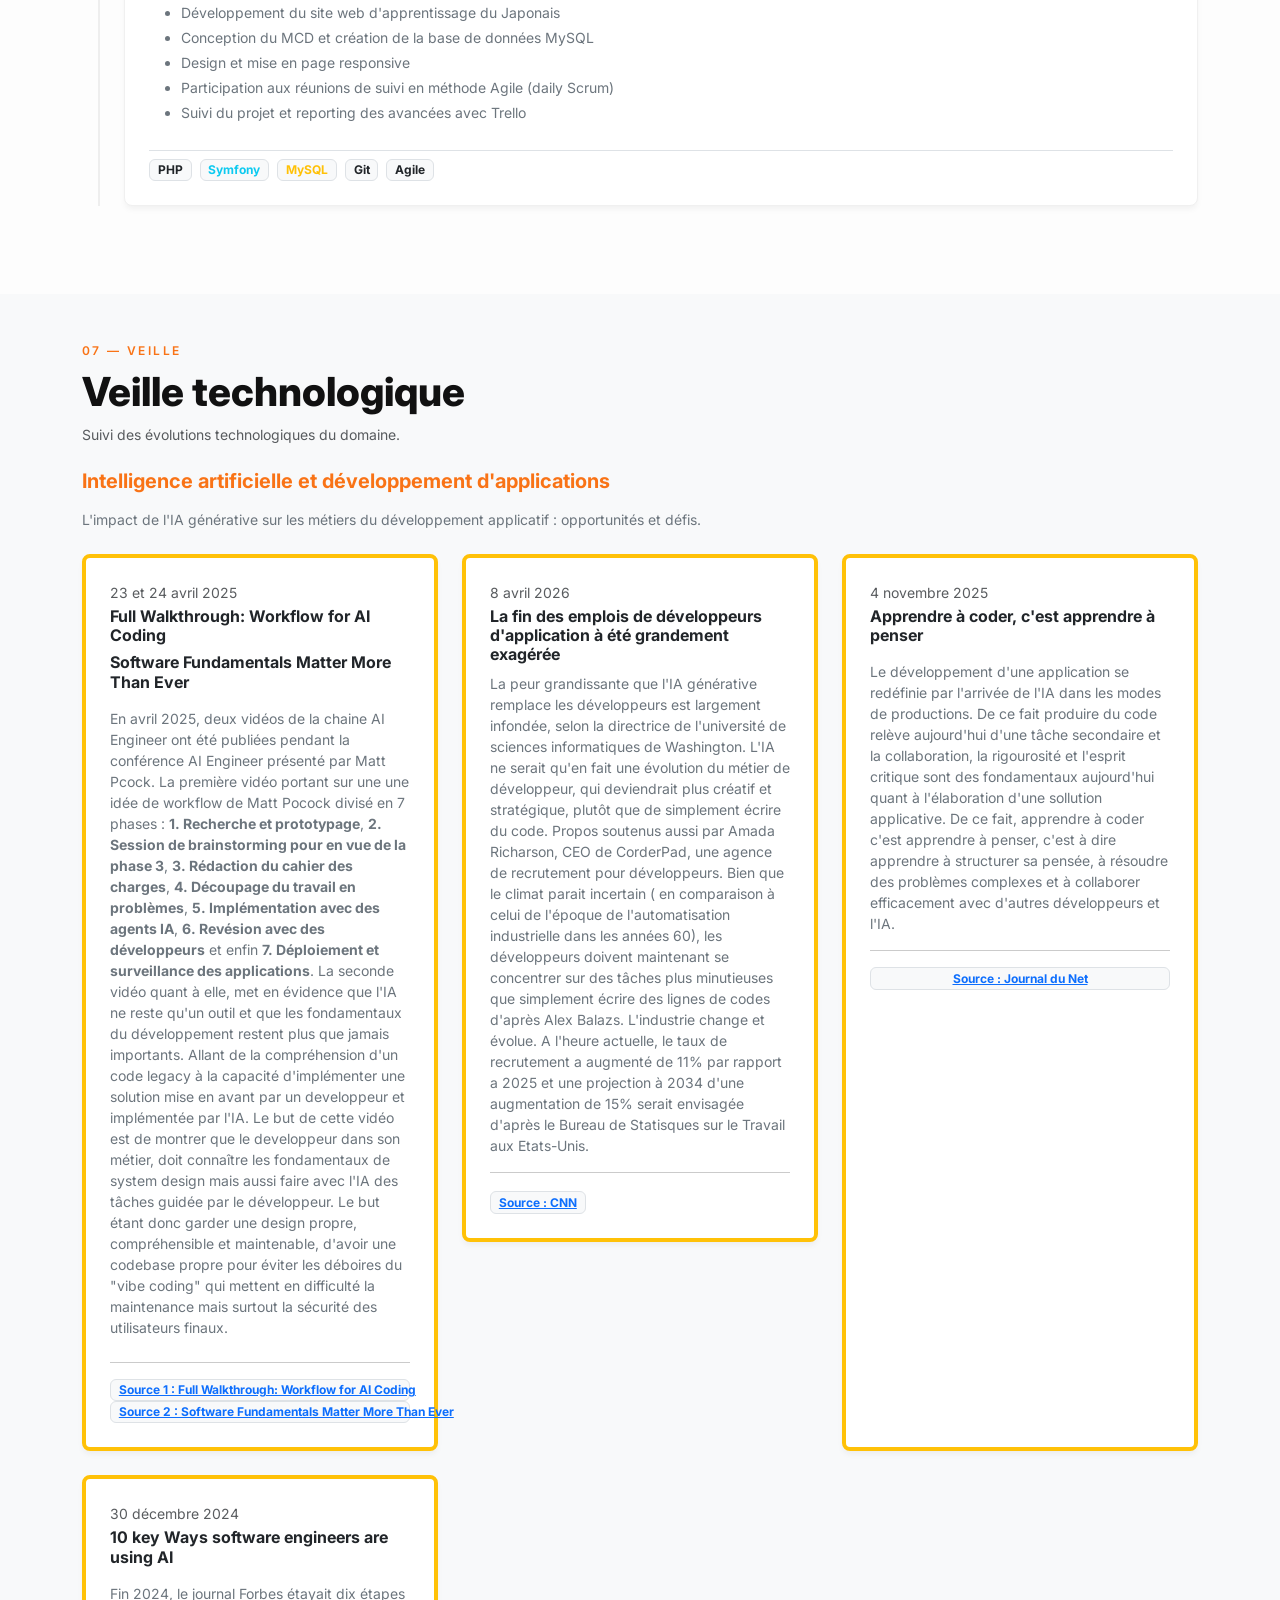
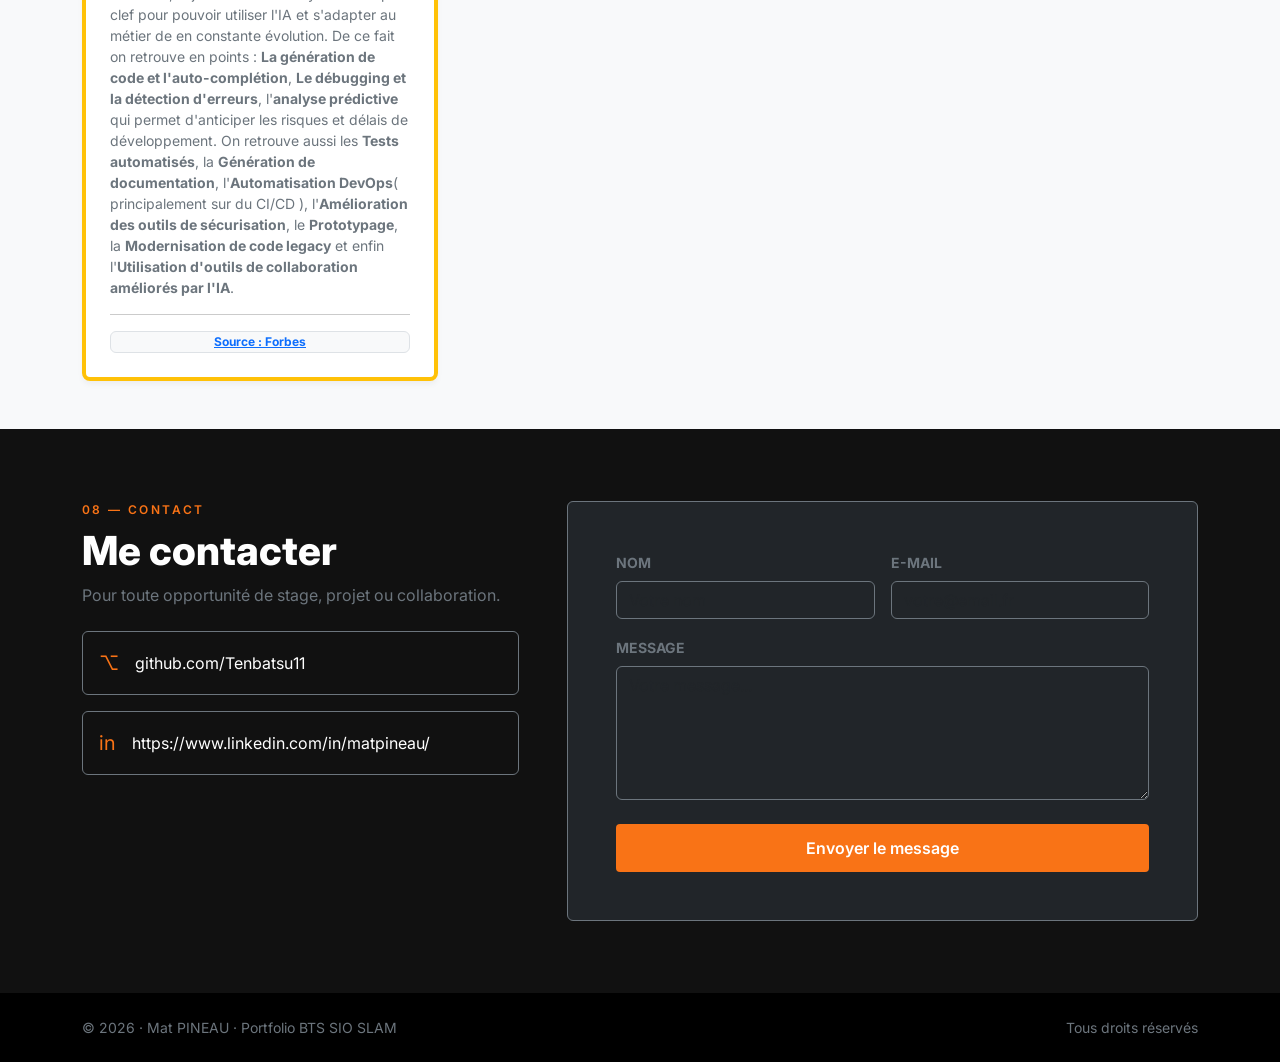
==== commit 7dcad646: "modified: updated LinkedIn profile link in the footer section" ====
--- a/index.html
+++ b/index.html
@@ -792,7 +792,7 @@
             <li>
               <a href="https://linkedin.com/in/pseudo"
                 class="text-decoration-none text-white d-flex align-items-center gap-3 p-3 border border-secondary rounded hover-bg-dark">
-                <span class="fs-5 text-orange">in</span> linkedin.com/in/pseudo
+                <span class="fs-5 text-orange">in</span> https://www.linkedin.com/in/matpineau/
               </a>
             </li>
           </ul>
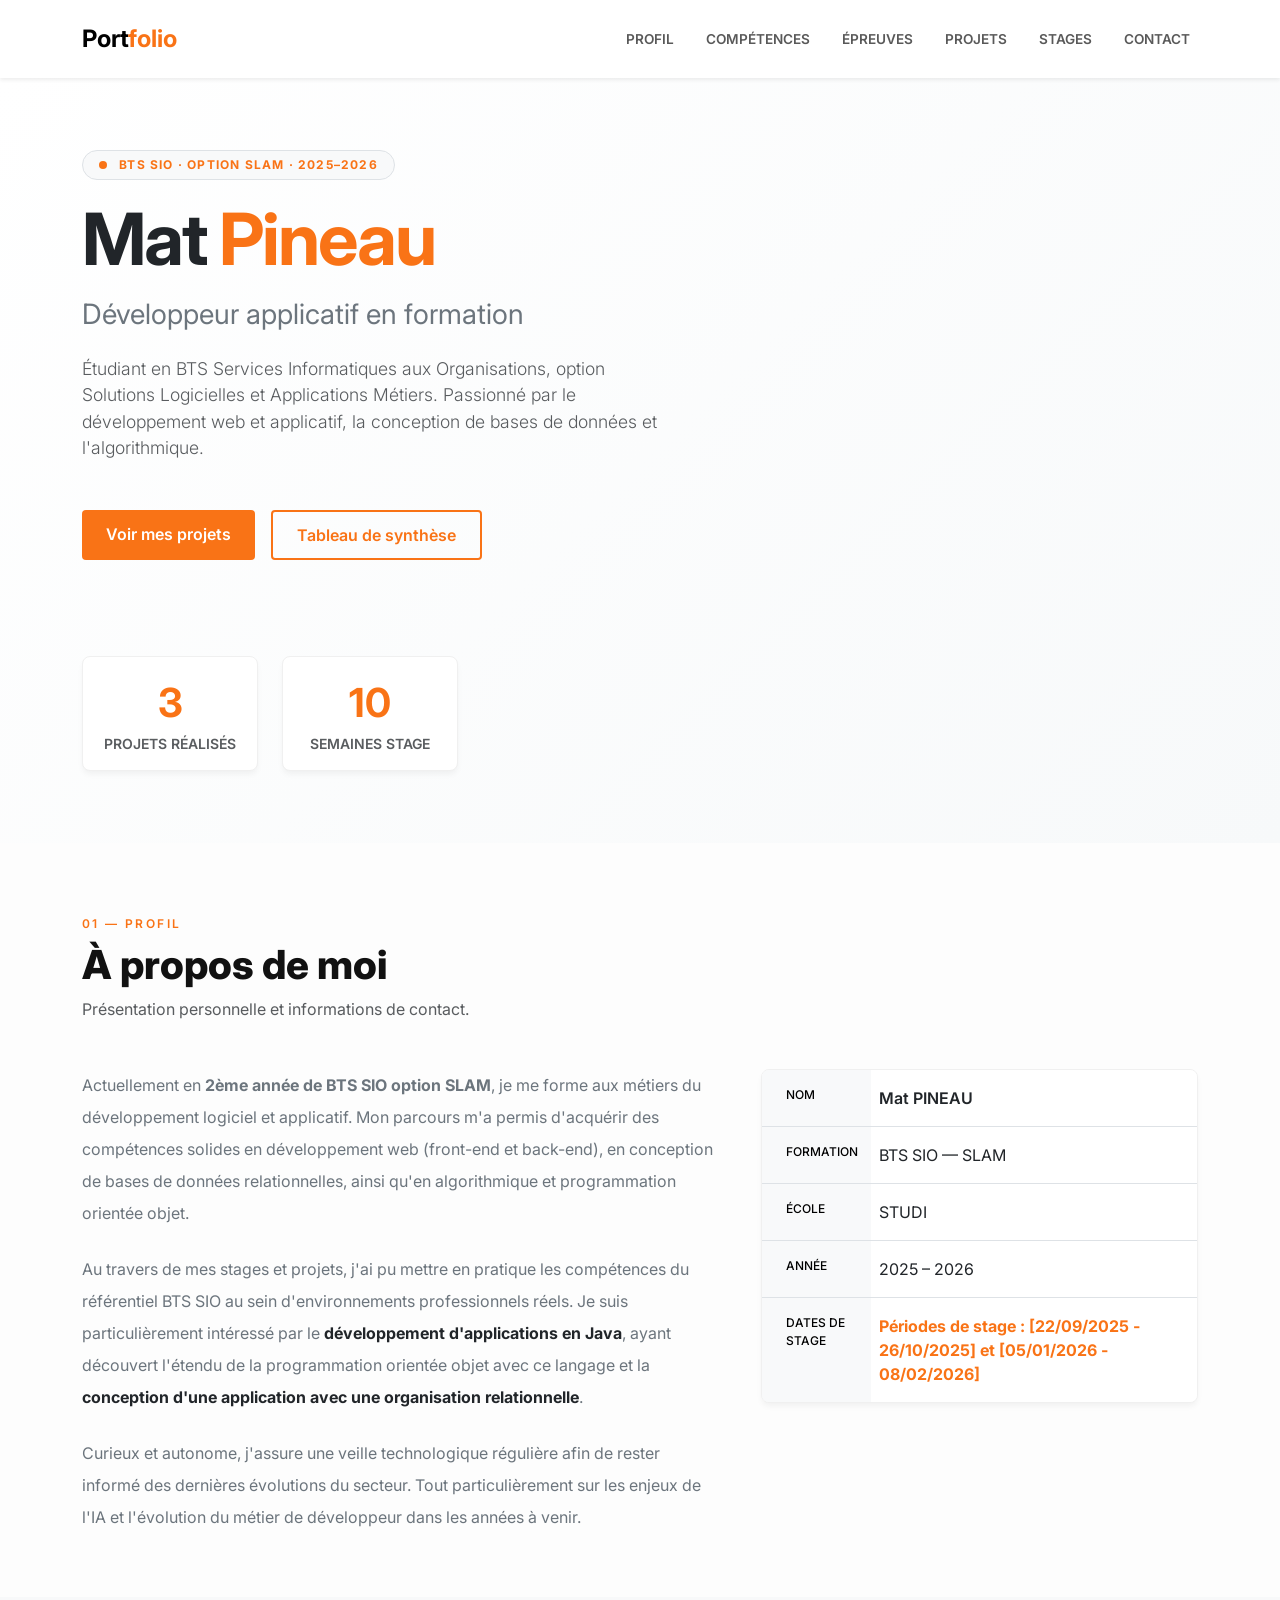
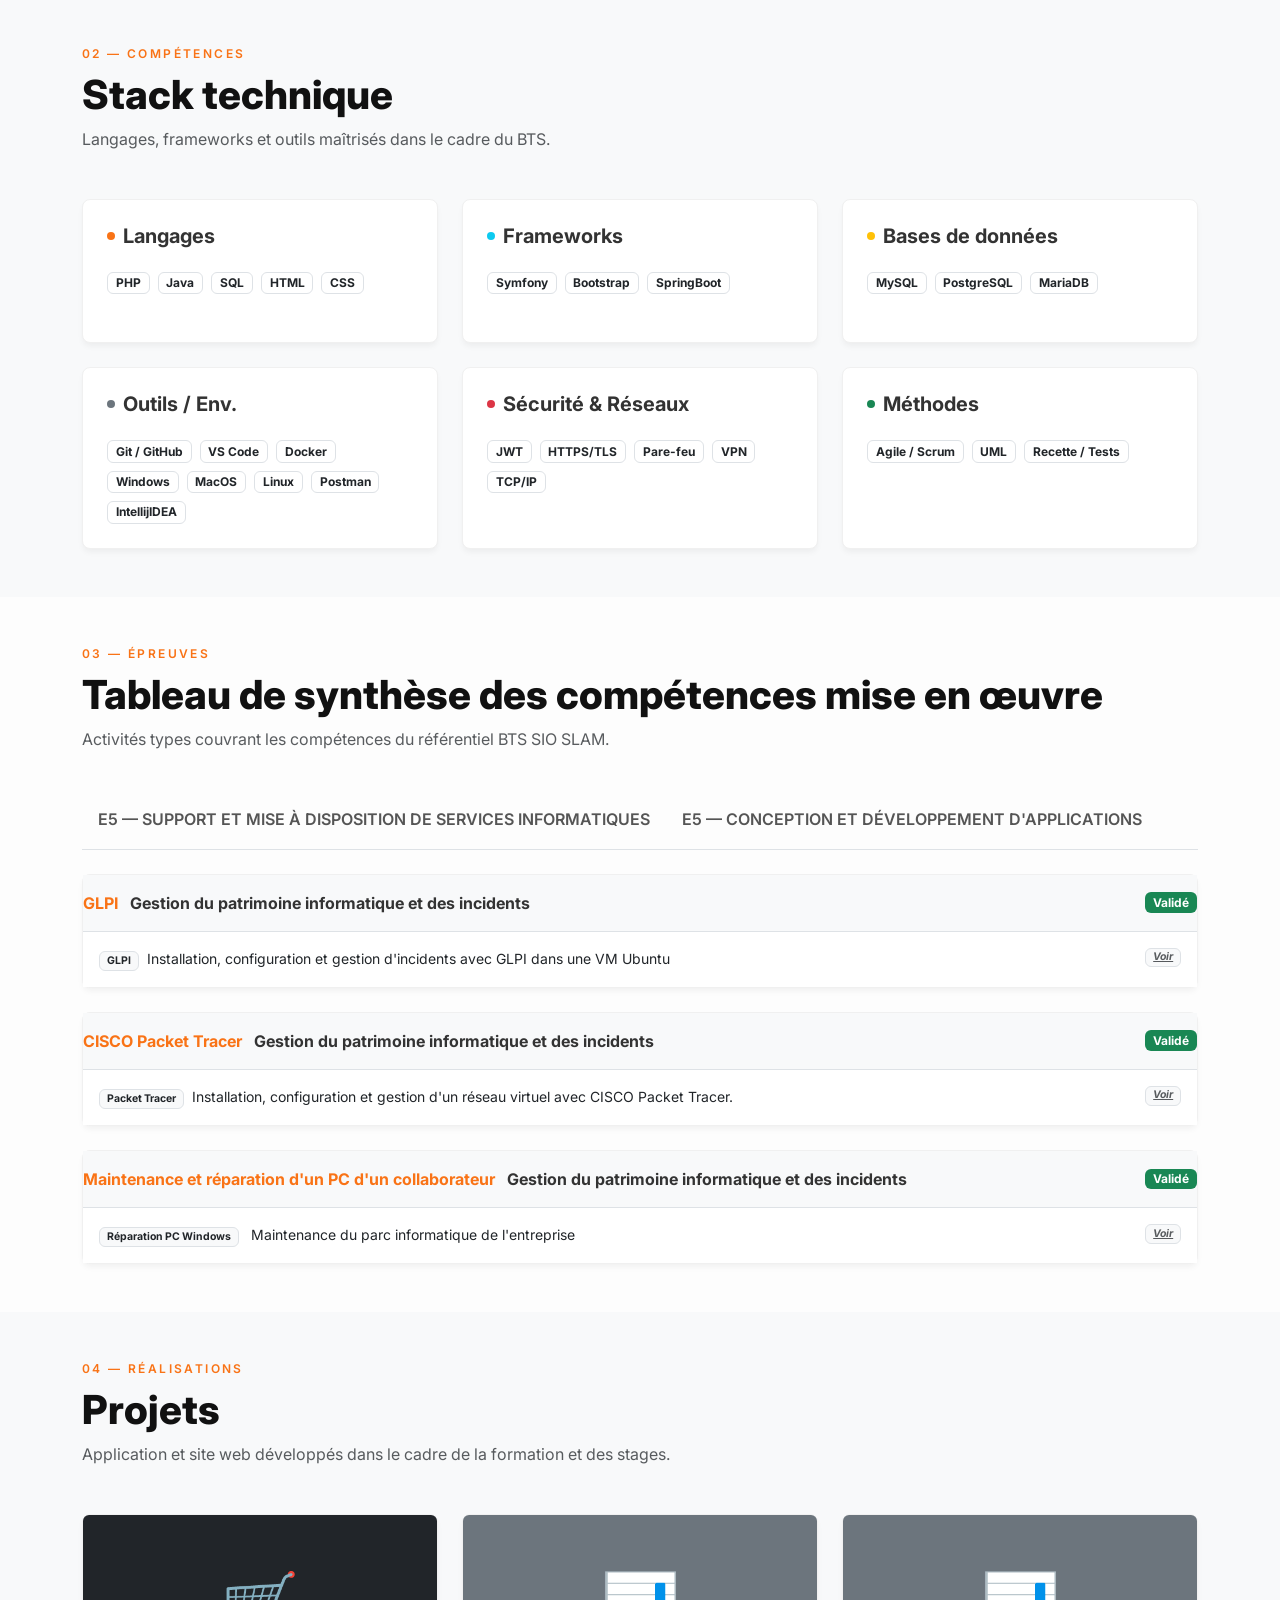
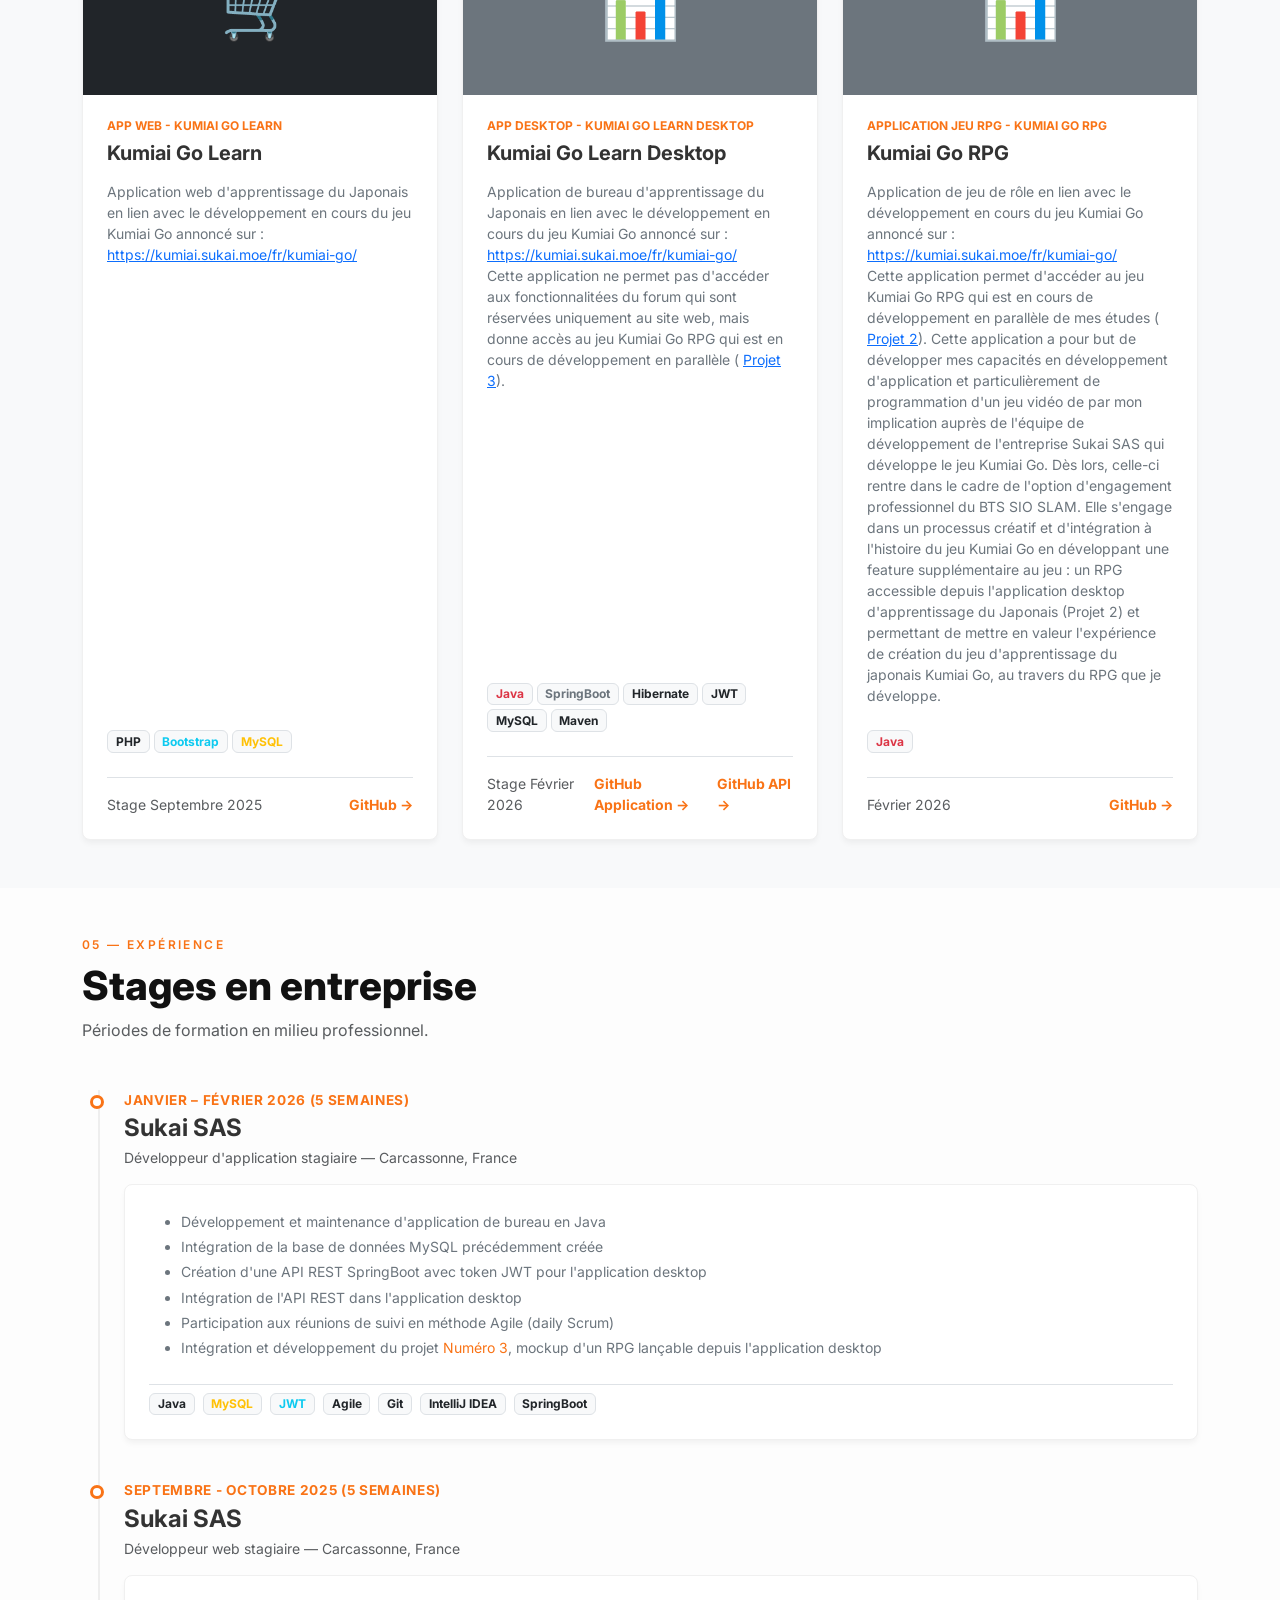
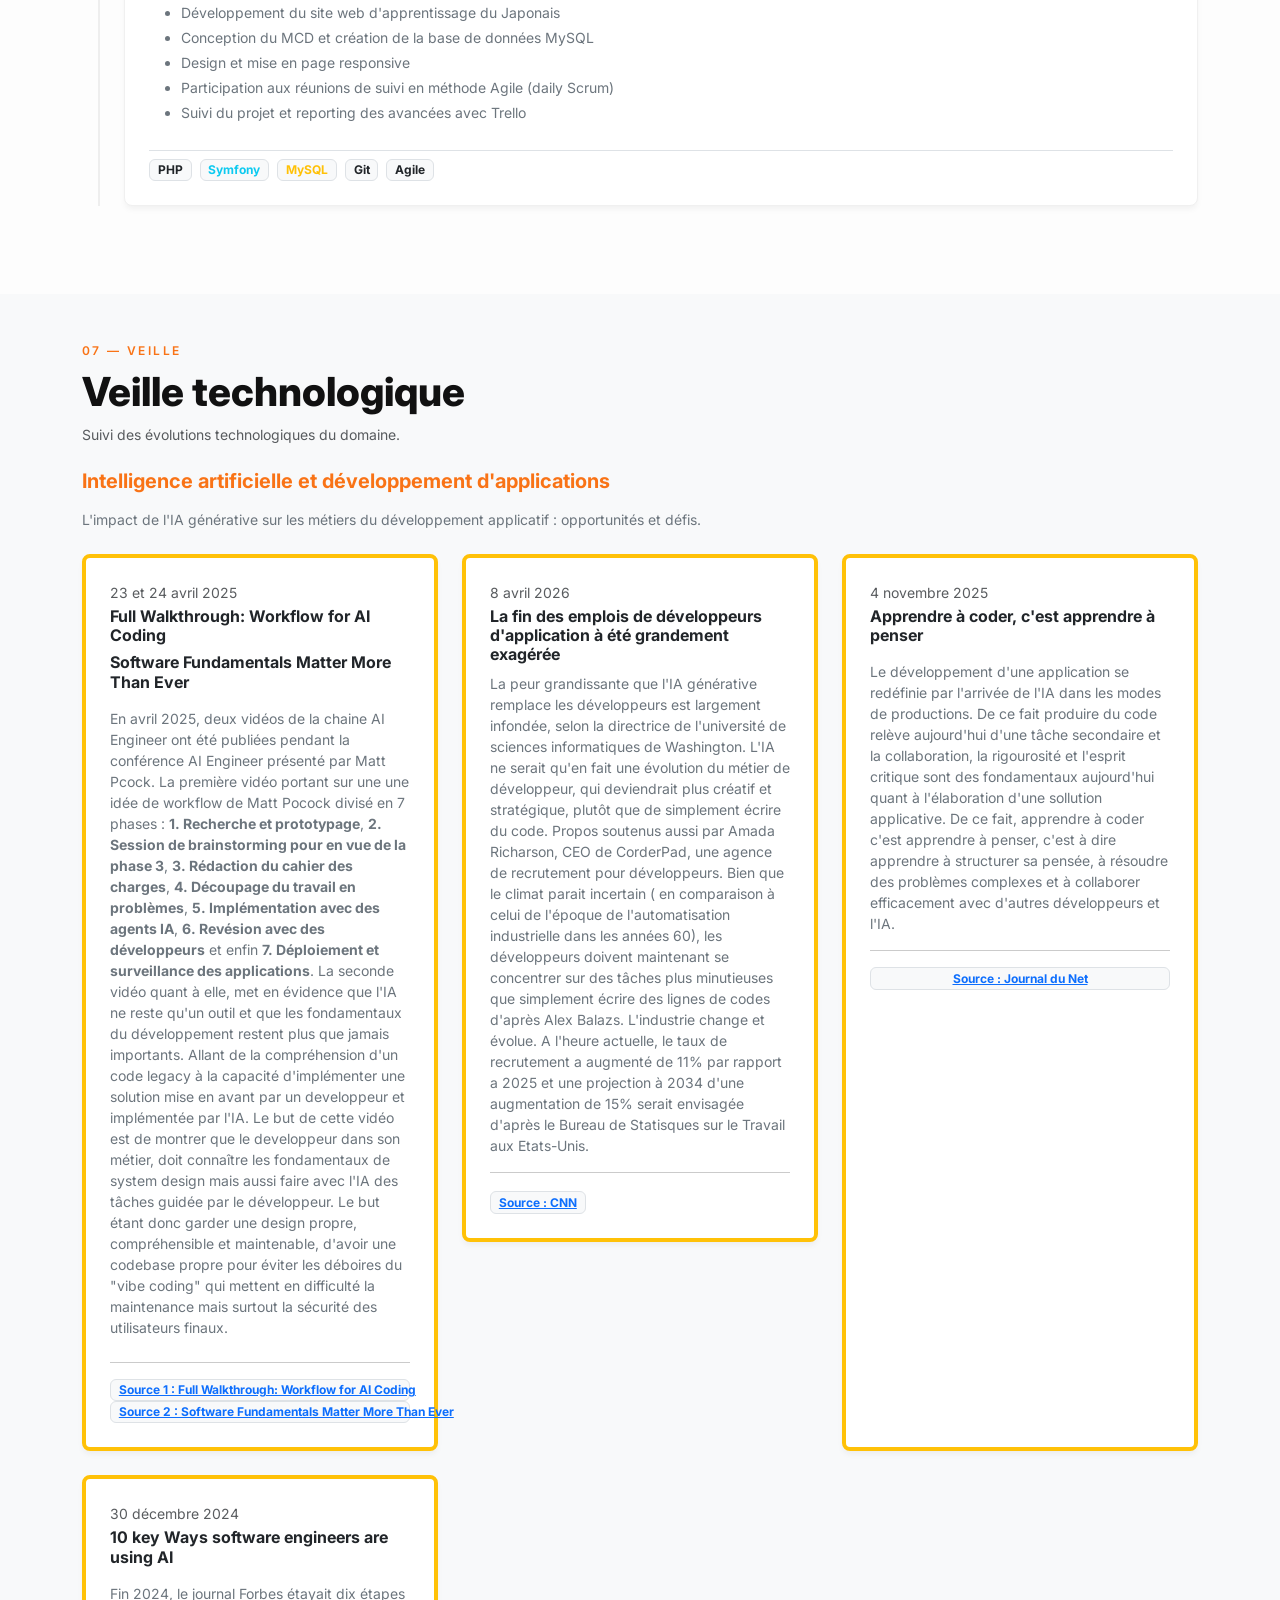
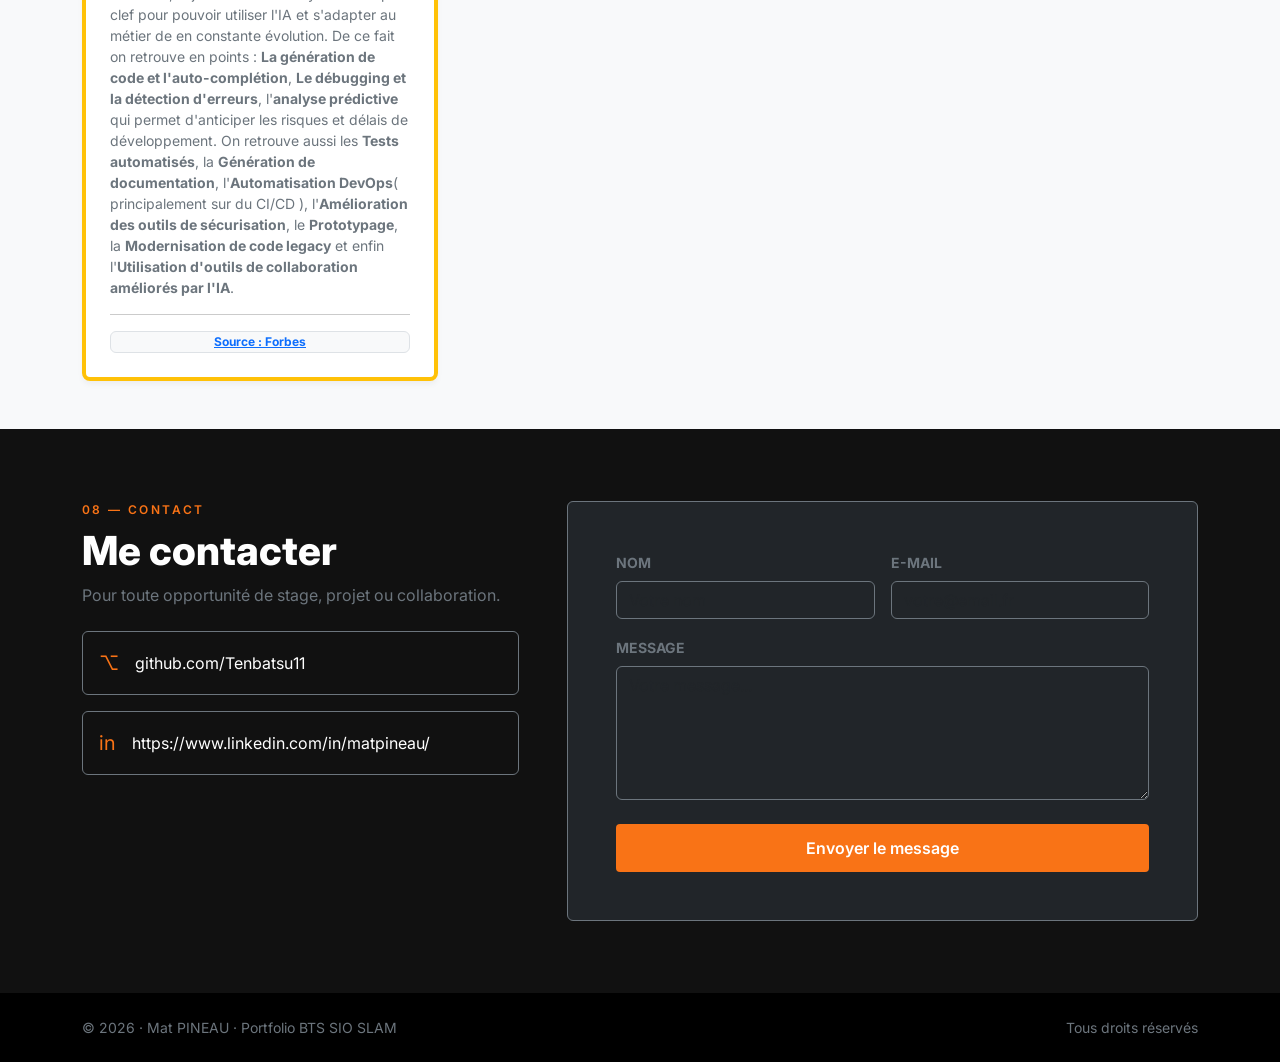
==== commit 7708b1cd: "modified: updated project labels from E4 to E5 in GLPI, Packet Tracer, and repair1 pages" ====
--- a/index.html
+++ b/index.html
@@ -389,8 +389,8 @@
 
       <ul class="nav nav-pills mb-4 border-bottom pb-2" id="epreuves-tab" role="tablist">
         <li class="nav-item" role="presentation">
-          <button class="nav-link text-uppercase fs-6" id="e4-tab" data-bs-toggle="pill" data-bs-target="#e4"
-            type="button" role="tab" aria-controls="e4" aria-selected="false">E4 — Support et mise à disposition de services informatiques</button>
+          <button class="nav-link text-uppercase fs-6" id="e5-tab" data-bs-toggle="pill" data-bs-target="#e5"
+            type="button" role="tab" aria-controls="e5" aria-selected="false">E5 — Support et mise à disposition de services informatiques</button>
         </li>
         <li class="nav-item" role="presentation">
           <button class="nav-link text-uppercase fs-6" id="e5-tab" data-bs-toggle="pill" data-bs-target="#e5"
@@ -399,8 +399,8 @@
       </ul>
 
       <div class="tab-content" id="epreuves-tabContent">
-        <!-- E4 Panel -->
-        <div class="tab-pane fade show active" id="e4" role="tabpanel" aria-labelledby="e4-tab">
+        <!-- E5 Panel -->
+        <div class="tab-pane fade show active" id="e5" role="tabpanel" aria-labelledby="e5-tab">
           <div class="row g-4">
             <!-- B1.1 -->
             <div class="col-12">
@@ -459,14 +459,14 @@
           </div>
         </div>
 
-        <!-- E5 Panel -->
-        <div class="tab-pane fade" id="e5" role="tabpanel" aria-labelledby="e5-tab">
+        <!-- E6 Panel -->
+        <div class="tab-pane fade" id="e6" role="tabpanel" aria-labelledby="e6-tab">
           <div class="row g-4">
             <div class="col-12">
               <div class="custom-card">
                 <div class="card-header bg-light d-flex justify-content-between align-items-center py-3 border-bottom">
                   <div>
-                    <span class="fw-bold text-orange me-2">E5 — B2.1</span>
+                    <span class="fw-bold text-orange me-2">E6 — B2.1</span>
                     <span class="fw-bold">Concevoir et développer une solution applicative</span>
                   </div>
                   <span class="badge bg-success">Validé</span>
@@ -484,7 +484,7 @@
               <div class="custom-card">
                 <div class="card-header bg-light d-flex justify-content-between align-items-center py-3 border-bottom">
                   <div>
-                    <span class="fw-bold text-orange me-2">E4 — B2.3</span>
+                    <span class="fw-bold text-orange me-2">E6 — B2.3</span>
                     <span class="fw-bold">Gérer les données</span>
                   </div>
                   <span class="badge bg-success">Validé</span>
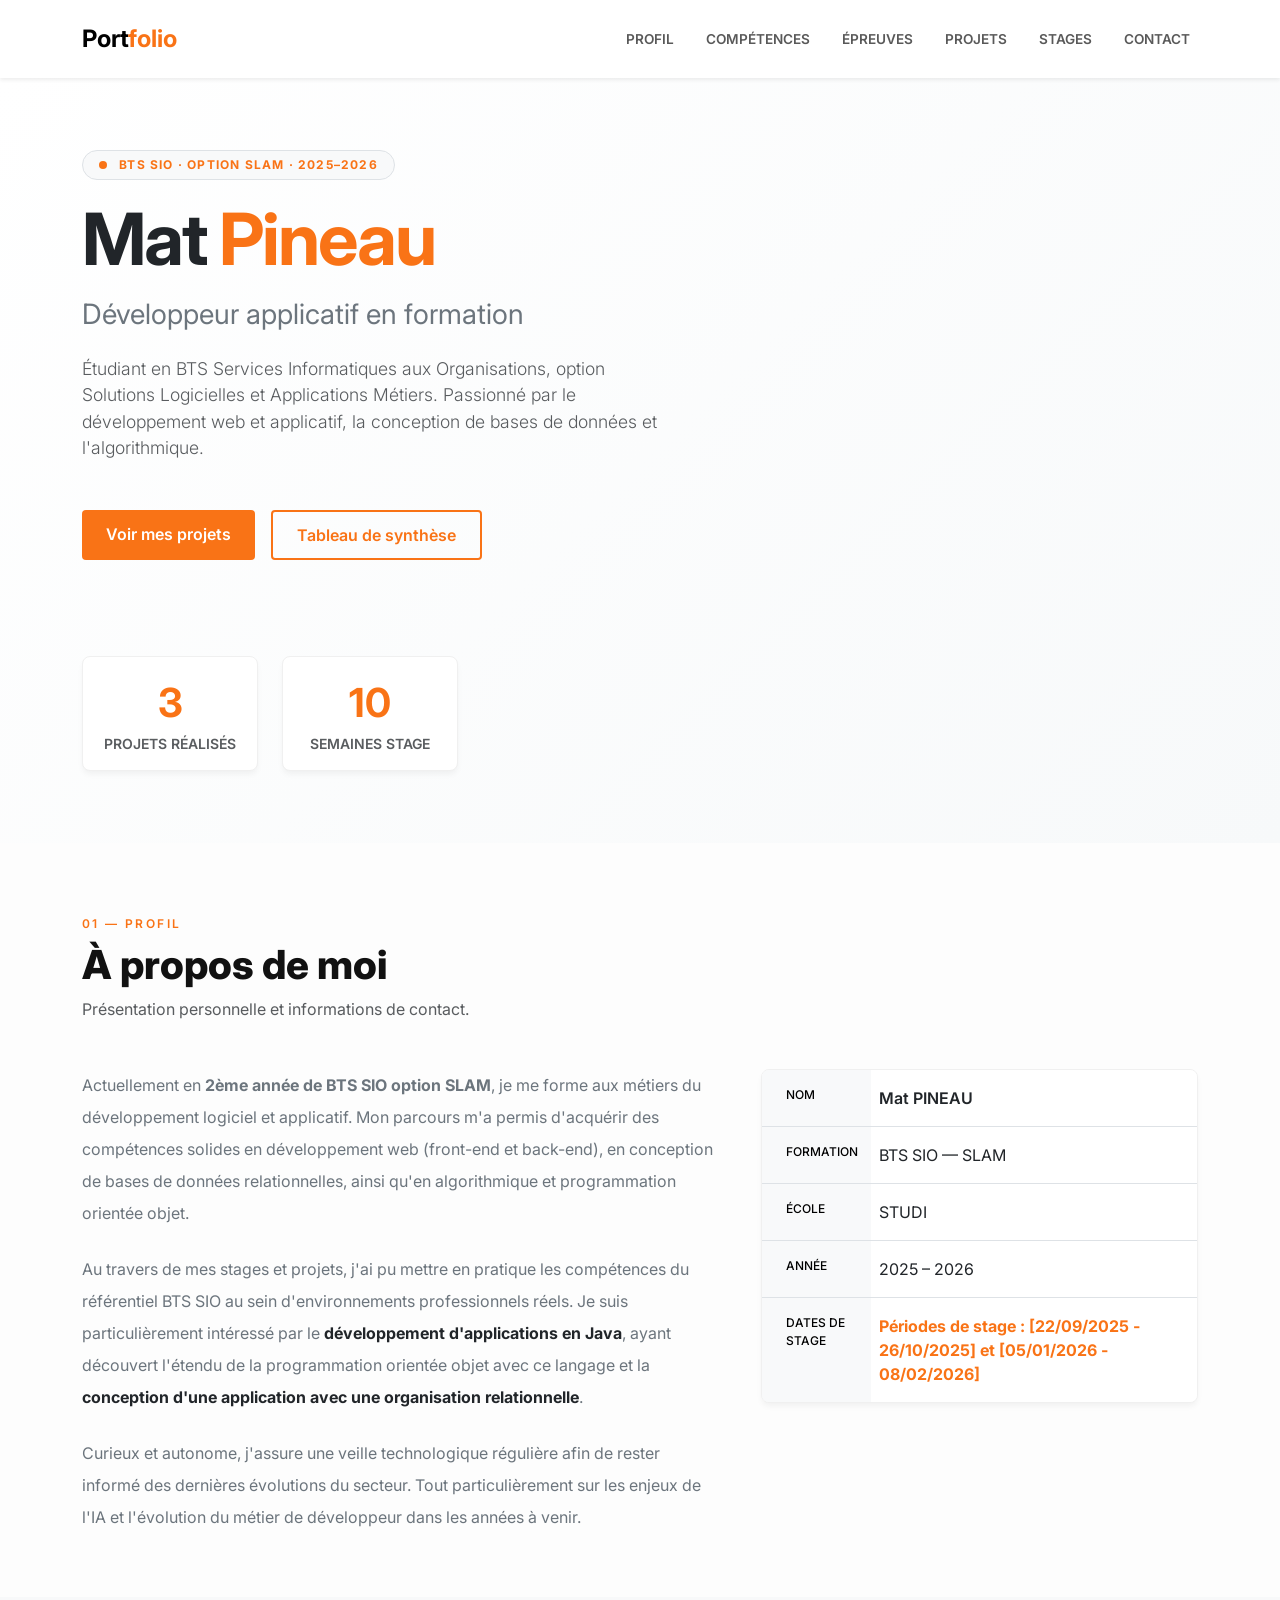
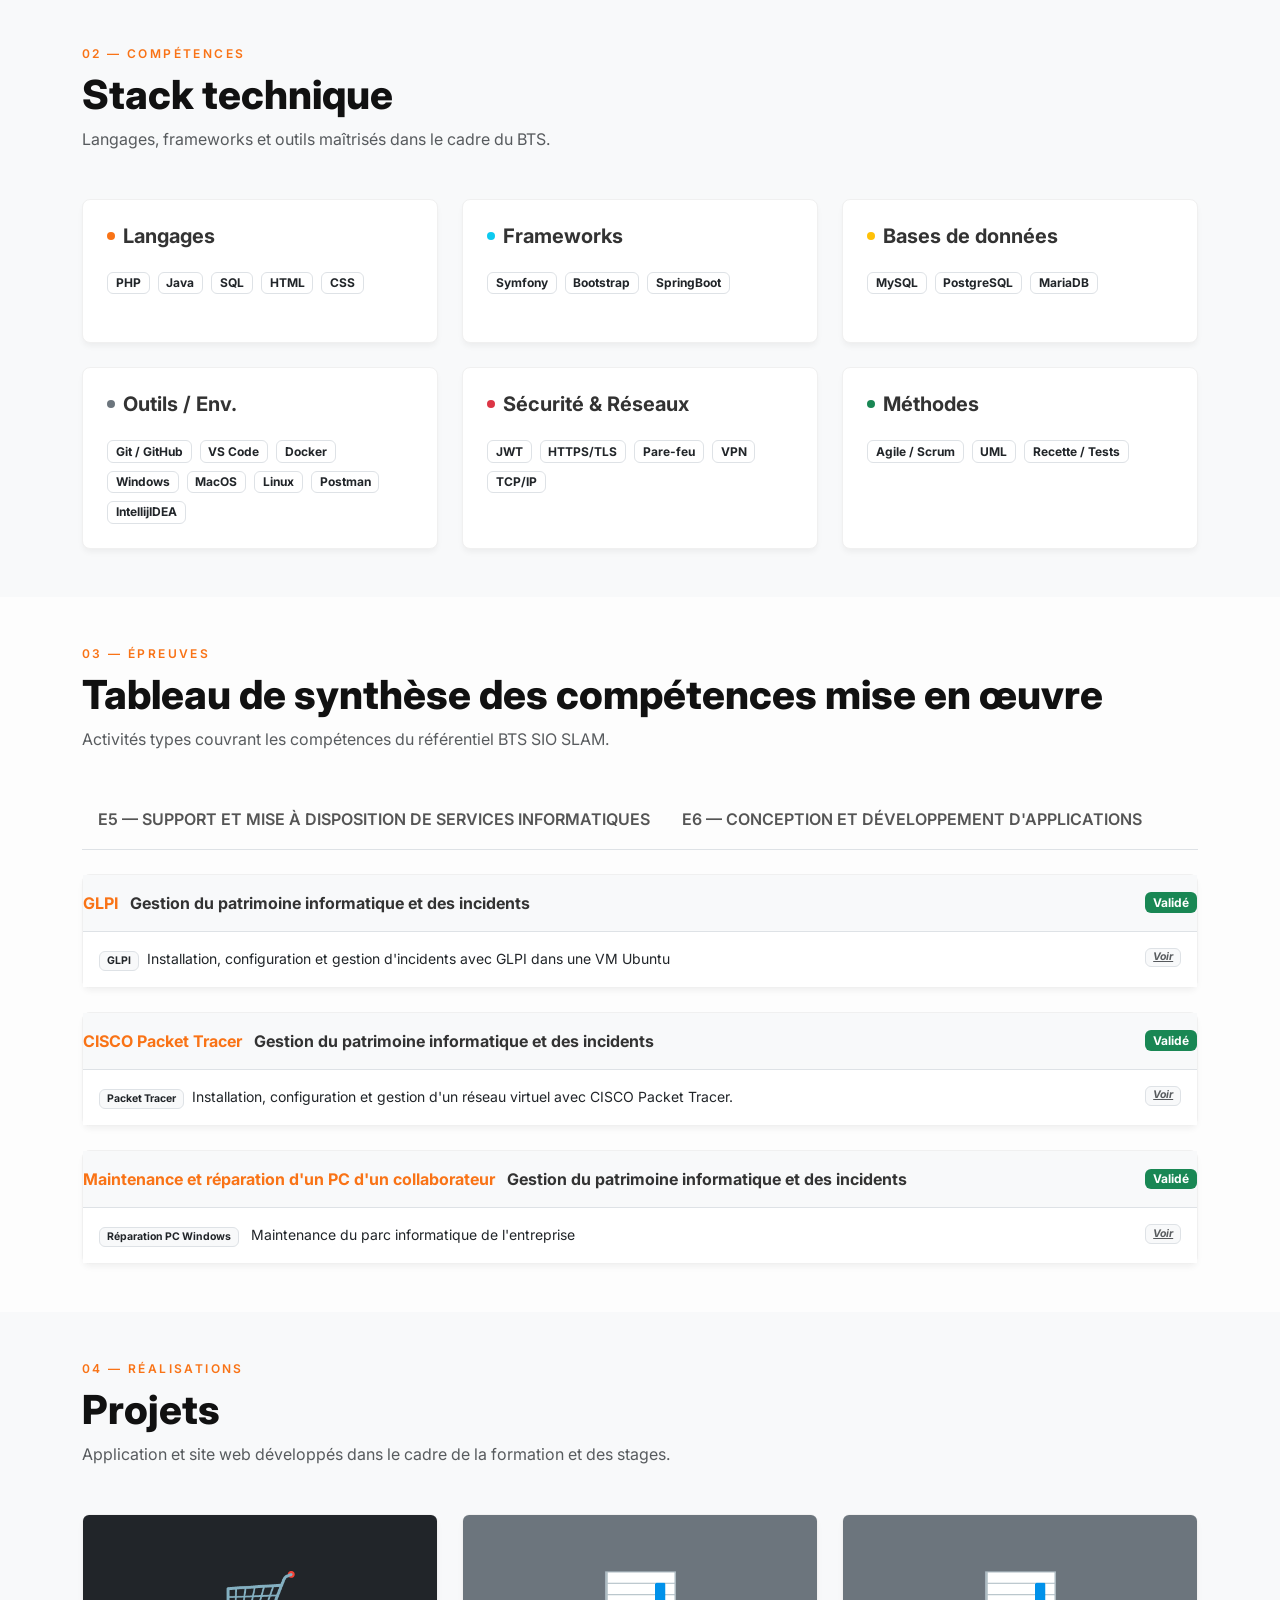
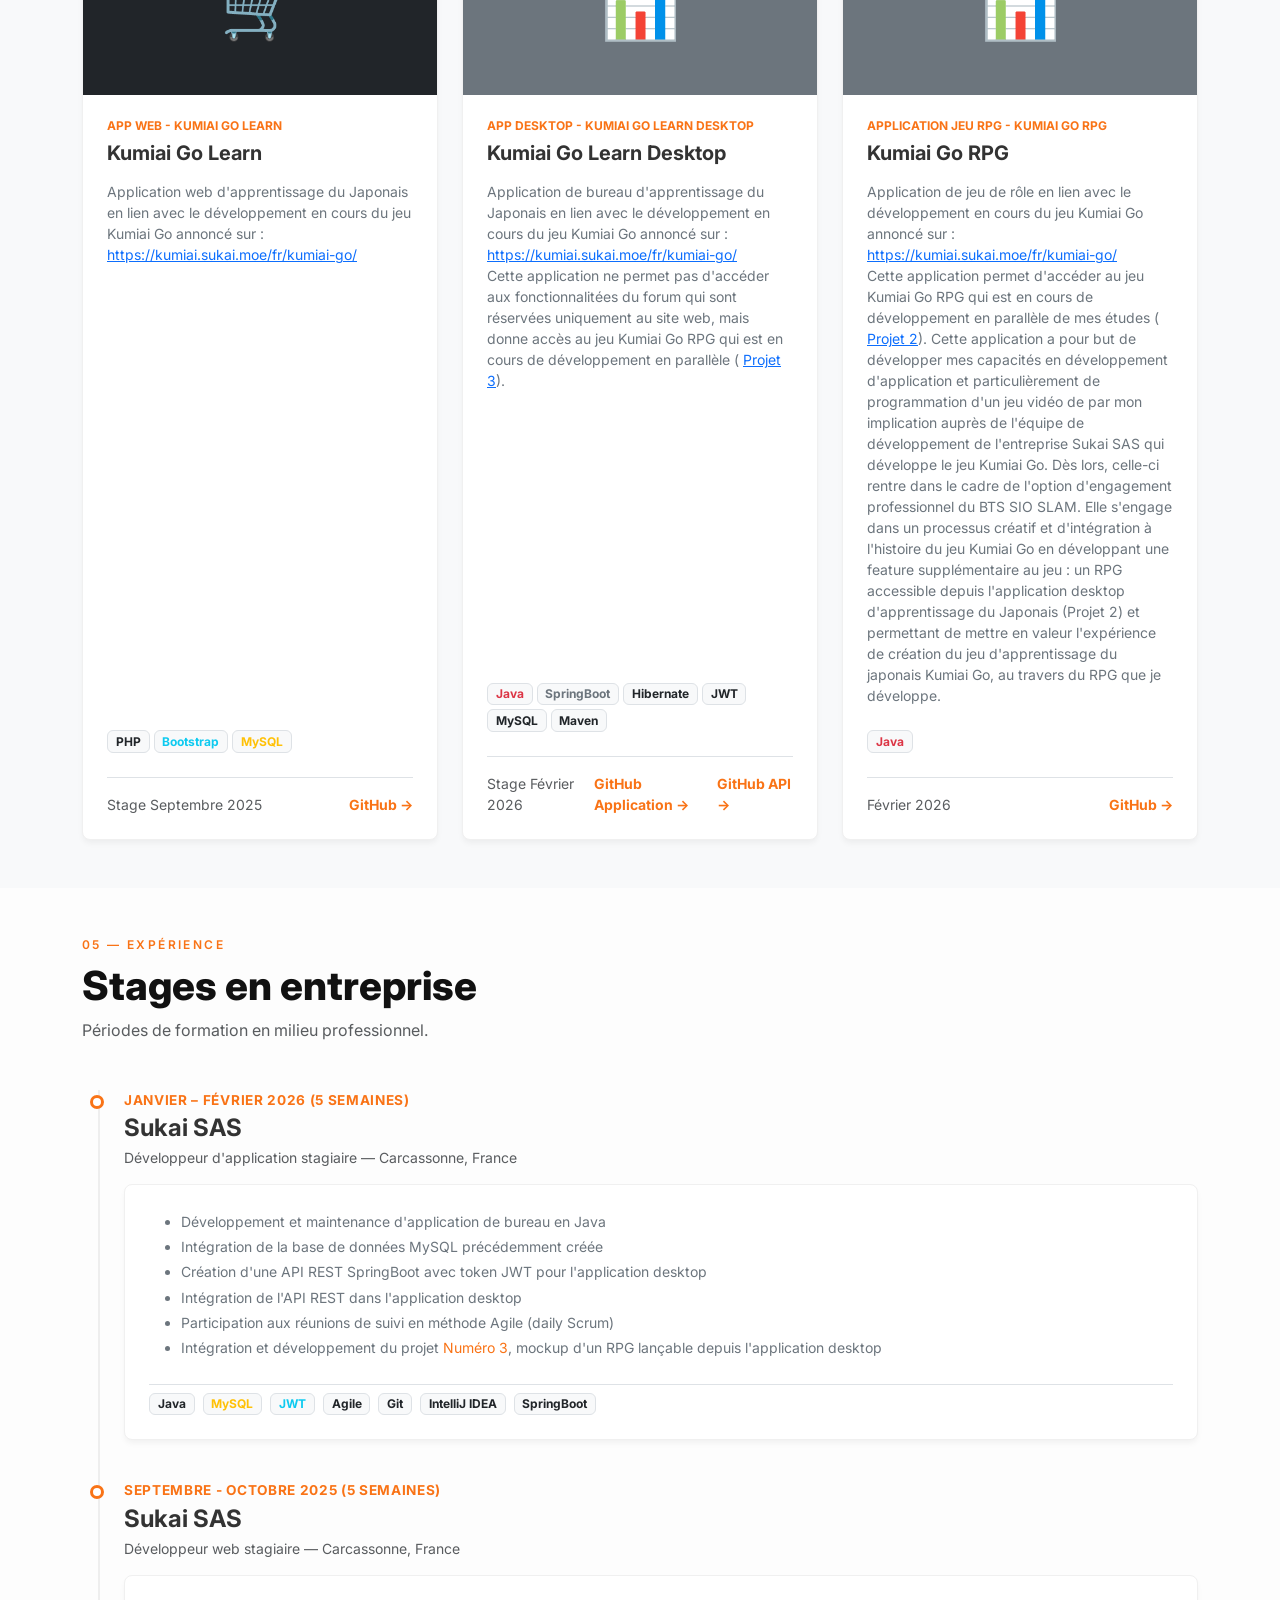
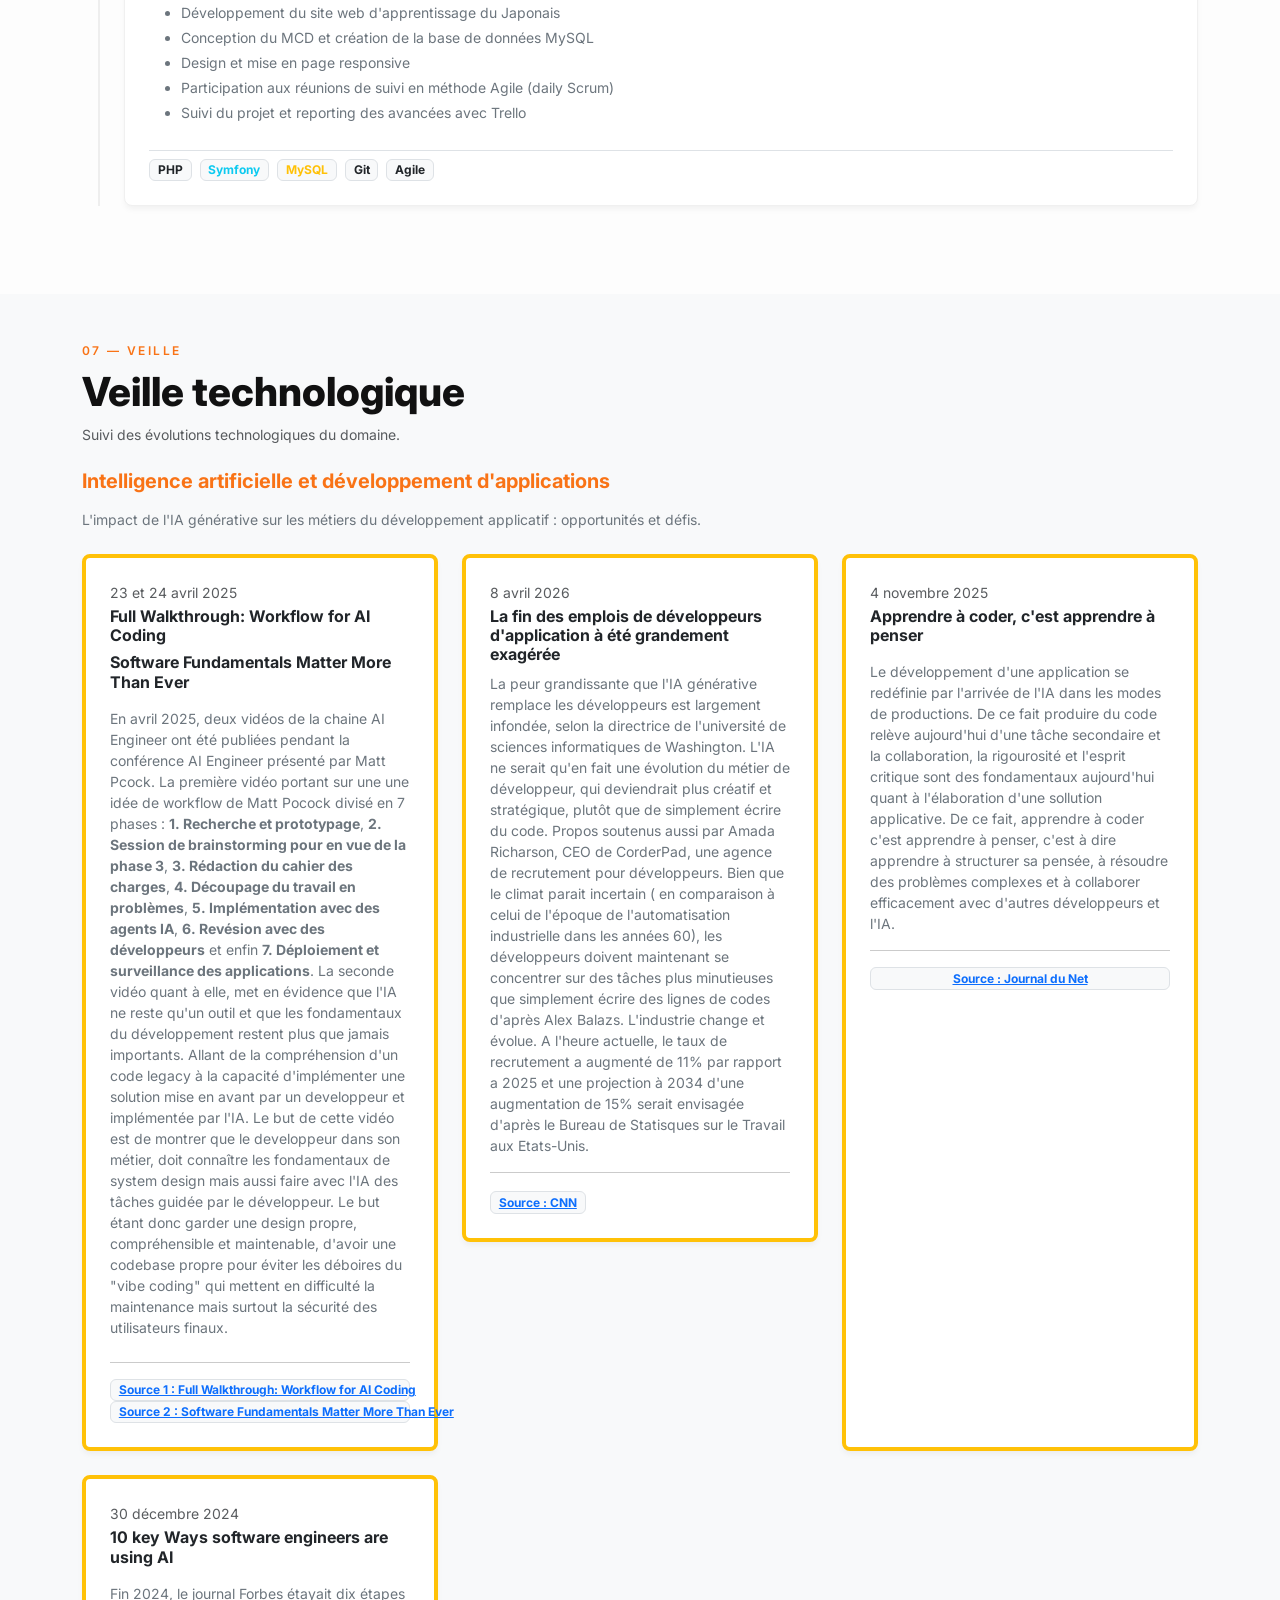
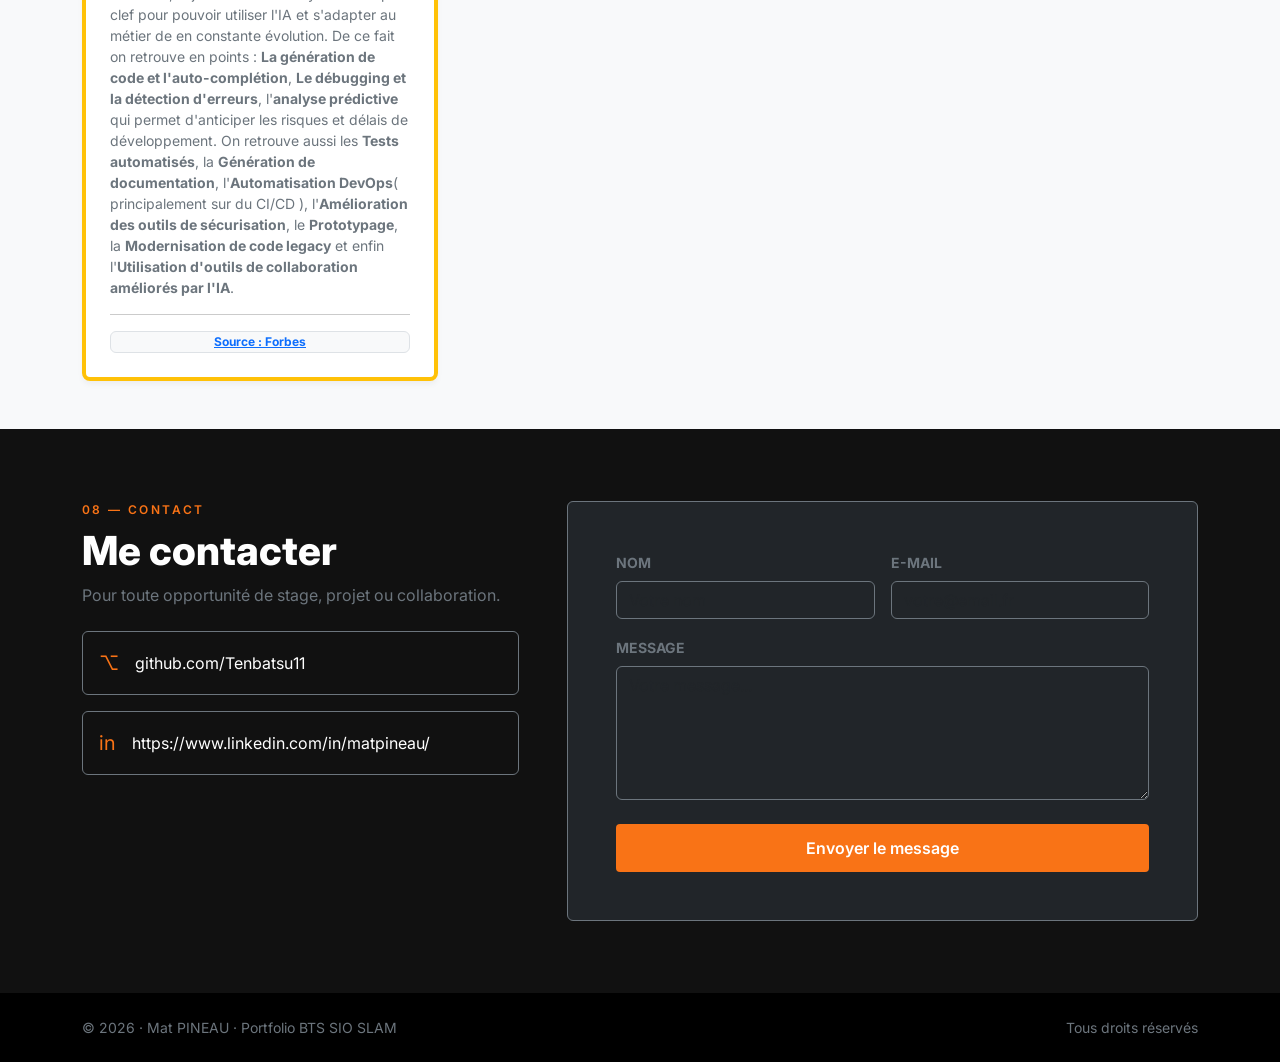
==== commit fd7bd758: "modified: updated tab for E6 — Conception et développement d'applications in the navigation" ====
--- a/index.html
+++ b/index.html
@@ -393,8 +393,8 @@
             type="button" role="tab" aria-controls="e5" aria-selected="false">E5 — Support et mise à disposition de services informatiques</button>
         </li>
         <li class="nav-item" role="presentation">
-          <button class="nav-link text-uppercase fs-6" id="e5-tab" data-bs-toggle="pill" data-bs-target="#e5"
-            type="button" role="tab" aria-controls="e5" aria-selected="false">E5 — Conception et développement d'applications</button>
+          <button class="nav-link text-uppercase fs-6" id="e6-tab" data-bs-toggle="pill" data-bs-target="#e6"
+            type="button" role="tab" aria-controls="e6" aria-selected="false">E6 — Conception et développement d'applications</button>
         </li>
       </ul>
 
